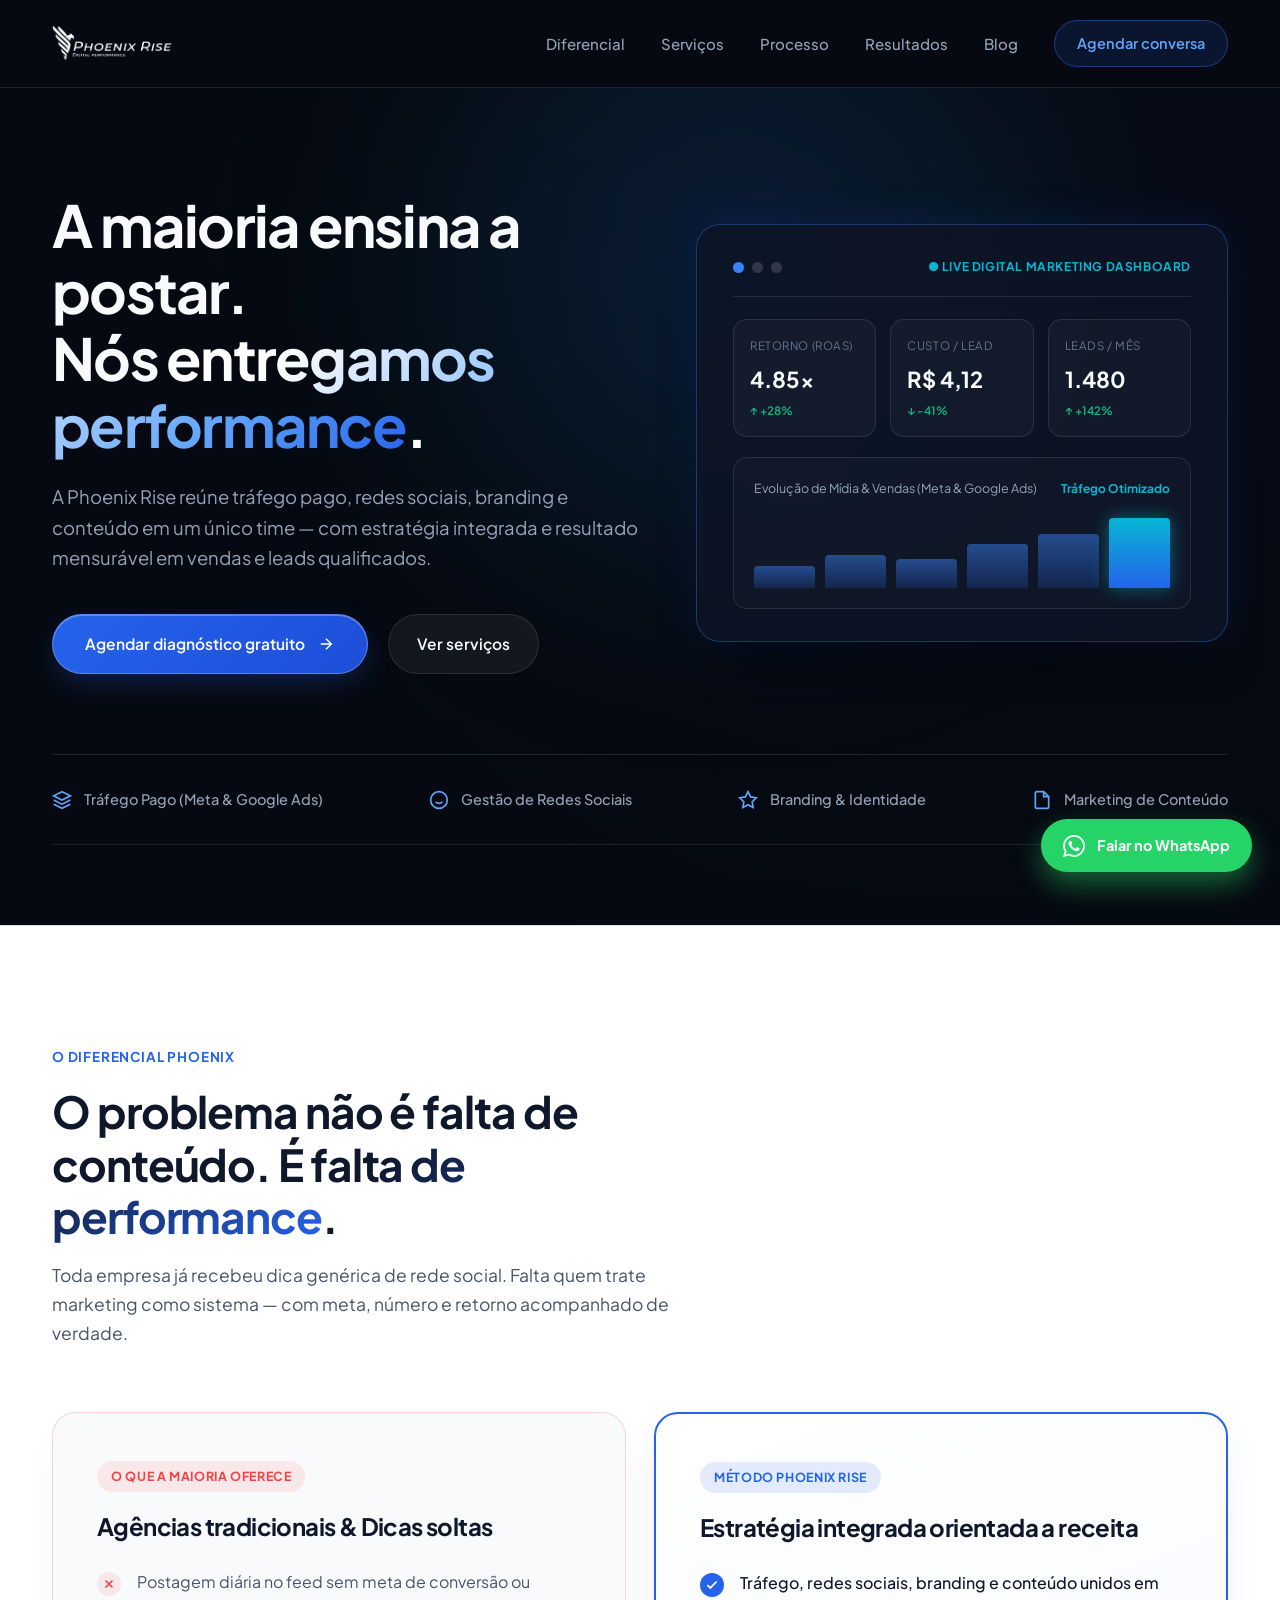
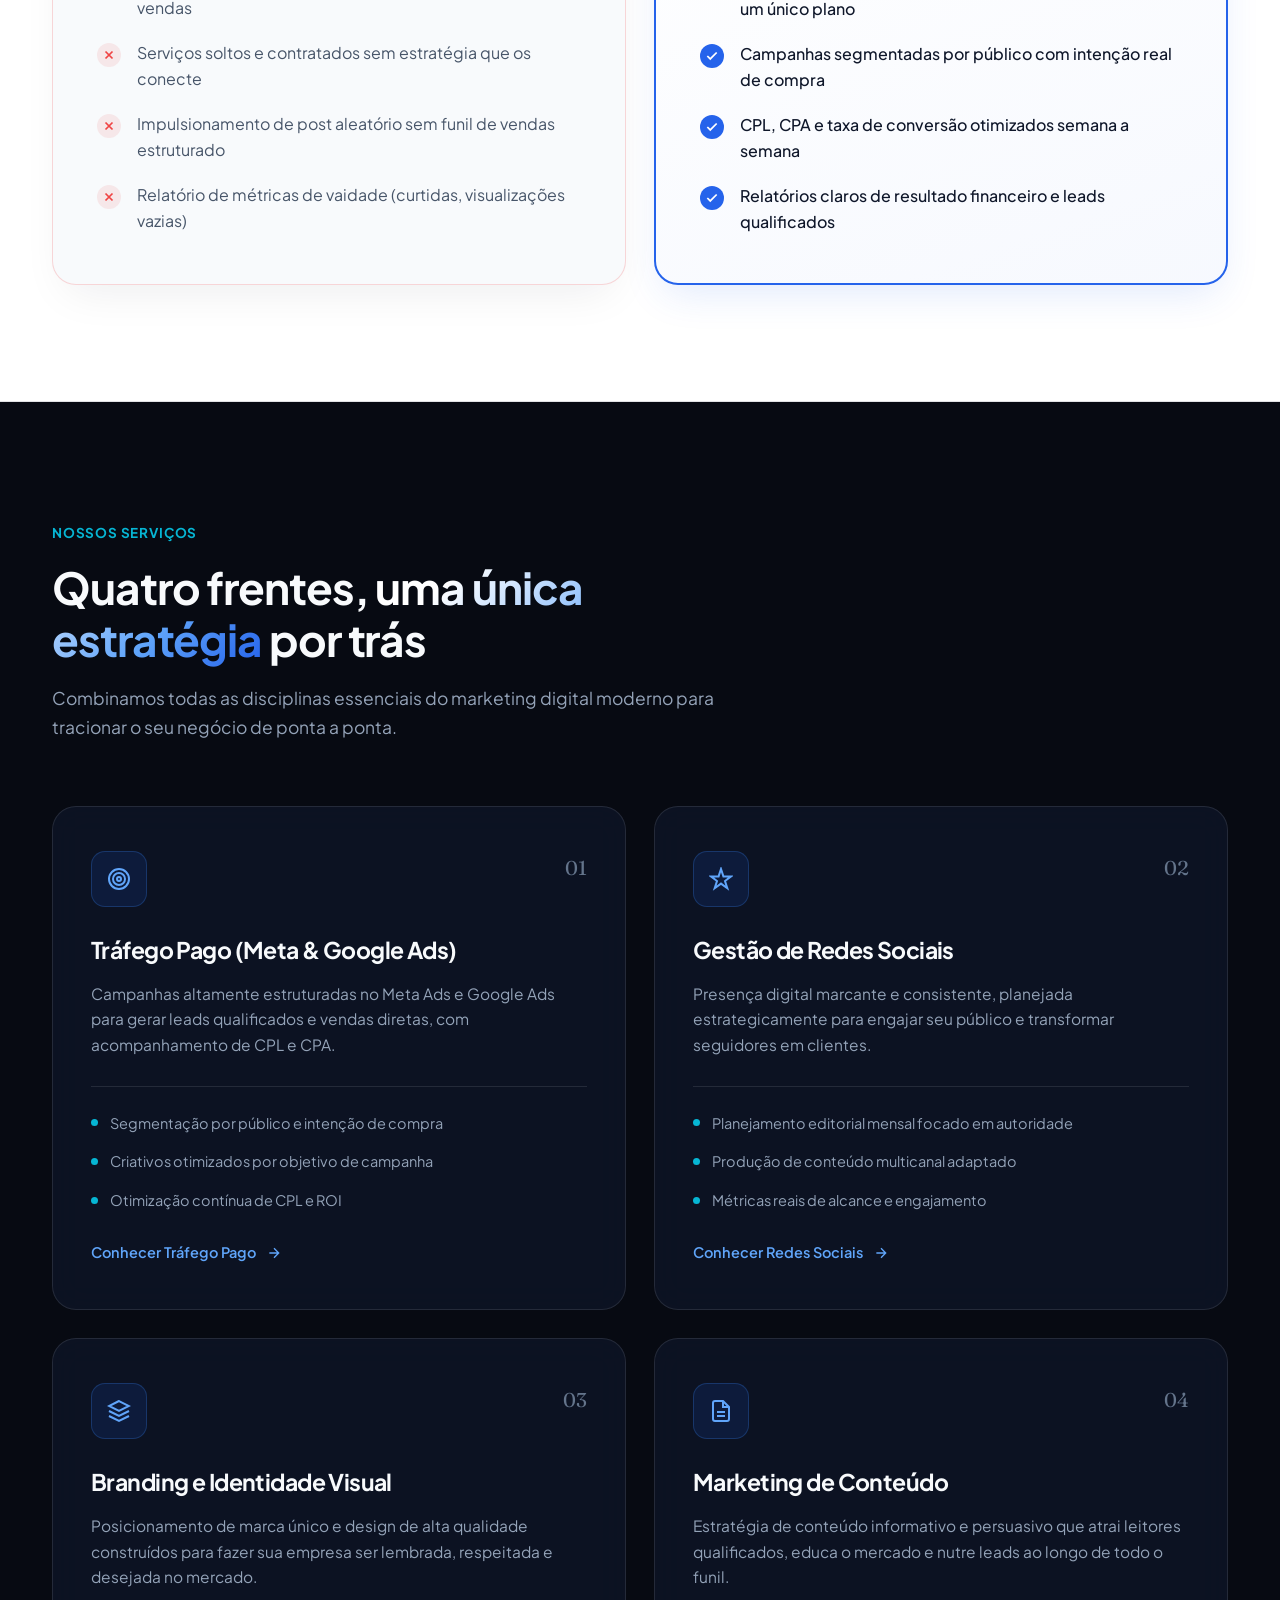
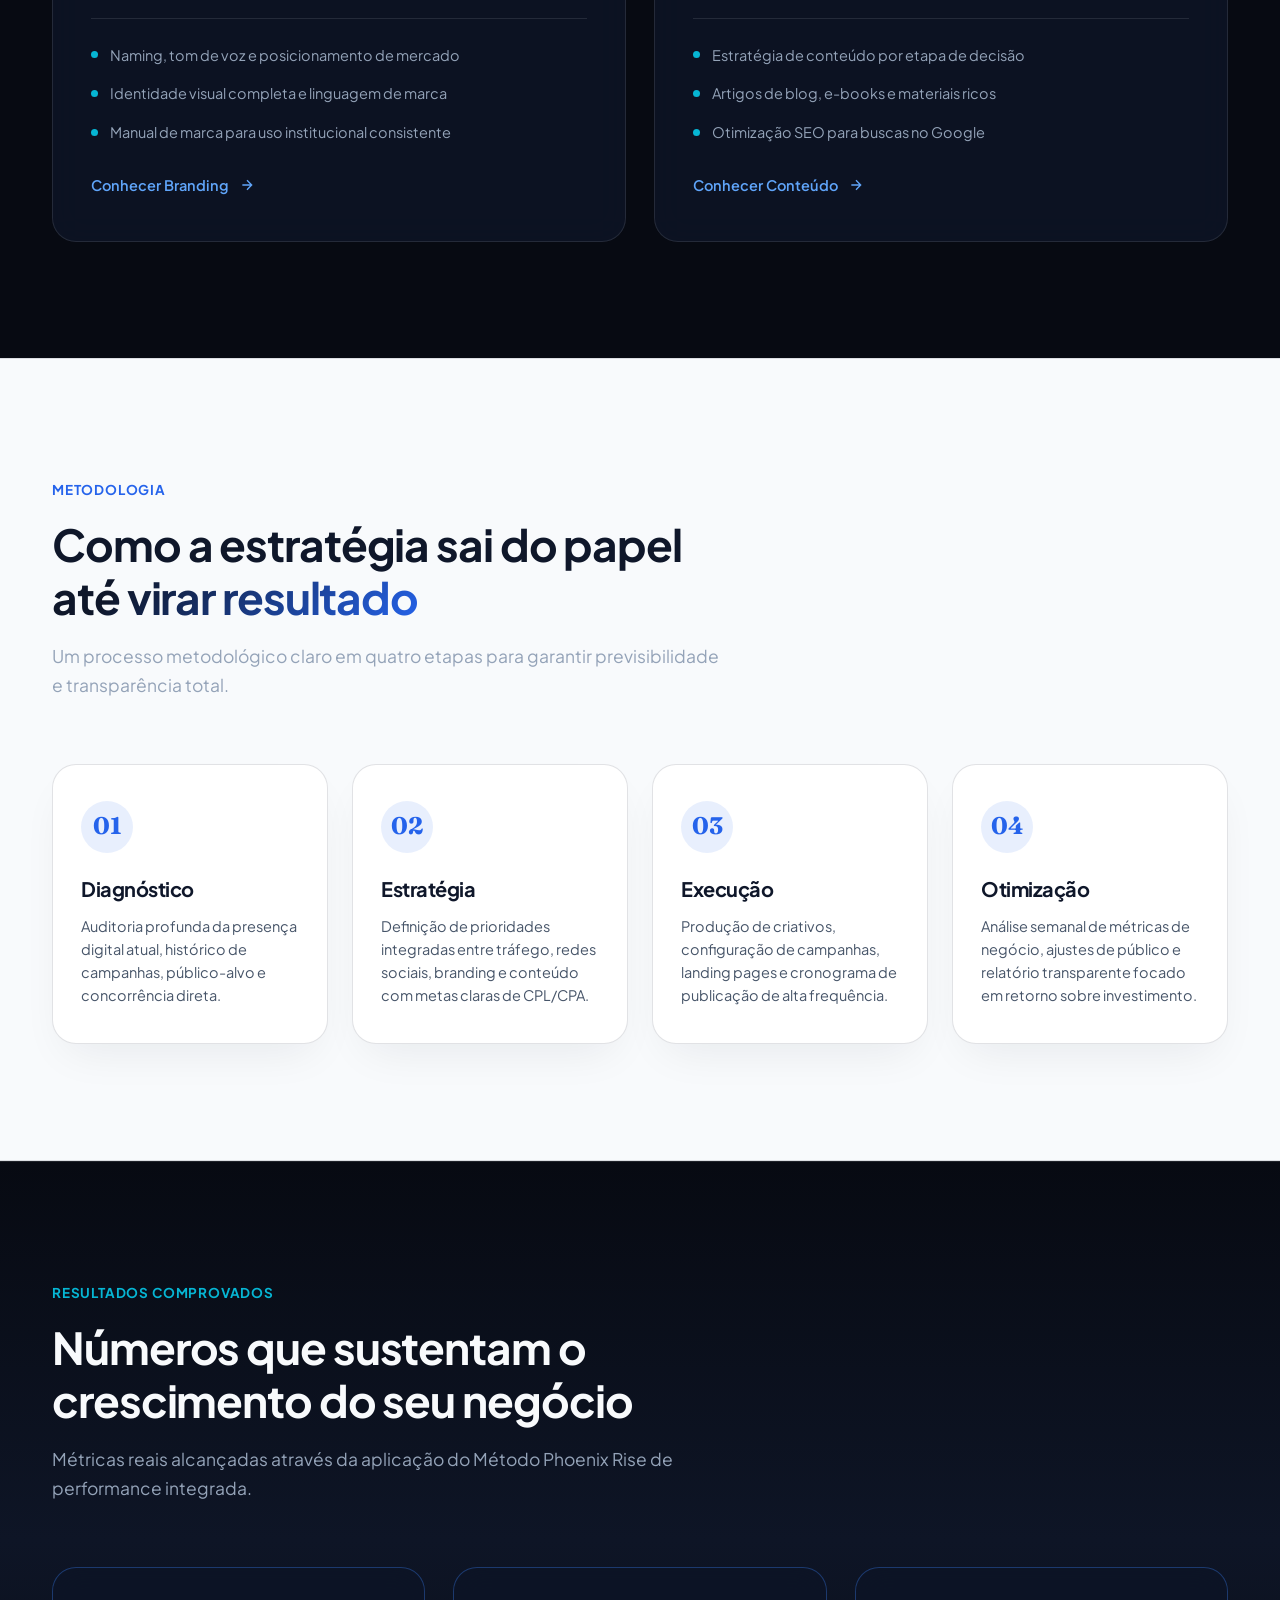
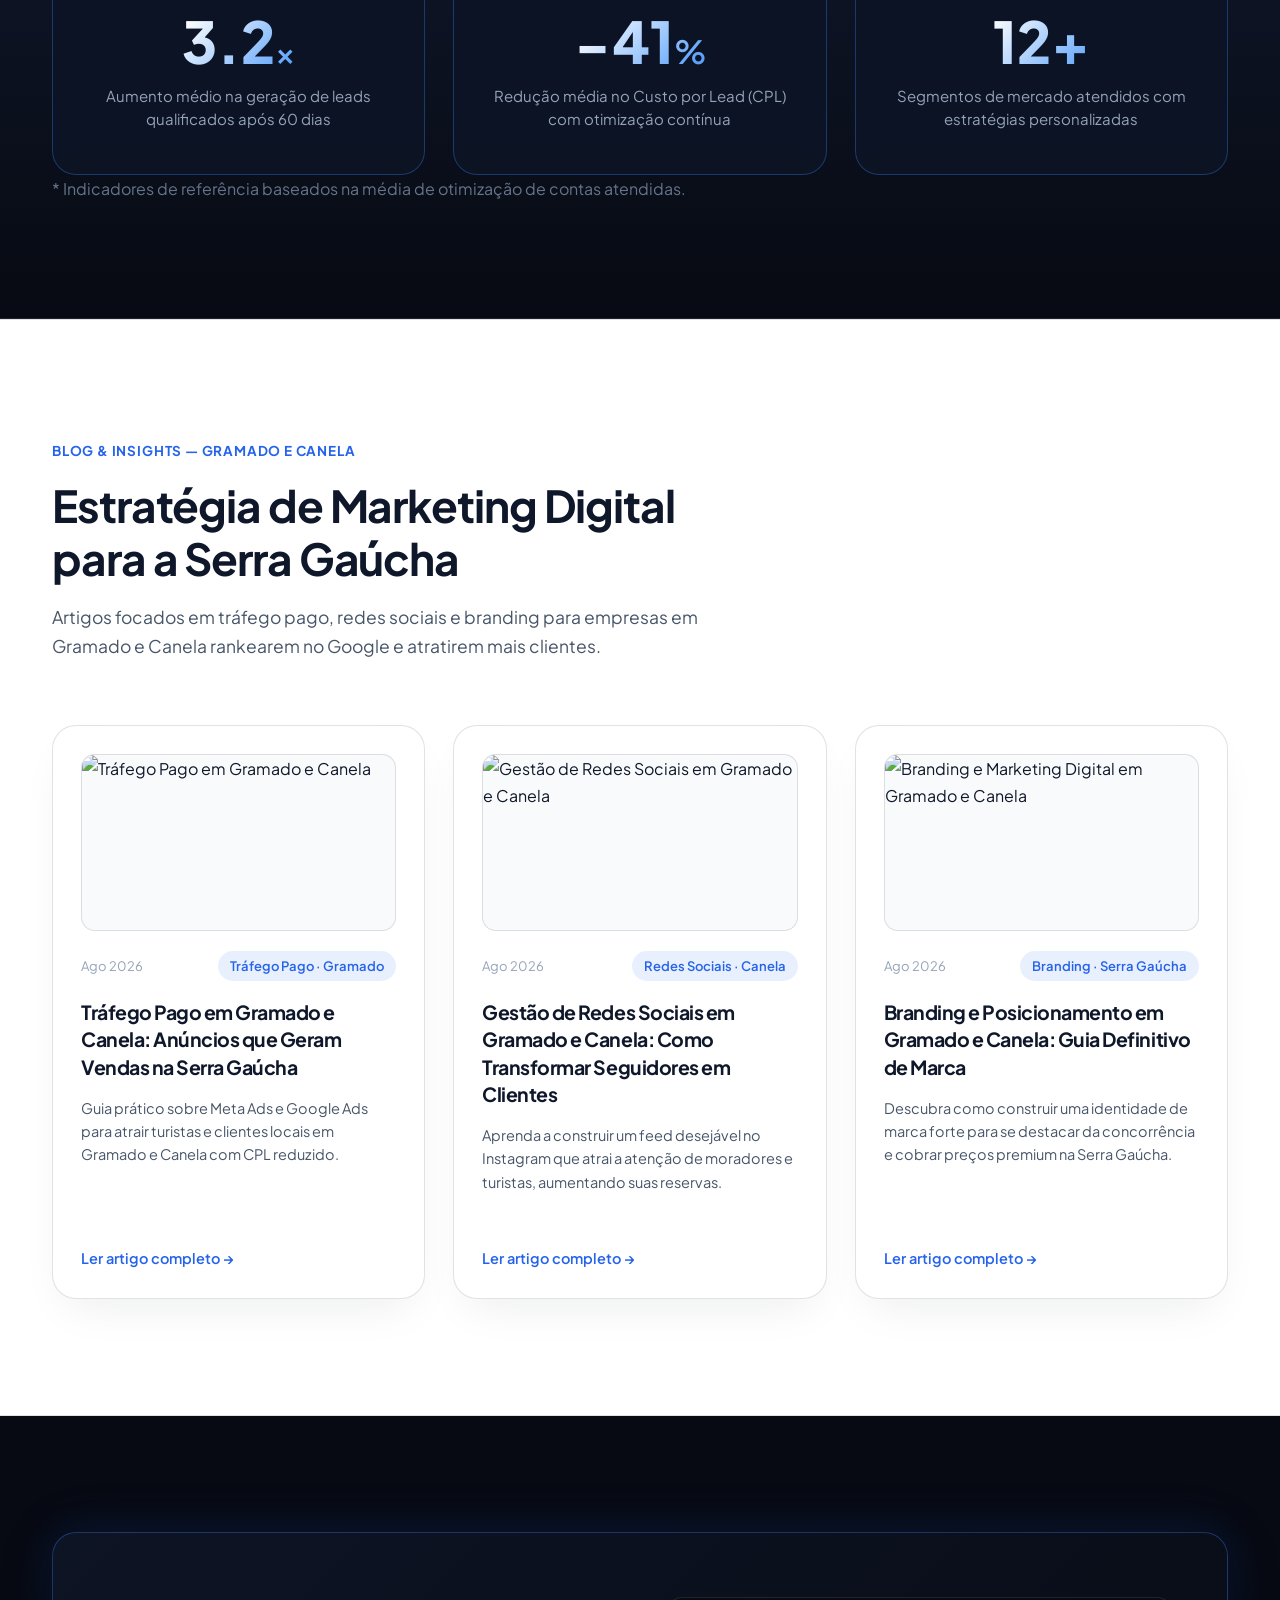
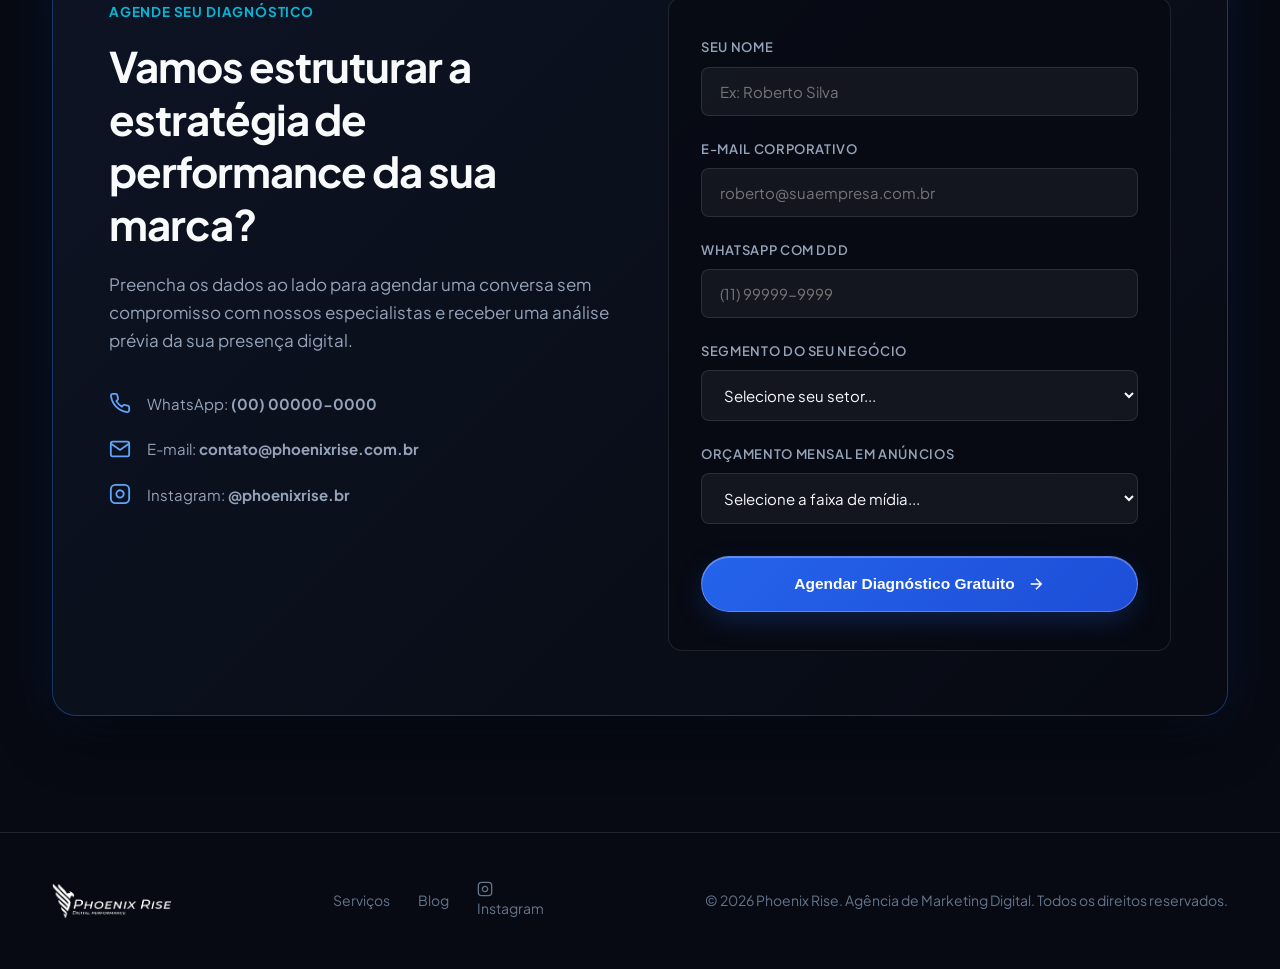
==== index.html @ 151d8656 "Redesign Phoenix Rise website: Modern Blue design, Gramado/Canela local SEO articles, and Phoenix CR" ====
<!DOCTYPE html>
<html lang="pt-BR">
<head>
<meta charset="UTF-8">
<meta name="viewport" content="width=device-width, initial-scale=1.0">
<title>Phoenix Rise | Agência de Marketing Digital — Tráfego, Social Media e Branding</title>
<meta name="description" content="A Phoenix Rise é uma agência de marketing completa: tráfego pago, gestão de redes sociais, branding e marketing de conteúdo com foco em resultado mensurável.">
<link rel="canonical" href="https://www.phoenixrise.com.br/">
<meta property="og:type" content="website">
<meta property="og:title" content="Phoenix Rise | Agência de Marketing Digital">
<meta property="og:description" content="Tráfego pago, redes sociais, branding e conteúdo em um único time, com foco em resultado mensurável.">
<meta property="og:url" content="https://www.phoenixrise.com.br/">
<meta property="og:locale" content="pt_BR">
<link rel="preconnect" href="https://fonts.googleapis.com">
<link rel="preconnect" href="https://fonts.gstatic.com" crossorigin>
<link href="https://fonts.googleapis.com/css2?family=Fraunces:ital,opsz,wght@0,9..144,300;0,9..144,500;0,9..144,700;1,9..144,400&family=Inter:wght@300;400;500;600;700&family=Plus+Jakarta+Sans:wght@400;500;600;700;800&display=swap" rel="stylesheet">
<link rel="stylesheet" href="style.css">
<script type="application/ld+json">
{
  "@context": "https://schema.org",
  "@type": "MarketingAgency",
  "name": "Phoenix Rise",
  "url": "https://www.phoenixrise.com.br/",
  "description": "Agência de marketing digital com tráfego pago, gestão de redes sociais, branding e marketing de conteúdo.",
  "areaServed": "BR",
  "sameAs": ["https://www.instagram.com/phoenixrise.br/"],
  "knowsAbout": ["Meta Ads", "Google Ads", "Social Media", "Branding", "Marketing de Conteúdo"]
}
</script>
</head>
<body>

<!-- HEADER NAVBAR -->
<header>
  <nav>
    <a href="index.html" class="brand">
      <img src="assets/logo-white.png" alt="Phoenix Rise — Digital Performance">
    </a>
    <div class="nav-links">
      <a href="#diferencial">Diferencial</a>
      <a href="#servicos">Serviços</a>
      <a href="#processo">Processo</a>
      <a href="#resultados">Resultados</a>
      <a href="blog/index.html">Blog</a>
      <a href="#contato" class="nav-cta">Agendar conversa</a>
    </div>
    <button class="nav-toggle" aria-label="Abrir Menu">☰</button>
  </nav>
</header>

<main>
  <!-- HERO SECTION (DARK OBSIDIAN + REGIONAL BACKGROUND OVERLAY + ELECTRIC BLUE LIGHTING) -->
  <section class="hero">
    <div class="hero-bg-overlay"></div>
    <div class="wrap">
      <div class="hero-grid">
        <div>
          <h1 class="hero-head">A maioria ensina a postar.<br>Nós <span class="text-gradient-blue">entregamos performance</span>.</h1>
          <p class="hero-sub">A Phoenix Rise reúne tráfego pago, redes sociais, branding e conteúdo em um único time — com estratégia integrada e resultado mensurável em vendas e leads qualificados.</p>
          <div class="hero-actions">
            <a href="#contato" class="btn-primary">
              <span>Agendar diagnóstico gratuito</span>
              <svg width="18" height="18" viewBox="0 0 24 24" fill="none" stroke="currentColor" stroke-width="2"><path d="M5 12h14M12 5l7 7-7 7"/></svg>
            </a>
            <a href="#servicos" class="btn-ghost">Ver serviços</a>
          </div>
        </div>

        <!-- Digital Marketing First Layer Visual Showcase -->
        <div class="hero-visual-card">
          <div class="visual-top-bar">
            <div class="visual-dots">
              <div class="visual-dot blue"></div>
              <div class="visual-dot"></div>
              <div class="visual-dot"></div>
            </div>
            <div class="visual-tag">● Live Digital Marketing Dashboard</div>
          </div>
          
          <div class="dashboard-mockup">
            <div class="mockup-metrics">
              <div class="mockup-card">
                <div class="mockup-card-title">Retorno (ROAS)</div>
                <div class="mockup-card-num">4.85x</div>
                <div class="mockup-card-change">↑ +28%</div>
              </div>
              <div class="mockup-card">
                <div class="mockup-card-title">Custo / Lead</div>
                <div class="mockup-card-num">R$ 4,12</div>
                <div class="mockup-card-change">↓ -41%</div>
              </div>
              <div class="mockup-card">
                <div class="mockup-card-title">Leads / Mês</div>
                <div class="mockup-card-num">1.480</div>
                <div class="mockup-card-change">↑ +142%</div>
              </div>
            </div>

            <div class="mockup-chart-box">
              <div class="chart-header">
                <span>Evolução de Mídia & Vendas (Meta & Google Ads)</span>
                <strong style="color:var(--blue-cyan);">Tráfego Otimizado</strong>
              </div>
              <div class="chart-bars-wrap">
                <div class="chart-bar" style="height: 30%;"></div>
                <div class="chart-bar" style="height: 45%;"></div>
                <div class="chart-bar" style="height: 40%;"></div>
                <div class="chart-bar" style="height: 60%;"></div>
                <div class="chart-bar" style="height: 75%;"></div>
                <div class="chart-bar active" style="height: 96%;"></div>
              </div>
            </div>
          </div>
        </div>
      </div>

      <!-- Trust Strip -->
      <div class="hero-strip">
        <div class="hero-strip-item">
          <svg viewBox="0 0 24 24" fill="none" stroke="currentColor" stroke-width="2"><path d="M12 2L2 7l10 5 10-5-10-5zM2 17l10 5 10-5M2 12l10 5 10-5"/></svg>
          <span>Tráfego Pago (Meta & Google Ads)</span>
        </div>
        <div class="hero-strip-item">
          <svg viewBox="0 0 24 24" fill="none" stroke="currentColor" stroke-width="2"><circle cx="12" cy="12" r="10"/><path d="M8 14s1.5 2 4 2 4-2 4-2M9 9h.01M15 9h.01"/></svg>
          <span>Gestão de Redes Sociais</span>
        </div>
        <div class="hero-strip-item">
          <svg viewBox="0 0 24 24" fill="none" stroke="currentColor" stroke-width="2"><path d="M12 2l3.09 6.26L22 9.27l-5 4.87 1.18 6.88L12 17.77l-6.18 3.25L7 14.14 2 9.27l6.91-1.01L12 2z"/></svg>
          <span>Branding & Identidade</span>
        </div>
        <div class="hero-strip-item">
          <svg viewBox="0 0 24 24" fill="none" stroke="currentColor" stroke-width="2"><path d="M14 2H6a2 2 0 00-2 2v16a2 2 0 002 2h12a2 2 0 002-2V8z"/><polyline points="14 2 14 8 20 8"/></svg>
          <span>Marketing de Conteúdo</span>
        </div>
      </div>
    </div>
  </section>

  <!-- SECTION 2: DIFFERENTIAL (HIGH CONTRAST WHITE BACKGROUND) -->
  <section class="section-pad section-white" id="diferencial">
    <div class="wrap">
      <div class="section-head">
        <span class="section-tag">O Diferencial Phoenix</span>
        <h2>O problema não é falta de conteúdo. É <span class="text-gradient-blue-dark">falta de performance</span>.</h2>
        <p>Toda empresa já recebeu dica genérica de rede social. Falta quem trate marketing como sistema — com meta, número e retorno acompanhado de verdade.</p>
      </div>

      <div class="ledger-grid">
        <div class="ledger-card-light is-them">
          <span class="ledger-badge-light">O que a maioria oferece</span>
          <h3 class="ledger-title-light">Agências tradicionais & Dicas soltas</h3>
          <ul class="ledger-list-light">
            <li>
              <div class="ledger-icon-light"><svg width="14" height="14" viewBox="0 0 24 24" fill="none" stroke="currentColor" stroke-width="3"><path d="M18 6L6 18M6 6l12 12"/></svg></div>
              <span>Postagem diária no feed sem meta de conversão ou vendas</span>
            </li>
            <li>
              <div class="ledger-icon-light"><svg width="14" height="14" viewBox="0 0 24 24" fill="none" stroke="currentColor" stroke-width="3"><path d="M18 6L6 18M6 6l12 12"/></svg></div>
              <span>Serviços soltos e contratados sem estratégia que os conecte</span>
            </li>
            <li>
              <div class="ledger-icon-light"><svg width="14" height="14" viewBox="0 0 24 24" fill="none" stroke="currentColor" stroke-width="3"><path d="M18 6L6 18M6 6l12 12"/></svg></div>
              <span>Impulsionamento de post aleatório sem funil de vendas estruturado</span>
            </li>
            <li>
              <div class="ledger-icon-light"><svg width="14" height="14" viewBox="0 0 24 24" fill="none" stroke="currentColor" stroke-width="3"><path d="M18 6L6 18M6 6l12 12"/></svg></div>
              <span>Relatório de métricas de vaidade (curtidas, visualizações vazias)</span>
            </li>
          </ul>
        </div>

        <div class="ledger-card-light is-us">
          <span class="ledger-badge-light">Método Phoenix Rise</span>
          <h3 class="ledger-title-light">Estratégia integrada orientada a receita</h3>
          <ul class="ledger-list-light">
            <li>
              <div class="ledger-icon-light"><svg width="14" height="14" viewBox="0 0 24 24" fill="none" stroke="currentColor" stroke-width="3"><path d="M20 6L9 17l-5-5"/></svg></div>
              <span>Tráfego, redes sociais, branding e conteúdo unidos em um único plano</span>
            </li>
            <li>
              <div class="ledger-icon-light"><svg width="14" height="14" viewBox="0 0 24 24" fill="none" stroke="currentColor" stroke-width="3"><path d="M20 6L9 17l-5-5"/></svg></div>
              <span>Campanhas segmentadas por público com intenção real de compra</span>
            </li>
            <li>
              <div class="ledger-icon-light"><svg width="14" height="14" viewBox="0 0 24 24" fill="none" stroke="currentColor" stroke-width="3"><path d="M20 6L9 17l-5-5"/></svg></div>
              <span>CPL, CPA e taxa de conversão otimizados semana a semana</span>
            </li>
            <li>
              <div class="ledger-icon-light"><svg width="14" height="14" viewBox="0 0 24 24" fill="none" stroke="currentColor" stroke-width="3"><path d="M20 6L9 17l-5-5"/></svg></div>
              <span>Relatórios claros de resultado financeiro e leads qualificados</span>
            </li>
          </ul>
        </div>
      </div>
    </div>
  </section>

  <!-- SECTION 3: SERVICES (OBSIDIAN BLACK WITH ELECTRIC BLUE CARDS) -->
  <section class="section-pad section-black" id="servicos">
    <div class="wrap">
      <div class="section-head">
        <span class="section-tag">Nossos Serviços</span>
        <h2>Quatro frentes, <span class="text-gradient-blue">uma única estratégia</span> por trás</h2>
        <p>Combinamos todas as disciplinas essenciais do marketing digital moderno para tracionar o seu negócio de ponta a ponta.</p>
      </div>

      <div class="services-grid">
        <!-- Service 1 -->
        <div class="service-card-black">
          <div>
            <div class="service-top">
              <div class="service-icon-blue">
                <svg width="24" height="24" viewBox="0 0 24 24" fill="none" stroke="currentColor" stroke-width="2"><circle cx="12" cy="12" r="10"/><circle cx="12" cy="12" r="6"/><circle cx="12" cy="12" r="2"/></svg>
              </div>
              <div class="service-num">01</div>
            </div>
            <h3><a href="servicos/trafego-pago.html">Tráfego Pago (Meta & Google Ads)</a></h3>
            <p>Campanhas altamente estruturadas no Meta Ads e Google Ads para gerar leads qualificados e vendas diretas, com acompanhamento de CPL e CPA.</p>
            <ul class="service-feats-dark">
              <li>Segmentação por público e intenção de compra</li>
              <li>Criativos otimizados por objetivo de campanha</li>
              <li>Otimização contínua de CPL e ROI</li>
            </ul>
          </div>
          <a href="servicos/trafego-pago.html" class="service-link-blue">
            <span>Conhecer Tráfego Pago</span>
            <svg width="16" height="16" viewBox="0 0 24 24" fill="none" stroke="currentColor" stroke-width="2"><path d="M5 12h14M12 5l7 7-7 7"/></svg>
          </a>
        </div>

        <!-- Service 2 -->
        <div class="service-card-black">
          <div>
            <div class="service-top">
              <div class="service-icon-blue">
                <svg width="24" height="24" viewBox="0 0 24 24" fill="none" stroke="currentColor" stroke-width="2"><path d="M12 2l2.4 7.4H22l-6 4.6 2.3 7.2-6.3-4.6-6.3 4.6 2.3-7.2-6-4.6h7.6z"/></svg>
              </div>
              <div class="service-num">02</div>
            </div>
            <h3><a href="servicos/gestao-redes-sociais.html">Gestão de Redes Sociais</a></h3>
            <p>Presença digital marcante e consistente, planejada estrategicamente para engajar seu público e transformar seguidores em clientes.</p>
            <ul class="service-feats-dark">
              <li>Planejamento editorial mensal focado em autoridade</li>
              <li>Produção de conteúdo multicanal adaptado</li>
              <li>Métricas reais de alcance e engajamento</li>
            </ul>
          </div>
          <a href="servicos/gestao-redes-sociais.html" class="service-link-blue">
            <span>Conhecer Redes Sociais</span>
            <svg width="16" height="16" viewBox="0 0 24 24" fill="none" stroke="currentColor" stroke-width="2"><path d="M5 12h14M12 5l7 7-7 7"/></svg>
          </a>
        </div>

        <!-- Service 3 -->
        <div class="service-card-black">
          <div>
            <div class="service-top">
              <div class="service-icon-blue">
                <svg width="24" height="24" viewBox="0 0 24 24" fill="none" stroke="currentColor" stroke-width="2"><path d="M12 2L2 7l10 5 10-5-10-5zM2 17l10 5 10-5M2 12l10 5 10-5"/></svg>
              </div>
              <div class="service-num">03</div>
            </div>
            <h3><a href="servicos/branding-identidade-visual.html">Branding e Identidade Visual</a></h3>
            <p>Posicionamento de marca único e design de alta qualidade construídos para fazer sua empresa ser lembrada, respeitada e desejada no mercado.</p>
            <ul class="service-feats-dark">
              <li>Naming, tom de voz e posicionamento de mercado</li>
              <li>Identidade visual completa e linguagem de marca</li>
              <li>Manual de marca para uso institucional consistente</li>
            </ul>
          </div>
          <a href="servicos/branding-identidade-visual.html" class="service-link-blue">
            <span>Conhecer Branding</span>
            <svg width="16" height="16" viewBox="0 0 24 24" fill="none" stroke="currentColor" stroke-width="2"><path d="M5 12h14M12 5l7 7-7 7"/></svg>
          </a>
        </div>

        <!-- Service 4 -->
        <div class="service-card-black">
          <div>
            <div class="service-top">
              <div class="service-icon-blue">
                <svg width="24" height="24" viewBox="0 0 24 24" fill="none" stroke="currentColor" stroke-width="2"><path d="M14 2H6a2 2 0 00-2 2v16a2 2 0 002 2h12a2 2 0 002-2V8z"/><polyline points="14 2 14 8 20 8"/><line x1="16" y1="13" x2="8" y2="13"/><line x1="16" y1="17" x2="8" y2="17"/></svg>
              </div>
              <div class="service-num">04</div>
            </div>
            <h3><a href="servicos/marketing-de-conteudo.html">Marketing de Conteúdo</a></h3>
            <p>Estratégia de conteúdo informativo e persuasivo que atrai leitores qualificados, educa o mercado e nutre leads ao longo de todo o funil.</p>
            <ul class="service-feats-dark">
              <li>Estratégia de conteúdo por etapa de decisão</li>
              <li>Artigos de blog, e-books e materiais ricos</li>
              <li>Otimização SEO para buscas no Google</li>
            </ul>
          </div>
          <a href="servicos/marketing-de-conteudo.html" class="service-link-blue">
            <span>Conhecer Conteúdo</span>
            <svg width="16" height="16" viewBox="0 0 24 24" fill="none" stroke="currentColor" stroke-width="2"><path d="M5 12h14M12 5l7 7-7 7"/></svg>
          </a>
        </div>
      </div>
    </div>
  </section>

  <!-- SECTION 4: PROCESS (CRISP LIGHT SURFACE) -->
  <section class="section-pad section-light-surface" id="processo">
    <div class="wrap">
      <div class="section-head">
        <span class="section-tag" style="color:var(--blue-primary);">Metodologia</span>
        <h2>Como a estratégia sai do papel <span class="text-gradient-blue-dark">até virar resultado</span></h2>
        <p>Um processo metodológico claro em quatro etapas para garantir previsibilidade e transparência total.</p>
      </div>

      <div class="process-grid">
        <div class="process-step-light">
          <div class="step-num-blue">01</div>
          <h3>Diagnóstico</h3>
          <p>Auditoria profunda da presença digital atual, histórico de campanhas, público-alvo e concorrência direta.</p>
        </div>
        <div class="process-step-light">
          <div class="step-num-blue">02</div>
          <h3>Estratégia</h3>
          <p>Definição de prioridades integradas entre tráfego, redes sociais, branding e conteúdo com metas claras de CPL/CPA.</p>
        </div>
        <div class="process-step-light">
          <div class="step-num-blue">03</div>
          <h3>Execução</h3>
          <p>Produção de criativos, configuração de campanhas, landing pages e cronograma de publicação de alta frequência.</p>
        </div>
        <div class="process-step-light">
          <div class="step-num-blue">04</div>
          <h3>Otimização</h3>
          <p>Análise semanal de métricas de negócio, ajustes de público e relatório transparente focado em retorno sobre investimento.</p>
        </div>
      </div>
    </div>
  </section>

  <!-- SECTION 5: RESULTS (DEEP ROYAL BLUE LUXURY) -->
  <section class="section-pad results-section-blue" id="resultados">
    <div class="wrap">
      <div class="section-head">
        <span class="section-tag">Resultados Comprovados</span>
        <h2>Números que sustentam o crescimento do seu negócio</h2>
        <p>Métricas reais alcançadas através da aplicação do Método Phoenix Rise de performance integrada.</p>
      </div>

      <div class="stat-grid">
        <div class="stat-card-blue">
          <div class="stat-num-blue">3.2<span style="font-size:32px; font-weight:600;">×</span></div>
          <div class="stat-label-dark">Aumento médio na geração de leads qualificados após 60 dias</div>
        </div>
        <div class="stat-card-blue">
          <div class="stat-num-blue">−41<span style="font-size:32px; font-weight:600;">%</span></div>
          <div class="stat-label-dark">Redução média no Custo por Lead (CPL) com otimização contínua</div>
        </div>
        <div class="stat-card-blue">
          <div class="stat-num-blue">12+</div>
          <div class="stat-label-dark">Segmentos de mercado atendidos com estratégias personalizadas</div>
        </div>
      </div>
      <p class="case-note" style="color:var(--text-on-dark-dim);">* Indicadores de referência baseados na média de otimização de contas atendidas.</p>
    </div>
  </section>

  <!-- SECTION 6: BLOG PREVIEW (WHITE BACKGROUND) -->
  <section class="section-pad section-white" id="blog-preview">
    <div class="wrap">
      <div class="section-head">
        <span class="section-tag">Blog & Insights — Gramado e Canela</span>
        <h2>Estratégia de Marketing Digital para a Serra Gaúcha</h2>
        <p>Artigos focados em tráfego pago, redes sociais e branding para empresas em Gramado e Canela rankearem no Google e atratirem mais clientes.</p>
      </div>

      <div class="blog-grid">
        <article class="blog-card-light">
          <div>
            <div class="blog-thumb-wrap">
              <img src="file:///Users/pedrocostajr/.gemini/antigravity/brain/6f9dfbda-5f4c-48e2-9a64-2caa8e67e606/thumb_trafego_gramado_1788228236354.jpg" alt="Tráfego Pago em Gramado e Canela">
            </div>
            <div class="blog-meta-light">
              <span>Ago 2026</span>
              <span class="blog-tag-blue">Tráfego Pago · Gramado</span>
            </div>
            <h3><a href="blog/trafego-pago-gramado-canela.html">Tráfego Pago em Gramado e Canela: Anúncios que Geram Vendas na Serra Gaúcha</a></h3>
            <p>Guia prático sobre Meta Ads e Google Ads para atrair turistas e clientes locais em Gramado e Canela com CPL reduzido.</p>
          </div>
          <a href="blog/trafego-pago-gramado-canela.html" class="service-link-blue" style="color:var(--blue-primary);">Ler artigo completo →</a>
        </article>

        <article class="blog-card-light">
          <div>
            <div class="blog-thumb-wrap">
              <img src="file:///Users/pedrocostajr/.gemini/antigravity/brain/6f9dfbda-5f4c-48e2-9a64-2caa8e67e606/thumb_social_gramado_1788228266338.jpg" alt="Gestão de Redes Sociais em Gramado e Canela">
            </div>
            <div class="blog-meta-light">
              <span>Ago 2026</span>
              <span class="blog-tag-blue">Redes Sociais · Canela</span>
            </div>
            <h3><a href="blog/gestao-redes-sociais-gramado-canela.html">Gestão de Redes Sociais em Gramado e Canela: Como Transformar Seguidores em Clientes</a></h3>
            <p>Aprenda a construir um feed desejável no Instagram que atrai a atenção de moradores e turistas, aumentando suas reservas.</p>
          </div>
          <a href="blog/gestao-redes-sociais-gramado-canela.html" class="service-link-blue" style="color:var(--blue-primary);">Ler artigo completo →</a>
        </article>

        <article class="blog-card-light">
          <div>
            <div class="blog-thumb-wrap">
              <img src="file:///Users/pedrocostajr/.gemini/antigravity/brain/6f9dfbda-5f4c-48e2-9a64-2caa8e67e606/thumb_branding_gramado_1788228300063.jpg" alt="Branding e Marketing Digital em Gramado e Canela">
            </div>
            <div class="blog-meta-light">
              <span>Ago 2026</span>
              <span class="blog-tag-blue">Branding · Serra Gaúcha</span>
            </div>
            <h3><a href="blog/branding-marketing-digital-gramado-canela.html">Branding e Posicionamento em Gramado e Canela: Guia Definitivo de Marca</a></h3>
            <p>Descubra como construir uma identidade de marca forte para se destacar da concorrência e cobrar preços premium na Serra Gaúcha.</p>
          </div>
          <a href="blog/branding-marketing-digital-gramado-canela.html" class="service-link-blue" style="color:var(--blue-primary);">Ler artigo completo →</a>
        </article>
      </div>
    </div>
  </section>

  <!-- SECTION 7: CTA & DIAGNOSTIC LEAD FORM (DARK ELECTRIC BLUE BOX) -->
  <section class="cta-section" id="contato">
    <div class="wrap">
      <div class="cta-box-blue">
        <div class="cta-grid">
          <div class="cta-text">
            <span class="section-tag" style="color:var(--blue-cyan);">Agende Seu Diagnóstico</span>
            <h2>Vamos estruturar a estratégia de performance da sua marca?</h2>
            <p>Preencha os dados ao lado para agendar uma conversa sem compromisso com nossos especialistas e receber uma análise prévia da sua presença digital.</p>
            
            <div class="contact-info-list" style="margin-top:28px;">
              <div class="contact-info-item">
                <svg viewBox="0 0 24 24" fill="none" stroke="currentColor" stroke-width="2"><path d="M22 16.92v3a2 2 0 01-2.18 2 19.79 19.79 0 01-8.63-3.07 19.5 19.5 0 01-6-6 19.79 19.79 0 01-3.07-8.67A2 2 0 014.11 2h3a2 2 0 012 1.72 12.84 12.84 0 00.7 2.81 2 2 0 01-.45 2.11L8.09 9.91a16 16 0 006 6l1.27-1.27a2 2 0 012.11-.45 12.84 12.84 0 002.81.7A2 2 0 0122 16.92z"/></svg>
                <span>WhatsApp: <strong>(00) 00000-0000</strong></span>
              </div>
              <div class="contact-info-item">
                <svg viewBox="0 0 24 24" fill="none" stroke="currentColor" stroke-width="2"><path d="M4 4h16c1.1 0 2 .9 2 2v12c0 1.1-.9 2-2 2H4c-1.1 0-2-.9-2-2V6c0-1.1.9-2 2-2z"/><polyline points="22,6 12,13 2,6"/></svg>
                <span>E-mail: <strong>contato@phoenixrise.com.br</strong></span>
              </div>
              <div class="contact-info-item">
                <svg viewBox="0 0 24 24" fill="none" stroke="currentColor" stroke-width="2"><rect x="2" y="2" width="20" height="20" rx="5"/><path d="M16 11.37A4 4 0 1112.63 8 4 4 0 0116 11.37z"/><line x1="17.5" y1="6.5" x2="17.51" y2="6.5"/></svg>
                <span>Instagram: <a href="https://www.instagram.com/phoenixrise.br/" target="_blank" rel="noopener"><strong>@phoenixrise.br</strong></a></span>
              </div>
            </div>
          </div>

          <!-- Interactive Lead Capture Form -->
          <form class="lead-form-blue" id="lead-diagnostic-form">
            <div id="form-success-msg" class="form-success-msg"></div>
            
            <div class="form-group">
              <label for="form-name">Seu Nome</label>
              <input type="text" id="form-name" class="form-control" placeholder="Ex: Roberto Silva" required>
            </div>

            <div class="form-group">
              <label for="form-email">E-mail Corporativo</label>
              <input type="email" id="form-email" class="form-control" placeholder="roberto@suaempresa.com.br" required>
            </div>

            <div class="form-group">
              <label for="form-phone">WhatsApp com DDD</label>
              <input type="tel" id="form-phone" class="form-control" placeholder="(11) 99999-9999" required>
            </div>

            <div class="form-group">
              <label for="form-segment">Segmento do Seu Negócio</label>
              <select id="form-segment" class="form-control" required>
                <option value="" disabled selected>Selecione seu setor...</option>
                <option value="Serviços / Consultoria">Serviços / B2B / Consultoria</option>
                <option value="E-commerce / Varejo">E-commerce / Varejo</option>
                <option value="Saúde / Estética / Clínica">Saúde / Estética / Clínica</option>
                <option value="Tecnologia / SaaS">Tecnologia / SaaS</option>
                <option value="Imobiliário / Construção">Imobiliário / Construção</option>
                <option value="Outro Segmento">Outro Segmento</option>
              </select>
            </div>

            <div class="form-group">
              <label for="form-budget">Orçamento Mensal em Anúncios</label>
              <select id="form-budget" class="form-control" required>
                <option value="" disabled selected>Selecione a faixa de mídia...</option>
                <option value="Ainda não invisto">Ainda não invisto em anúncios</option>
                <option value="Até R$ 3.000 / mês">Até R$ 3.000 / mês</option>
                <option value="R$ 3.000 a R$ 10.000 / mês">R$ 3.000 a R$ 10.000 / mês</option>
                <option value="Acima de R$ 10.000 / mês">Acima de R$ 10.000 / mês</option>
              </select>
            </div>

            <button type="submit" class="btn-primary form-submit-btn">
              <span>Agendar Diagnóstico Gratuito</span>
              <svg width="18" height="18" viewBox="0 0 24 24" fill="none" stroke="currentColor" stroke-width="2"><path d="M5 12h14M12 5l7 7-7 7"/></svg>
            </button>
          </form>
        </div>
      </div>
    </div>
  </section>
</main>

<!-- FLOATING WHATSAPP BUTTON -->
<a href="https://wa.me/5500000000000?text=Ol%C3%A1!%20Vim%20pelo%20site%20da%20Phoenix%20Rise%20e%20gostaria%20de%20agendar%20um%20diagn%C3%B3stico%20de%20marketing." target="_blank" rel="noopener" class="floating-whatsapp" aria-label="Falar no WhatsApp">
  <svg viewBox="0 0 24 24"><path d="M.057 24l1.687-6.163c-1.041-1.804-1.588-3.849-1.587-5.946.003-6.556 5.338-11.891 11.893-11.891 3.181.001 6.167 1.24 8.413 3.488 2.245 2.248 3.481 5.236 3.48 8.414-.003 6.557-5.338 11.892-11.893 11.892-1.99-.001-3.951-.5-5.688-1.448l-6.205 1.654zm6.597-3.807c1.676.995 3.276 1.591 5.392 1.592 5.448 0 9.886-4.434 9.889-9.885.002-5.462-4.415-9.89-9.881-9.892-5.452 0-9.887 4.434-9.889 9.884-.001 2.225.651 3.891 1.746 5.634l-.999 3.648 3.742-.981zm11.387-5.464c-.074-.124-.272-.198-.57-.347-.297-.149-1.758-.868-2.031-.967-.272-.099-.47-.149-.669.149-.198.297-.768.967-.941 1.165-.173.198-.347.223-.644.074-.297-.149-1.255-.462-2.39-1.475-.883-.788-1.48-1.761-1.653-2.059-.173-.297-.018-.458.13-.606.134-.133.297-.347.446-.521.151-.172.2-.296.3-.495.099-.198.05-.372-.025-.521-.075-.148-.669-1.611-.916-2.206-.242-.579-.487-.501-.669-.51l-.57-.01c-.198 0-.52.074-.792.372s-1.04 1.016-1.04 2.479 1.065 2.876 1.213 3.074c.149.198 2.095 3.2 5.076 4.487.709.306 1.263.489 1.694.626.712.226 1.36.194 1.872.118.572-.085 1.758-.719 2.006-1.413.248-.695.248-1.29.173-1.414z"/></svg>
  <span>Falar no WhatsApp</span>
</a>

<!-- FOOTER -->
<footer>
  <div class="wrap footer-row">
    <div class="brand">
      <img src="assets/logo-white.png" alt="Phoenix Rise — Digital Performance">
    </div>
    <div class="footer-links">
      <a href="#servicos">Serviços</a>
      <a href="blog/index.html">Blog</a>
      <a href="https://www.instagram.com/phoenixrise.br/" target="_blank" rel="noopener" class="social-link">
        <svg width="16" height="16" viewBox="0 0 24 24" fill="none" stroke="currentColor" stroke-width="2"><rect x="2" y="2" width="20" height="20" rx="5"/><path d="M16 11.37A4 4 0 1112.63 8 4 4 0 0116 11.37z"/><line x1="17.5" y1="6.5" x2="17.51" y2="6.5"/></svg>
        Instagram
      </a>
    </div>
    <span>© 2026 Phoenix Rise. Agência de Marketing Digital. Todos os direitos reservados.</span>
  </div>
</footer>

<script src="nav.js"></script>
</body>
</html>
---- style.css ----
/* ==========================================================================
   PHOENIX RISE — ULTRA-MODERN BLUE & CONTRAST (BLACK/WHITE) DESIGN SYSTEM
   REVISED SPACING & BREATHABLE MARGINS
   ========================================================================== */

@import url('https://fonts.googleapis.com/css2?family=Fraunces:ital,opsz,wght@0,9..144,300;0,9..144,500;0,9..144,700;1,9..144,400&family=Inter:wght@300;400;500;600;700&family=Plus+Jakarta+Sans:wght@400;500;600;700;800&display=swap');

:root {
  /* High-Contrast Color System */
  --bg-black: #070A12;
  --bg-black-surface: #0E1526;
  --bg-black-card: rgba(14, 21, 38, 0.85);

  --bg-white: #FFFFFF;
  --bg-white-subtle: #F8FAFC;
  --bg-white-card: #FFFFFF;

  /* Electric Blue Gradient Suite */
  --blue-primary: #2563EB;
  --blue-light: #3B82F6;
  --blue-cyan: #06B6D4;
  --blue-bright: #60A5FA;
  --blue-glow: rgba(37, 99, 235, 0.35);
  --blue-cyan-glow: rgba(6, 182, 212, 0.3);

  --accent-emerald: #10B981;
  --accent-rose: #EF4444;

  /* Text Colors */
  --text-on-dark: #F8FAFC;
  --text-on-dark-muted: #94A3B8;
  --text-on-dark-dim: #64748B;

  --text-on-light: #0F172A;
  --text-on-light-muted: #475569;
  --text-on-light-dim: #94A3B8;

  /* Borders & Shadows */
  --border-glass-dark: rgba(255, 255, 255, 0.1);
  --border-glass-blue: rgba(59, 130, 246, 0.35);
  --border-light: rgba(15, 23, 42, 0.12);

  --radius-sm: 8px;
  --radius-md: 14px;
  --radius-lg: 24px;
  --radius-full: 9999px;

  --shadow-blue-glow: 0 10px 30px -5px rgba(37, 99, 235, 0.3);
  --shadow-card-dark: 0 24px 48px -15px rgba(0, 0, 0, 0.65);
  --shadow-card-light: 0 20px 45px -15px rgba(15, 23, 42, 0.08);

  --transition-fast: 0.2s cubic-bezier(0.4, 0, 0.2, 1);
  --transition-normal: 0.35s cubic-bezier(0.16, 1, 0.3, 1);
}

/* ---------- RESET & BASE ---------- */
*, *::before, *::after {
  box-sizing: border-box;
  margin: 0;
  padding: 0;
}

html {
  scroll-behavior: smooth;
  font-size: 16px;
  background-color: var(--bg-black);
  color: var(--text-on-dark);
  text-rendering: optimizeLegibility;
  -webkit-font-smoothing: antialiased;
}

body {
  font-family: 'Plus Jakarta Sans', 'Inter', sans-serif;
  line-height: 1.7;
  background: var(--bg-black);
  color: var(--text-on-dark);
  overflow-x: hidden;
}

/* Typography */
h1, h2, h3, .heading-display {
  font-family: 'Plus Jakarta Sans', sans-serif;
  font-weight: 700;
  line-height: 1.2;
  letter-spacing: -0.025em;
}

/* Gradient Text Utilities */
.text-gradient-blue {
  background: linear-gradient(135deg, #FFFFFF 20%, var(--blue-bright) 70%, var(--blue-primary) 100%);
  -webkit-background-clip: text;
  -webkit-text-fill-color: transparent;
}

.text-gradient-cyan {
  background: linear-gradient(135deg, #FFFFFF 10%, var(--blue-cyan) 60%, var(--blue-light) 100%);
  -webkit-background-clip: text;
  -webkit-text-fill-color: transparent;
}

.text-gradient-blue-dark {
  background: linear-gradient(135deg, var(--text-on-light) 20%, var(--blue-primary) 100%);
  -webkit-background-clip: text;
  -webkit-text-fill-color: transparent;
}

a {
  color: inherit;
  text-decoration: none;
  transition: color var(--transition-fast);
}

img, svg {
  display: block;
  max-width: 100%;
}

.wrap {
  max-width: 1240px;
  margin: 0 auto;
  padding: 0 32px;
  position: relative;
  z-index: 1;
}

/* ---------- BUTTONS & BADGES ---------- */
.btn-primary {
  display: inline-flex;
  align-items: center;
  justify-content: center;
  gap: 12px;
  background: linear-gradient(135deg, var(--blue-primary) 0%, #1D4ED8 100%);
  color: #FFFFFF;
  padding: 16px 32px;
  border-radius: var(--radius-full);
  font-size: 15.5px;
  font-weight: 600;
  border: 1px solid rgba(255, 255, 255, 0.25);
  box-shadow: var(--shadow-blue-glow), inset 0 1px 0 rgba(255, 255, 255, 0.3);
  cursor: pointer;
  transition: all var(--transition-fast);
}

.btn-primary:hover {
  transform: translateY(-3px);
  background: linear-gradient(135deg, var(--blue-light) 0%, var(--blue-primary) 100%);
  box-shadow: 0 14px 38px rgba(37, 99, 235, 0.45), inset 0 1px 0 rgba(255, 255, 255, 0.4);
}

.btn-ghost {
  display: inline-flex;
  align-items: center;
  justify-content: center;
  gap: 10px;
  background: rgba(255, 255, 255, 0.06);
  color: var(--text-on-dark);
  padding: 16px 28px;
  border-radius: var(--radius-full);
  font-size: 15.5px;
  font-weight: 600;
  border: 1px solid var(--border-glass-dark);
  backdrop-filter: blur(12px);
  cursor: pointer;
  transition: all var(--transition-fast);
}

.btn-ghost:hover {
  background: rgba(255, 255, 255, 0.12);
  border-color: rgba(255, 255, 255, 0.3);
  transform: translateY(-2px);
}

.badge-status {
  display: inline-flex;
  align-items: center;
  gap: 10px;
  padding: 8px 18px;
  background: rgba(37, 99, 235, 0.12);
  border: 1px solid rgba(59, 130, 246, 0.3);
  border-radius: var(--radius-full);
  font-size: 13px;
  font-weight: 600;
  letter-spacing: 0.05em;
  text-transform: uppercase;
  color: var(--blue-bright);
  margin-bottom: 24px;
}

.badge-status .pulse-dot {
  width: 8px;
  height: 8px;
  background: var(--blue-cyan);
  border-radius: 50%;
  box-shadow: 0 0 10px var(--blue-cyan);
  animation: pulse-glow-blue 2s infinite;
}

@keyframes pulse-glow-blue {
  0% { transform: scale(0.95); box-shadow: 0 0 0 0 rgba(6, 182, 212, 0.7); }
  70% { transform: scale(1); box-shadow: 0 0 0 8px rgba(6, 182, 212, 0); }
  100% { transform: scale(0.95); box-shadow: 0 0 0 0 rgba(6, 182, 212, 0); }
}

/* ---------- NAVBAR ---------- */
header {
  position: sticky;
  top: 0;
  z-index: 100;
  background: rgba(7, 10, 18, 0.88);
  backdrop-filter: blur(24px);
  -webkit-backdrop-filter: blur(24px);
  border-bottom: 1px solid var(--border-glass-dark);
  transition: all var(--transition-fast);
}

nav {
  display: flex;
  align-items: center;
  justify-content: space-between;
  padding: 20px 32px;
  max-width: 1240px;
  margin: 0 auto;
}

.brand img {
  height: 36px;
  width: auto;
  transition: transform var(--transition-fast);
}

.brand:hover img {
  transform: scale(1.03);
}

.nav-links {
  display: flex;
  align-items: center;
  gap: 36px;
  font-size: 15px;
  font-weight: 500;
}

.nav-links a {
  color: var(--text-on-dark-muted);
  position: relative;
  padding: 6px 0;
}

.nav-links a:hover,
.nav-links a.active {
  color: var(--text-on-dark);
}

.nav-links a::after {
  content: '';
  position: absolute;
  bottom: 0;
  left: 0;
  width: 0%;
  height: 2px;
  background: var(--blue-light);
  border-radius: 2px;
  transition: width var(--transition-fast);
}

.nav-links a:hover::after,
.nav-links a.active::after {
  width: 100%;
}

.nav-cta {
  background: rgba(37, 99, 235, 0.15) !important;
  border: 1px solid rgba(59, 130, 246, 0.35) !important;
  color: var(--blue-bright) !important;
  padding: 10px 22px !important;
  border-radius: var(--radius-full) !important;
  font-size: 14.5px !important;
  font-weight: 600 !important;
  transition: all var(--transition-fast) !important;
}

.nav-cta:hover {
  background: var(--blue-primary) !important;
  color: #FFFFFF !important;
  border-color: var(--blue-primary) !important;
  box-shadow: 0 6px 24px rgba(37, 99, 235, 0.45);
}

.nav-cta::after {
  display: none !important;
}

.nav-toggle {
  display: none;
  background: none;
  border: none;
  color: var(--text-on-dark);
  font-size: 26px;
  cursor: pointer;
  padding: 6px;
}

/* ---------- BREADCRUMB ---------- */
.breadcrumb {
  display: flex;
  align-items: center;
  gap: 10px;
  font-size: 14px;
  color: var(--text-on-dark-dim);
  padding: 28px 0 16px;
}

.breadcrumb a {
  color: var(--text-on-dark-muted);
}

.breadcrumb a:hover {
  color: var(--blue-bright);
}

/* ---------- HERO SECTION (BLACK BACKGROUND WITH REGIONAL IMAGE & BLUE GRADIENTS) ---------- */
.hero {
  padding: 104px 0 80px;
  position: relative;
  background: var(--bg-black);
  overflow: hidden;
}

.hero-bg-overlay {
  position: absolute;
  top: 0;
  left: 0;
  right: 0;
  bottom: 0;
  background-image: 
    linear-gradient(180deg, rgba(7, 10, 18, 0.72) 0%, rgba(7, 10, 18, 0.85) 55%, rgba(7, 10, 18, 0.98) 100%),
    radial-gradient(circle at 75% 35%, rgba(37, 99, 235, 0.35) 0%, rgba(7, 10, 18, 0.6) 70%),
    url('assets/bg-hero-region.jpg'),
    url('file:///Users/pedrocostajr/.gemini/antigravity/brain/6f9dfbda-5f4c-48e2-9a64-2caa8e67e606/bg_hero_region_1788213054669.jpg');
  background-size: cover;
  background-position: center center;
  background-repeat: no-repeat;
  opacity: 0.38;
  filter: saturate(1.15) brightness(0.9);
  pointer-events: none;
  z-index: 0;
}

.hero .wrap {
  position: relative;
  z-index: 2;
}

.hero::before {
  content: '';
  position: absolute;
  top: -20%;
  left: 30%;
  width: 700px;
  height: 700px;
  background: radial-gradient(circle, rgba(37, 99, 235, 0.18) 0%, rgba(6, 182, 212, 0.08) 50%, transparent 80%);
  filter: blur(100px);
  pointer-events: none;
  z-index: 1;
}

.badge-status-location {
  display: inline-flex;
  align-items: center;
  gap: 8px;
  padding: 7px 16px;
  background: rgba(6, 182, 212, 0.12);
  border: 1px solid rgba(6, 182, 212, 0.35);
  border-radius: var(--radius-full);
  font-size: 13px;
  font-weight: 600;
  letter-spacing: 0.04em;
  color: var(--blue-cyan);
  margin-bottom: 24px;
}

.hero-grid {
  display: grid;
  grid-template-columns: 1.05fr 0.95fr;
  gap: 56px;
  align-items: center;
  padding-bottom: 80px;
}

h1.hero-head {
  font-size: clamp(38px, 4.8vw, 58px);
  letter-spacing: -0.03em;
  margin-bottom: 24px;
  line-height: 1.15;
}

.hero-sub {
  font-size: 18.5px;
  color: var(--text-on-dark-muted);
  max-width: 52ch;
  line-height: 1.65;
  margin-bottom: 40px;
}

.hero-actions {
  display: flex;
  gap: 20px;
  align-items: center;
  flex-wrap: wrap;
}

/* Hero Digital Marketing Visual Showcase Card */
.hero-visual-card {
  background: var(--bg-black-card);
  border: 1px solid var(--border-glass-blue);
  border-radius: var(--radius-lg);
  padding: 32px 36px;
  backdrop-filter: blur(20px);
  box-shadow: var(--shadow-card-dark), 0 0 40px rgba(37, 99, 235, 0.15);
  position: relative;
  overflow: hidden;
  transition: all var(--transition-normal);
}

.hero-visual-card:hover {
  border-color: var(--blue-light);
  transform: translateY(-3px);
  box-shadow: var(--shadow-card-dark), 0 0 55px rgba(37, 99, 235, 0.25);
}

.visual-top-bar {
  display: flex;
  justify-content: space-between;
  align-items: center;
  padding-bottom: 18px;
  margin-bottom: 22px;
  border-bottom: 1px solid var(--border-glass-dark);
}

.visual-dots {
  display: flex;
  gap: 8px;
}

.visual-dot {
  width: 11px;
  height: 11px;
  border-radius: 50%;
  background: rgba(255, 255, 255, 0.15);
}

.visual-dot.blue { background: var(--blue-light); }

.visual-tag {
  font-size: 12px;
  font-weight: 700;
  letter-spacing: 0.05em;
  text-transform: uppercase;
  color: var(--blue-cyan);
}

/* Dashboard Mockup Component inside Hero */
.dashboard-mockup {
  display: flex;
  flex-direction: column;
  gap: 20px;
}

.mockup-metrics {
  display: grid;
  grid-template-columns: repeat(3, 1fr);
  gap: 14px;
}

.mockup-card {
  background: rgba(255, 255, 255, 0.03);
  border: 1px solid var(--border-glass-dark);
  border-radius: var(--radius-md);
  padding: 16px;
}

.mockup-card-title {
  font-size: 11.5px;
  text-transform: uppercase;
  letter-spacing: 0.05em;
  color: var(--text-on-dark-dim);
  margin-bottom: 6px;
}

.mockup-card-num {
  font-size: 22px;
  font-weight: 700;
  color: var(--text-on-dark);
  margin-bottom: 2px;
}

.mockup-card-change {
  font-size: 11.5px;
  font-weight: 600;
  color: var(--accent-emerald);
}

.mockup-chart-box {
  background: rgba(255, 255, 255, 0.02);
  border: 1px solid var(--border-glass-dark);
  border-radius: var(--radius-md);
  padding: 20px;
}

.chart-header {
  display: flex;
  justify-content: space-between;
  align-items: center;
  gap: 16px;
  font-size: 12.5px;
  color: var(--text-on-dark-muted);
  margin-bottom: 16px;
}

.chart-header strong {
  flex-shrink: 0;
  font-size: 12px;
}

.chart-bars-wrap {
  display: flex;
  align-items: flex-end;
  gap: 10px;
  height: 72px;
}

.chart-bar {
  flex: 1;
  background: linear-gradient(to top, rgba(37, 99, 235, 0.2), rgba(59, 130, 246, 0.5));
  border-radius: 4px 4px 0 0;
  transition: all 0.3s ease;
}

.chart-bar.active {
  background: linear-gradient(to top, var(--blue-primary), var(--blue-cyan));
  box-shadow: 0 0 18px rgba(6, 182, 212, 0.5);
}

.hero-strip {
  display: flex;
  align-items: center;
  justify-content: space-between;
  gap: 24px;
  padding: 32px 0;
  border-top: 1px solid var(--border-glass-dark);
  border-bottom: 1px solid var(--border-glass-dark);
  font-size: 14.5px;
  font-weight: 500;
  color: var(--text-on-dark-muted);
  flex-wrap: wrap;
}

.hero-strip-item {
  display: flex;
  align-items: center;
  gap: 12px;
}

.hero-strip-item svg {
  width: 20px;
  height: 20px;
  color: var(--blue-bright);
}

/* ---------- SECTION SYSTEM & BREATHABLE HEADINGS ---------- */
.section-pad {
  padding: 116px 0;
  position: relative;
}

.section-head {
  max-width: 680px;
  margin-bottom: 64px;
}

.section-tag {
  display: inline-flex;
  align-items: center;
  gap: 8px;
  font-size: 13.5px;
  font-weight: 700;
  letter-spacing: 0.06em;
  text-transform: uppercase;
  color: var(--blue-cyan);
  margin-bottom: 16px;
}

.section-head h2 {
  font-size: clamp(30px, 3.6vw, 44px);
  line-height: 1.2;
  margin-bottom: 18px;
}

.section-head p {
  color: var(--text-on-dark-muted);
  font-size: 17.5px;
  line-height: 1.65;
}

/* ---------- SECTION 2: DIFFERENTIAL (WHITE BACKGROUND CONTRAST) ---------- */
.section-white {
  background: var(--bg-white);
  color: var(--text-on-light);
  border-top: 1px solid var(--border-light);
  border-bottom: 1px solid var(--border-light);
}

.section-white .section-tag {
  color: var(--blue-primary);
}

.section-white .section-head h2 {
  color: var(--text-on-light);
}

.section-white .section-head p {
  color: var(--text-on-light-muted);
}

.ledger-grid {
  display: grid;
  grid-template-columns: 1fr 1fr;
  gap: 28px;
}

.ledger-card-light {
  background: var(--bg-white-card);
  border: 1px solid var(--border-light);
  border-radius: var(--radius-lg);
  padding: 48px 44px;
  box-shadow: var(--shadow-card-light);
  transition: all var(--transition-normal);
}

.ledger-card-light.is-them {
  background: #F8FAFC;
  border-color: rgba(239, 68, 68, 0.2);
}

.ledger-card-light.is-us {
  background: linear-gradient(160deg, #FFFFFF 0%, rgba(37, 99, 235, 0.04) 100%);
  border: 2px solid var(--blue-primary);
  box-shadow: 0 16px 40px -10px rgba(37, 99, 235, 0.15);
}

.ledger-badge-light {
  display: inline-block;
  padding: 5px 14px;
  border-radius: var(--radius-full);
  font-size: 12.5px;
  font-weight: 700;
  text-transform: uppercase;
  letter-spacing: 0.05em;
  margin-bottom: 20px;
}

.is-them .ledger-badge-light {
  background: rgba(239, 68, 68, 0.1);
  color: var(--accent-rose);
}

.is-us .ledger-badge-light {
  background: rgba(37, 99, 235, 0.12);
  color: var(--blue-primary);
}

.ledger-title-light {
  font-size: 24px;
  font-weight: 700;
  margin-bottom: 28px;
  color: var(--text-on-light);
}

.ledger-list-light {
  list-style: none;
  display: flex;
  flex-direction: column;
  gap: 20px;
}

.ledger-list-light li {
  display: flex;
  align-items: flex-start;
  gap: 16px;
  font-size: 16px;
  color: var(--text-on-light-muted);
  line-height: 1.6;
}

.is-us .ledger-list-light li {
  color: var(--text-on-light);
  font-weight: 500;
}

.ledger-icon-light {
  width: 24px;
  height: 24px;
  border-radius: 50%;
  display: flex;
  align-items: center;
  justify-content: center;
  flex-shrink: 0;
  margin-top: 3px;
}

.is-them .ledger-icon-light {
  background: rgba(239, 68, 68, 0.1);
  color: var(--accent-rose);
}

.is-us .ledger-icon-light {
  background: var(--blue-primary);
  color: #FFFFFF;
}

/* ---------- SECTION 3: SERVICES (BLACK BACKGROUND WITH ELECTRIC BLUE CARDS) ---------- */
.section-black {
  background: var(--bg-black);
  color: var(--text-on-dark);
}

.services-grid {
  display: grid;
  grid-template-columns: repeat(2, 1fr);
  gap: 28px;
}

.service-card-black {
  background: var(--bg-black-card);
  border: 1px solid var(--border-glass-dark);
  border-radius: var(--radius-lg);
  padding: 44px 38px;
  backdrop-filter: blur(16px);
  display: flex;
  flex-direction: column;
  justify-content: space-between;
  transition: all var(--transition-normal);
  position: relative;
  overflow: hidden;
}

.service-card-black::before {
  content: '';
  position: absolute;
  top: 0;
  left: 0;
  right: 0;
  height: 3px;
  background: linear-gradient(90deg, var(--blue-primary), var(--blue-cyan));
  opacity: 0;
  transition: opacity var(--transition-fast);
}

.service-card-black:hover {
  transform: translateY(-6px);
  border-color: var(--border-glass-blue);
  box-shadow: 0 20px 45px -10px rgba(37, 99, 235, 0.25);
}

.service-card-black:hover::before {
  opacity: 1;
}

.service-top {
  display: flex;
  justify-content: space-between;
  align-items: flex-start;
  margin-bottom: 28px;
}

.service-icon-blue {
  width: 56px;
  height: 56px;
  border-radius: var(--radius-md);
  background: rgba(37, 99, 235, 0.12);
  border: 1px solid rgba(59, 130, 246, 0.25);
  color: var(--blue-bright);
  display: flex;
  align-items: center;
  justify-content: center;
  transition: all var(--transition-fast);
}

.service-card-black:hover .service-icon-blue {
  background: var(--blue-primary);
  color: #FFFFFF;
  box-shadow: 0 0 25px rgba(37, 99, 235, 0.5);
}

.service-num {
  font-family: 'Fraunces', serif;
  font-size: 20px;
  color: var(--text-on-dark-dim);
}

.service-card-black h3 {
  font-size: 23px;
  margin-bottom: 16px;
  line-height: 1.3;
}

.service-card-black h3 a:hover {
  color: var(--blue-bright);
}

.service-card-black p {
  color: var(--text-on-dark-muted);
  font-size: 15.5px;
  margin-bottom: 28px;
  line-height: 1.65;
}

.service-feats-dark {
  list-style: none;
  display: flex;
  flex-direction: column;
  gap: 14px;
  padding-top: 24px;
  margin-top: 24px;
  border-top: 1px solid var(--border-glass-dark);
}

.service-feats-dark li {
  font-size: 14.5px;
  color: var(--text-on-dark-muted);
  display: flex;
  align-items: center;
  gap: 12px;
}

.service-feats-dark li::before {
  content: '';
  width: 7px;
  height: 7px;
  border-radius: 50%;
  background: var(--blue-cyan);
  flex-shrink: 0;
}

.service-link-blue {
  display: inline-flex;
  align-items: center;
  gap: 10px;
  margin-top: 28px;
  font-size: 14.5px;
  font-weight: 600;
  color: var(--blue-bright);
}

.service-link-blue svg {
  transition: transform var(--transition-fast);
}

.service-card-black:hover .service-link-blue svg {
  transform: translateX(6px);
}

/* ---------- SECTION 4: PROCESS (WHITE / LIGHT SURFACE CONTRAST) ---------- */
.section-light-surface {
  background: var(--bg-white-subtle);
  color: var(--text-on-light);
  border-top: 1px solid var(--border-light);
  border-bottom: 1px solid var(--border-light);
}

.process-grid {
  display: grid;
  grid-template-columns: repeat(4, 1fr);
  gap: 24px;
}

.process-step-light {
  background: #FFFFFF;
  border: 1px solid var(--border-light);
  border-radius: var(--radius-lg);
  padding: 36px 28px;
  box-shadow: var(--shadow-card-light);
  transition: all var(--transition-normal);
}

.process-step-light:hover {
  border-color: var(--blue-primary);
  transform: translateY(-4px);
  box-shadow: 0 16px 40px -10px rgba(37, 99, 235, 0.15);
}

.step-num-blue {
  font-family: 'Fraunces', serif;
  font-size: 24px;
  font-weight: 700;
  color: var(--blue-primary);
  background: rgba(37, 99, 235, 0.1);
  width: 52px;
  height: 52px;
  border-radius: 50%;
  display: flex;
  align-items: center;
  justify-content: center;
  margin-bottom: 24px;
}

.process-step-light h3 {
  font-size: 20px;
  margin-bottom: 14px;
  color: var(--text-on-light);
}

.process-step-light p {
  font-size: 14.5px;
  color: var(--text-on-light-muted);
  line-height: 1.6;
}

/* ---------- SECTION 5: RESULTS (DARK DEEP BLUE LUXURY) ---------- */
.results-section-blue {
  background: linear-gradient(180deg, var(--bg-black) 0%, var(--bg-black-surface) 50%, var(--bg-black) 100%);
  border-top: 1px solid var(--border-glass-dark);
  border-bottom: 1px solid var(--border-glass-dark);
}

.stat-grid {
  display: grid;
  grid-template-columns: repeat(3, 1fr);
  gap: 28px;
}

.stat-card-blue {
  background: var(--bg-black-card);
  border: 1px solid var(--border-glass-blue);
  border-radius: var(--radius-lg);
  padding: 44px 32px;
  backdrop-filter: blur(16px);
  text-align: center;
  transition: all var(--transition-normal);
}

.stat-card-blue:hover {
  border-color: var(--blue-light);
  transform: translateY(-4px);
  box-shadow: 0 18px 40px -10px rgba(37, 99, 235, 0.3);
}

.stat-num-blue {
  font-size: clamp(42px, 4.5vw, 60px);
  font-weight: 800;
  line-height: 1;
  margin-bottom: 16px;
  background: linear-gradient(135deg, #FFFFFF 30%, var(--blue-bright) 70%, var(--blue-primary) 100%);
  -webkit-background-clip: text;
  -webkit-text-fill-color: transparent;
}

.stat-label-dark {
  font-size: 15px;
  color: var(--text-on-dark-muted);
  max-width: 28ch;
  margin: 0 auto;
  line-height: 1.5;
}

/* ---------- SECTION 6: BLOG (WHITE BACKGROUND) ---------- */
.blog-grid {
  display: grid;
  grid-template-columns: repeat(3, 1fr);
  gap: 28px;
}

.blog-thumb-wrap {
  width: 100%;
  aspect-ratio: 16 / 9;
  border-radius: var(--radius-md);
  overflow: hidden;
  margin-bottom: 20px;
  border: 1px solid var(--border-light);
  background: var(--bg-white-subtle);
}

.section-black .blog-thumb-wrap {
  border-color: var(--border-glass-dark);
  background: var(--bg-black-surface);
}

.blog-thumb-wrap img {
  width: 100%;
  height: 100%;
  object-fit: cover;
  transition: transform var(--transition-normal);
}

.blog-card-light:hover .blog-thumb-wrap img {
  transform: scale(1.06);
}

.blog-card-light {
  background: #FFFFFF;
  border: 1px solid var(--border-light);
  border-radius: var(--radius-lg);
  padding: 28px;
  box-shadow: var(--shadow-card-light);
  display: flex;
  flex-direction: column;
  justify-content: space-between;
  transition: all var(--transition-normal);
}

.blog-card-light:hover {
  border-color: var(--blue-primary);
  transform: translateY(-4px);
  box-shadow: 0 18px 40px -10px rgba(37, 99, 235, 0.15);
}

.blog-meta-light {
  display: flex;
  justify-content: space-between;
  align-items: center;
  font-size: 13px;
  color: var(--text-on-light-dim);
  margin-bottom: 18px;
}

.blog-tag-blue {
  background: rgba(37, 99, 235, 0.1);
  color: var(--blue-primary);
  padding: 4px 12px;
  border-radius: var(--radius-full);
  font-weight: 600;
}

.blog-card-light h3 {
  font-size: 19.5px;
  line-height: 1.4;
  margin-bottom: 16px;
  color: var(--text-on-light);
}

.blog-card-light h3 a:hover {
  color: var(--blue-primary);
}

.blog-card-light p {
  font-size: 14.5px;
  color: var(--text-on-light-muted);
  margin-bottom: 24px;
  line-height: 1.6;
}

/* ---------- ARTICLE PAGE (READABILITY & BREATHING ROOM) ---------- */
.article-body {
  max-width: 760px;
  margin: 0 auto;
  padding: 48px 0 72px;
}

.article-body h2 {
  font-size: 28px;
  margin: 48px 0 20px;
  line-height: 1.3;
}

.article-body h3 {
  font-size: 21px;
  margin: 32px 0 16px;
}

.article-body p {
  font-size: 17px;
  color: var(--text-on-dark-muted);
  margin-bottom: 24px;
  line-height: 1.75;
}

.section-white .article-body p {
  color: var(--text-on-light-muted);
}

.article-body blockquote {
  border-left: 4px solid var(--blue-primary);
  background: rgba(37, 99, 235, 0.07);
  padding: 24px 30px;
  border-radius: 0 var(--radius-md) var(--radius-md) 0;
  margin: 36px 0;
  font-family: 'Fraunces', serif;
  font-size: 20px;
  font-style: italic;
  line-height: 1.6;
}

/* ---------- FAQ ACCORDION STYLING & ELEGANT MICRO-INTERACTIONS ---------- */
.faq-accordion {
  display: flex;
  flex-direction: column;
  gap: 16px;
  max-width: 840px;
  margin-top: 32px;
}

.faq-item {
  background: var(--bg-black-card);
  border: 1px solid var(--border-glass-dark);
  border-radius: var(--radius-md);
  overflow: hidden;
  transition: all var(--transition-fast);
}

.faq-item:hover {
  border-color: var(--border-glass-blue);
}

.faq-item.active {
  border-color: var(--blue-primary);
  box-shadow: 0 12px 30px -10px rgba(37, 99, 235, 0.2);
}

.faq-question {
  width: 100%;
  padding: 20px 24px;
  background: none;
  border: none;
  color: var(--text-on-dark);
  font-family: inherit;
  font-size: 16.5px;
  font-weight: 600;
  line-height: 1.45;
  text-align: left;
  display: flex;
  justify-content: space-between;
  align-items: center;
  cursor: pointer;
  gap: 20px;
  transition: color var(--transition-fast);
}

.faq-question:hover {
  color: var(--blue-bright);
}

.faq-icon-wrap {
  width: 32px;
  height: 32px;
  border-radius: 50%;
  background: rgba(37, 99, 235, 0.12);
  border: 1px solid rgba(59, 130, 246, 0.3);
  display: flex;
  align-items: center;
  justify-content: center;
  flex-shrink: 0;
  transition: all var(--transition-fast);
}

.faq-icon {
  width: 16px;
  height: 16px;
  max-width: 16px;
  max-height: 16px;
  flex-shrink: 0;
  color: var(--blue-bright);
  transition: transform var(--transition-fast), color var(--transition-fast);
}

.faq-item.active .faq-icon-wrap {
  background: var(--blue-primary);
  border-color: var(--blue-primary);
  box-shadow: 0 0 16px rgba(37, 99, 235, 0.45);
}

.faq-item.active .faq-icon {
  transform: rotate(180deg);
  color: #FFFFFF;
}

.faq-answer {
  max-height: 0;
  overflow: hidden;
  transition: max-height 0.4s cubic-bezier(0.16, 1, 0.3, 1), padding 0.3s ease;
  padding: 0 24px;
}

.faq-item.active .faq-answer {
  max-height: 360px;
  padding: 0 24px 22px;
}

.faq-answer p {
  color: var(--text-on-dark-muted);
  font-size: 15px;
  line-height: 1.65;
  border-top: 1px solid var(--border-glass-dark);
  padding-top: 18px;
}

/* ---------- SECTION 7: CTA & DIAGNOSTIC FORM ---------- */
.cta-section {
  padding: 116px 0;
  position: relative;
  background: var(--bg-black);
}

.cta-box-blue {
  background: linear-gradient(135deg, rgba(14, 21, 38, 0.95) 0%, rgba(7, 10, 18, 0.98) 100%);
  border: 1px solid var(--border-glass-blue);
  border-radius: var(--radius-lg);
  padding: 64px 56px;
  backdrop-filter: blur(20px);
  box-shadow: 0 24px 55px -10px rgba(0, 0, 0, 0.75), 0 0 50px rgba(37, 99, 235, 0.2);
  position: relative;
  overflow: hidden;
}

.cta-grid {
  display: grid;
  grid-template-columns: 1fr 1fr;
  gap: 56px;
  align-items: start;
}

.cta-text h2 {
  font-size: clamp(30px, 3.6vw, 42px);
  margin-bottom: 20px;
  line-height: 1.25;
}

.cta-text p {
  color: var(--text-on-dark-muted);
  font-size: 17px;
  margin-bottom: 36px;
  line-height: 1.65;
}

.contact-info-list {
  display: flex;
  flex-direction: column;
  gap: 20px;
}

.contact-info-item {
  display: flex;
  align-items: center;
  gap: 16px;
  font-size: 15px;
  color: var(--text-on-dark-muted);
}

.contact-info-item svg {
  width: 22px;
  height: 22px;
  color: var(--blue-bright);
}

/* Lead Diagnostic Form Spacing */
.lead-form-blue {
  display: flex;
  flex-direction: column;
  gap: 22px;
  background: rgba(7, 10, 18, 0.75);
  border: 1px solid var(--border-glass-dark);
  padding: 38px 32px;
  border-radius: var(--radius-md);
}

.form-group {
  display: flex;
  flex-direction: column;
  gap: 8px;
}

.form-group label {
  font-size: 13px;
  font-weight: 600;
  color: var(--text-on-dark-muted);
  text-transform: uppercase;
  letter-spacing: 0.05em;
}

.form-control {
  background: rgba(255, 255, 255, 0.05);
  border: 1px solid var(--border-glass-dark);
  border-radius: var(--radius-sm);
  padding: 14px 18px;
  color: var(--text-on-dark);
  font-family: inherit;
  font-size: 15px;
  outline: none;
  transition: all var(--transition-fast);
}

.form-control:focus {
  border-color: var(--blue-primary);
  box-shadow: 0 0 0 3px rgba(37, 99, 235, 0.25);
  background: rgba(255, 255, 255, 0.08);
}

select.form-control option {
  background: var(--bg-black-surface);
  color: var(--text-on-dark);
}

.form-submit-btn {
  width: 100%;
  margin-top: 10px;
  padding: 18px 28px;
}

.form-success-msg {
  display: none;
  padding: 18px 20px;
  background: rgba(16, 185, 129, 0.15);
  border: 1px solid rgba(16, 185, 129, 0.3);
  border-radius: var(--radius-sm);
  color: var(--accent-emerald);
  font-size: 14.5px;
  text-align: center;
  font-weight: 600;
  line-height: 1.6;
}

/* ---------- FLOATING WHATSAPP BUTTON ---------- */
.floating-whatsapp {
  position: fixed;
  bottom: 28px;
  right: 28px;
  z-index: 99;
  display: flex;
  align-items: center;
  gap: 12px;
  background: #25D366;
  color: #FFFFFF;
  padding: 14px 22px;
  border-radius: var(--radius-full);
  box-shadow: 0 12px 28px rgba(37, 211, 102, 0.45);
  font-size: 14.5px;
  font-weight: 700;
  transition: all var(--transition-fast);
}

.floating-whatsapp:hover {
  transform: translateY(-4px) scale(1.03);
  box-shadow: 0 16px 34px rgba(37, 211, 102, 0.65);
}

.floating-whatsapp svg {
  width: 22px;
  height: 22px;
  fill: currentColor;
}

/* ---------- FOOTER ---------- */
footer {
  border-top: 1px solid var(--border-glass-dark);
  padding: 48px 0;
  background: var(--bg-black);
}

.footer-row {
  display: flex;
  justify-content: space-between;
  align-items: center;
  font-size: 14px;
  color: var(--text-on-dark-dim);
  flex-wrap: wrap;
  gap: 24px;
}

.footer-links {
  display: flex;
  align-items: center;
  gap: 28px;
}

.footer-links a:hover {
  color: var(--blue-bright);
}

/* ---------- RESPONSIVE BREAKPOINTS ---------- */
@media (max-width: 992px) {
  .hero-grid {
    grid-template-columns: 1fr;
    gap: 44px;
  }
  .ledger-grid, .services-grid, .cta-grid {
    grid-template-columns: 1fr;
    gap: 32px;
  }
  .process-grid {
    grid-template-columns: repeat(2, 1fr);
    gap: 24px;
  }
  .stat-grid, .blog-grid {
    grid-template-columns: 1fr;
    gap: 24px;
  }
  .cta-box-blue {
    padding: 44px 32px;
  }
}

@media (max-width: 768px) {
  .wrap {
    padding: 0 20px;
  }
  .nav-links { display: none; }
  .nav-toggle { display: block; }
  .nav-links.mobile-open {
    display: flex;
    position: absolute;
    top: 100%;
    left: 0;
    right: 0;
    flex-direction: column;
    align-items: flex-start;
    gap: 24px;
    background: rgba(7, 10, 18, 0.98);
    backdrop-filter: blur(24px);
    padding: 28px 32px;
    border-bottom: 1px solid var(--border-glass-dark);
  }
  .process-grid { grid-template-columns: 1fr; }
  .cta-box-blue { padding: 36px 24px; }
  .lead-form-blue { padding: 28px 20px; }
  .floating-whatsapp span { display: none; }
  .floating-whatsapp { padding: 16px; border-radius: 50%; }
}
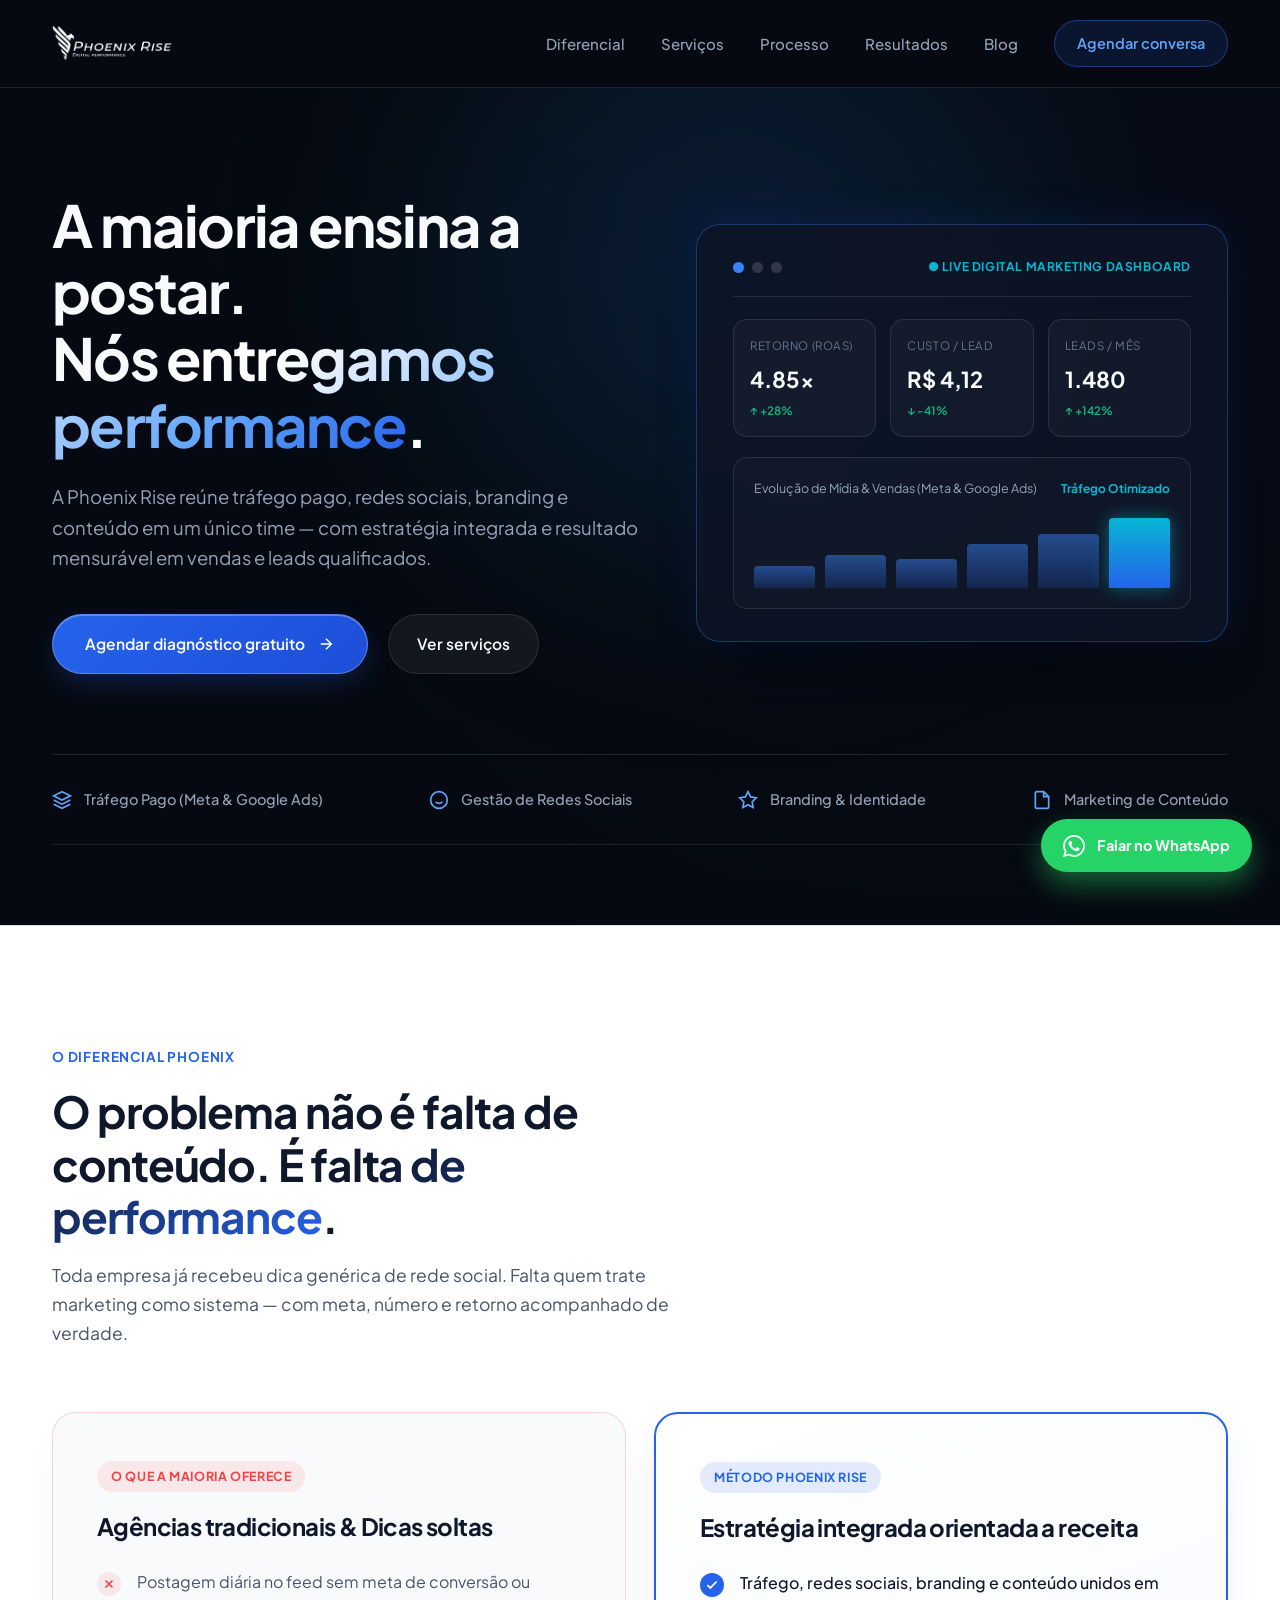
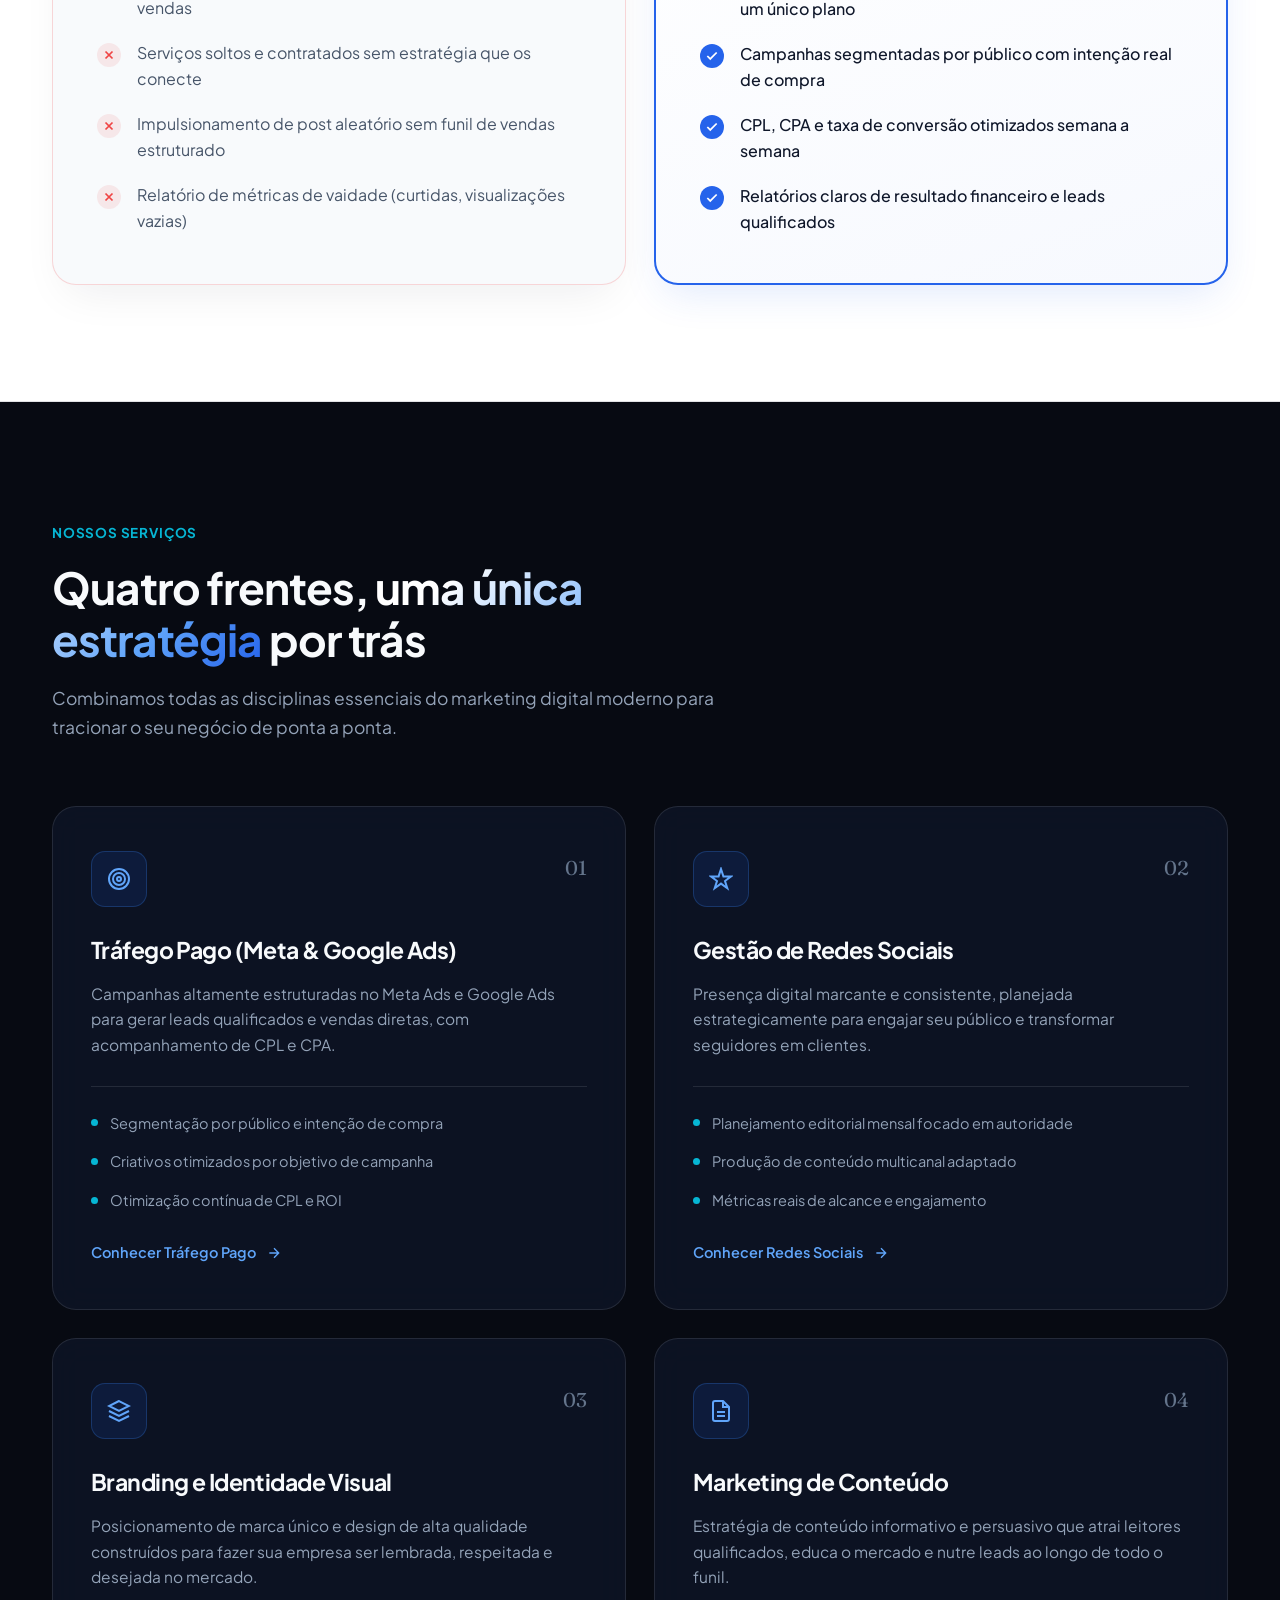
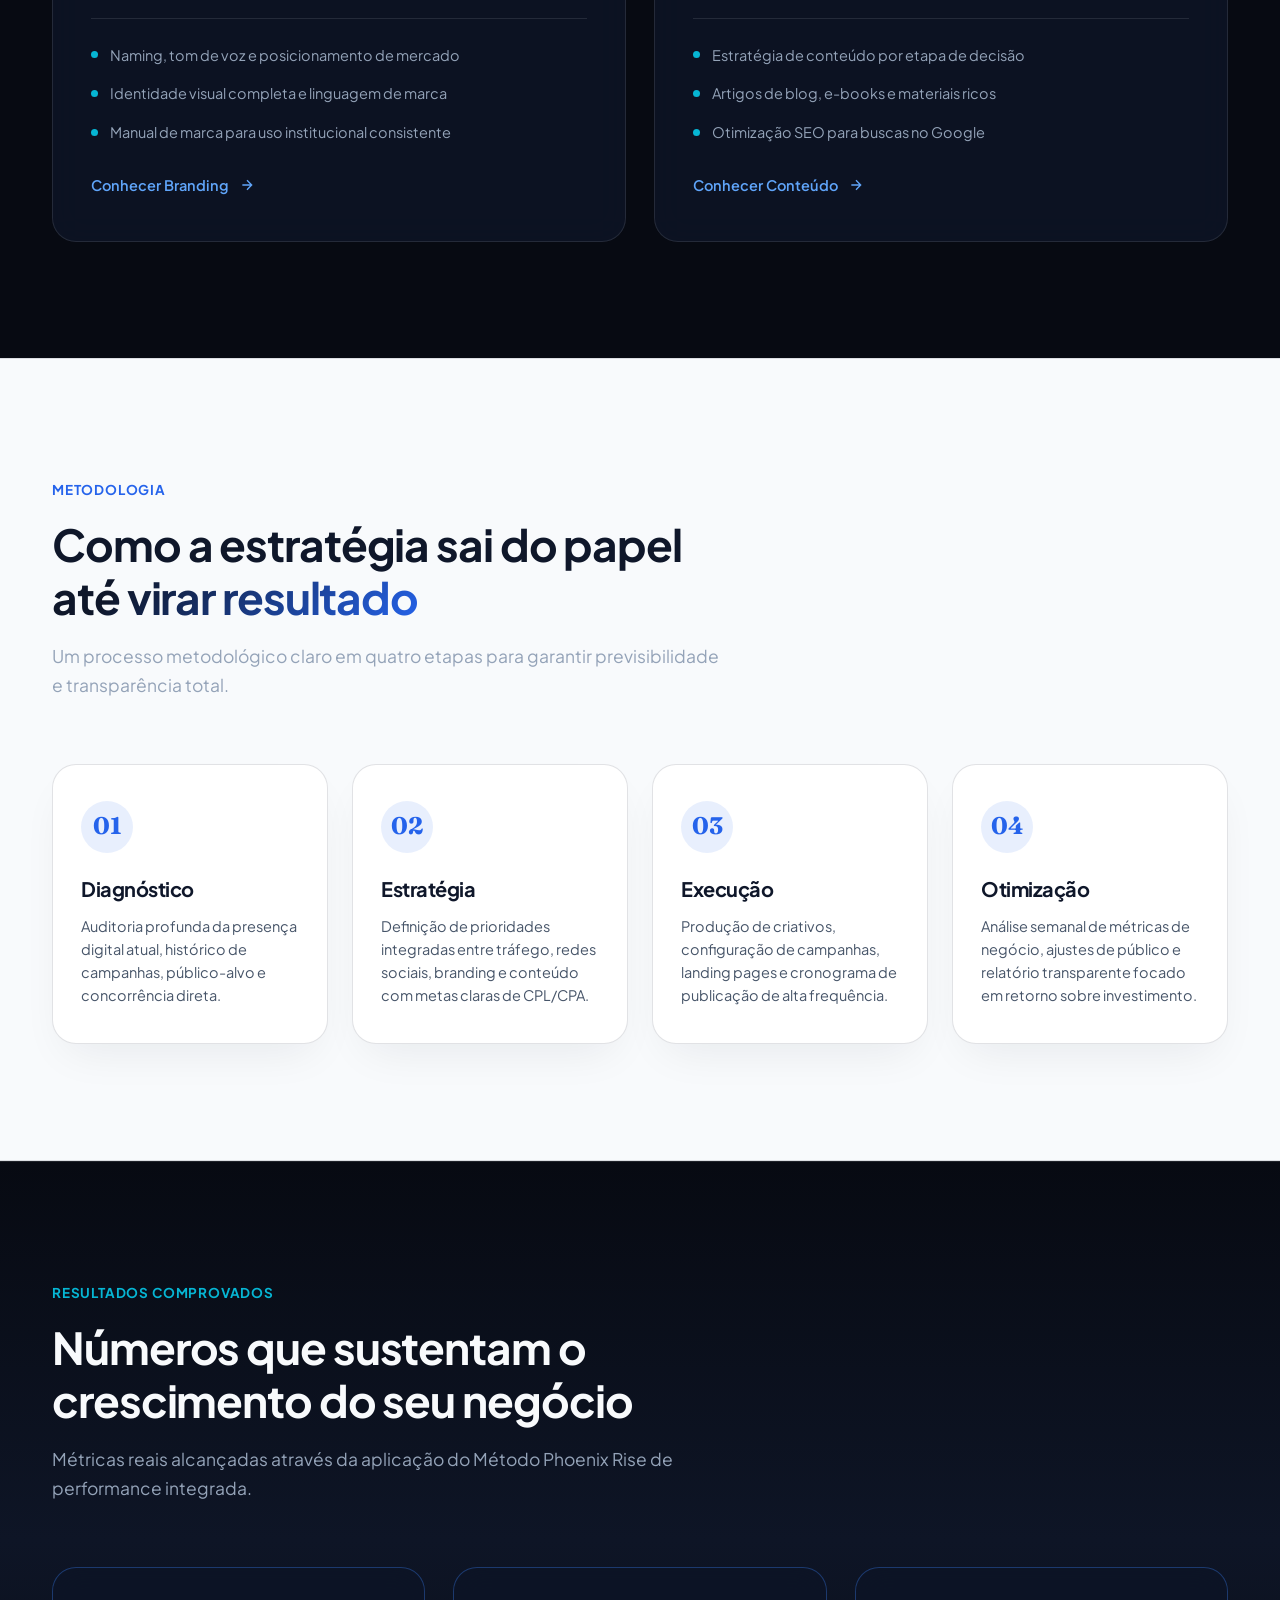
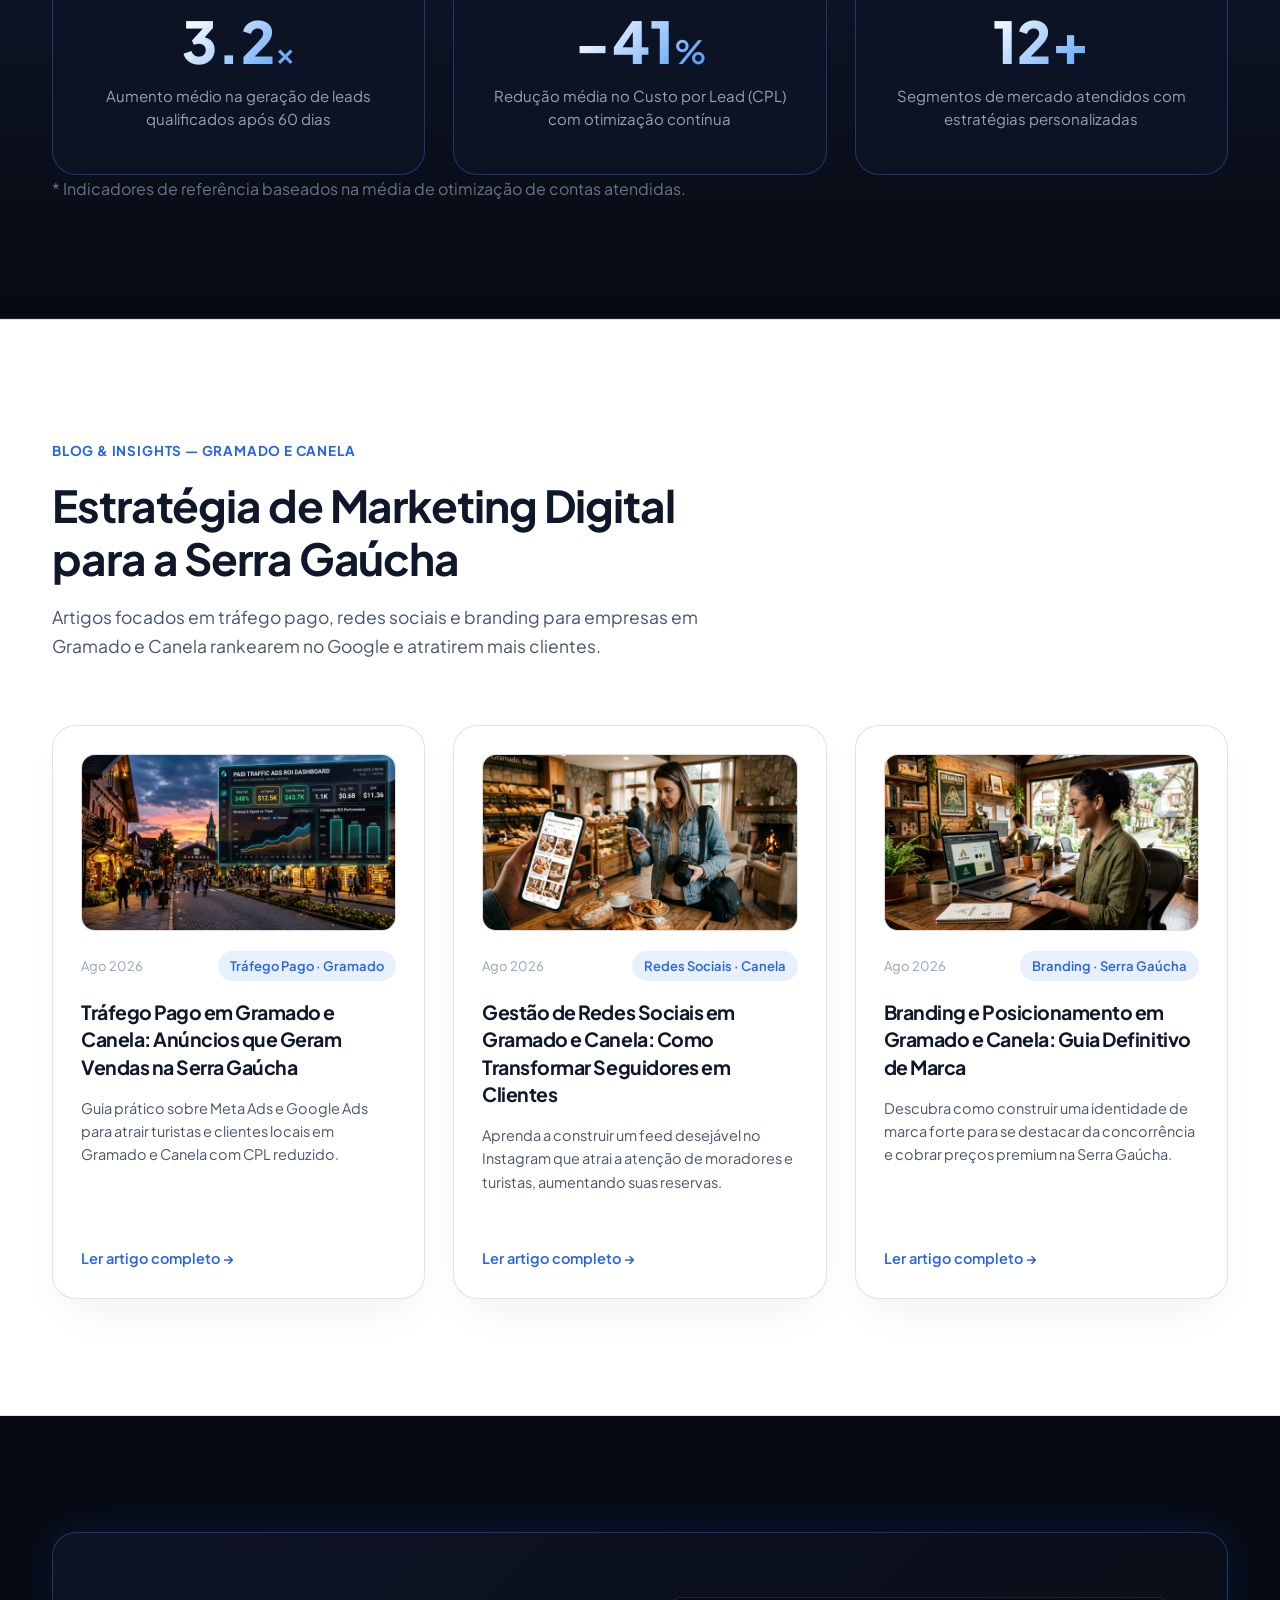
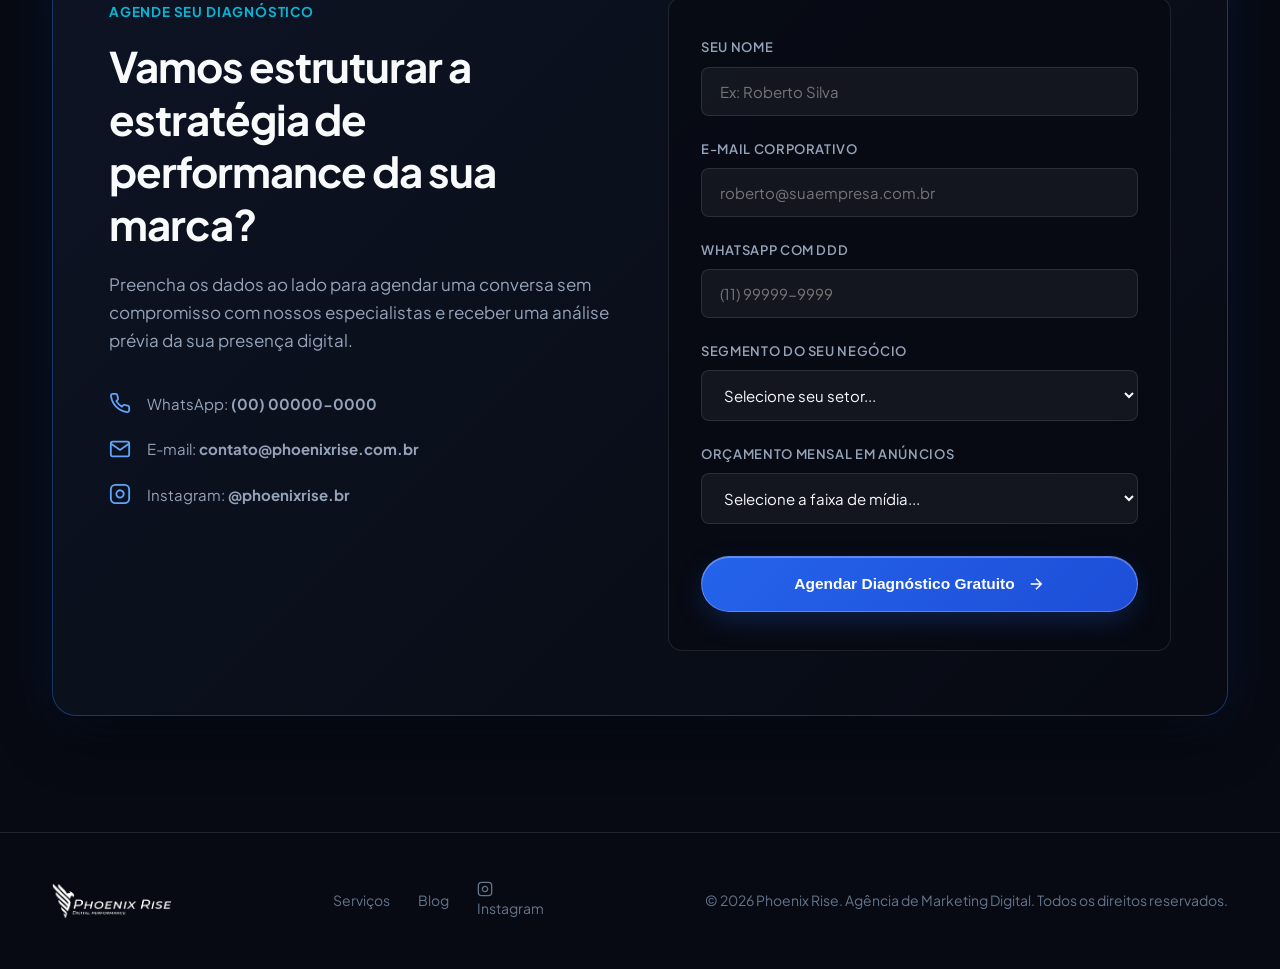
==== commit 07613e93: "Add blog thumbnail images in assets directory and update HTML relative paths for production deployme" ====
--- a/index.html
+++ b/index.html
@@ -374,7 +374,7 @@
         <article class="blog-card-light">
           <div>
             <div class="blog-thumb-wrap">
-              <img src="file:///Users/pedrocostajr/.gemini/antigravity/brain/6f9dfbda-5f4c-48e2-9a64-2caa8e67e606/thumb_trafego_gramado_1788228236354.jpg" alt="Tráfego Pago em Gramado e Canela">
+              <img src="assets/thumb-trafego-gramado.jpg" alt="Tráfego Pago em Gramado e Canela">
             </div>
             <div class="blog-meta-light">
               <span>Ago 2026</span>
@@ -389,7 +389,7 @@
         <article class="blog-card-light">
           <div>
             <div class="blog-thumb-wrap">
-              <img src="file:///Users/pedrocostajr/.gemini/antigravity/brain/6f9dfbda-5f4c-48e2-9a64-2caa8e67e606/thumb_social_gramado_1788228266338.jpg" alt="Gestão de Redes Sociais em Gramado e Canela">
+              <img src="assets/thumb-social-gramado.jpg" alt="Gestão de Redes Sociais em Gramado e Canela">
             </div>
             <div class="blog-meta-light">
               <span>Ago 2026</span>
@@ -404,7 +404,7 @@
         <article class="blog-card-light">
           <div>
             <div class="blog-thumb-wrap">
-              <img src="file:///Users/pedrocostajr/.gemini/antigravity/brain/6f9dfbda-5f4c-48e2-9a64-2caa8e67e606/thumb_branding_gramado_1788228300063.jpg" alt="Branding e Marketing Digital em Gramado e Canela">
+              <img src="assets/thumb-branding-gramado.jpg" alt="Branding e Marketing Digital em Gramado e Canela">
             </div>
             <div class="blog-meta-light">
               <span>Ago 2026</span>
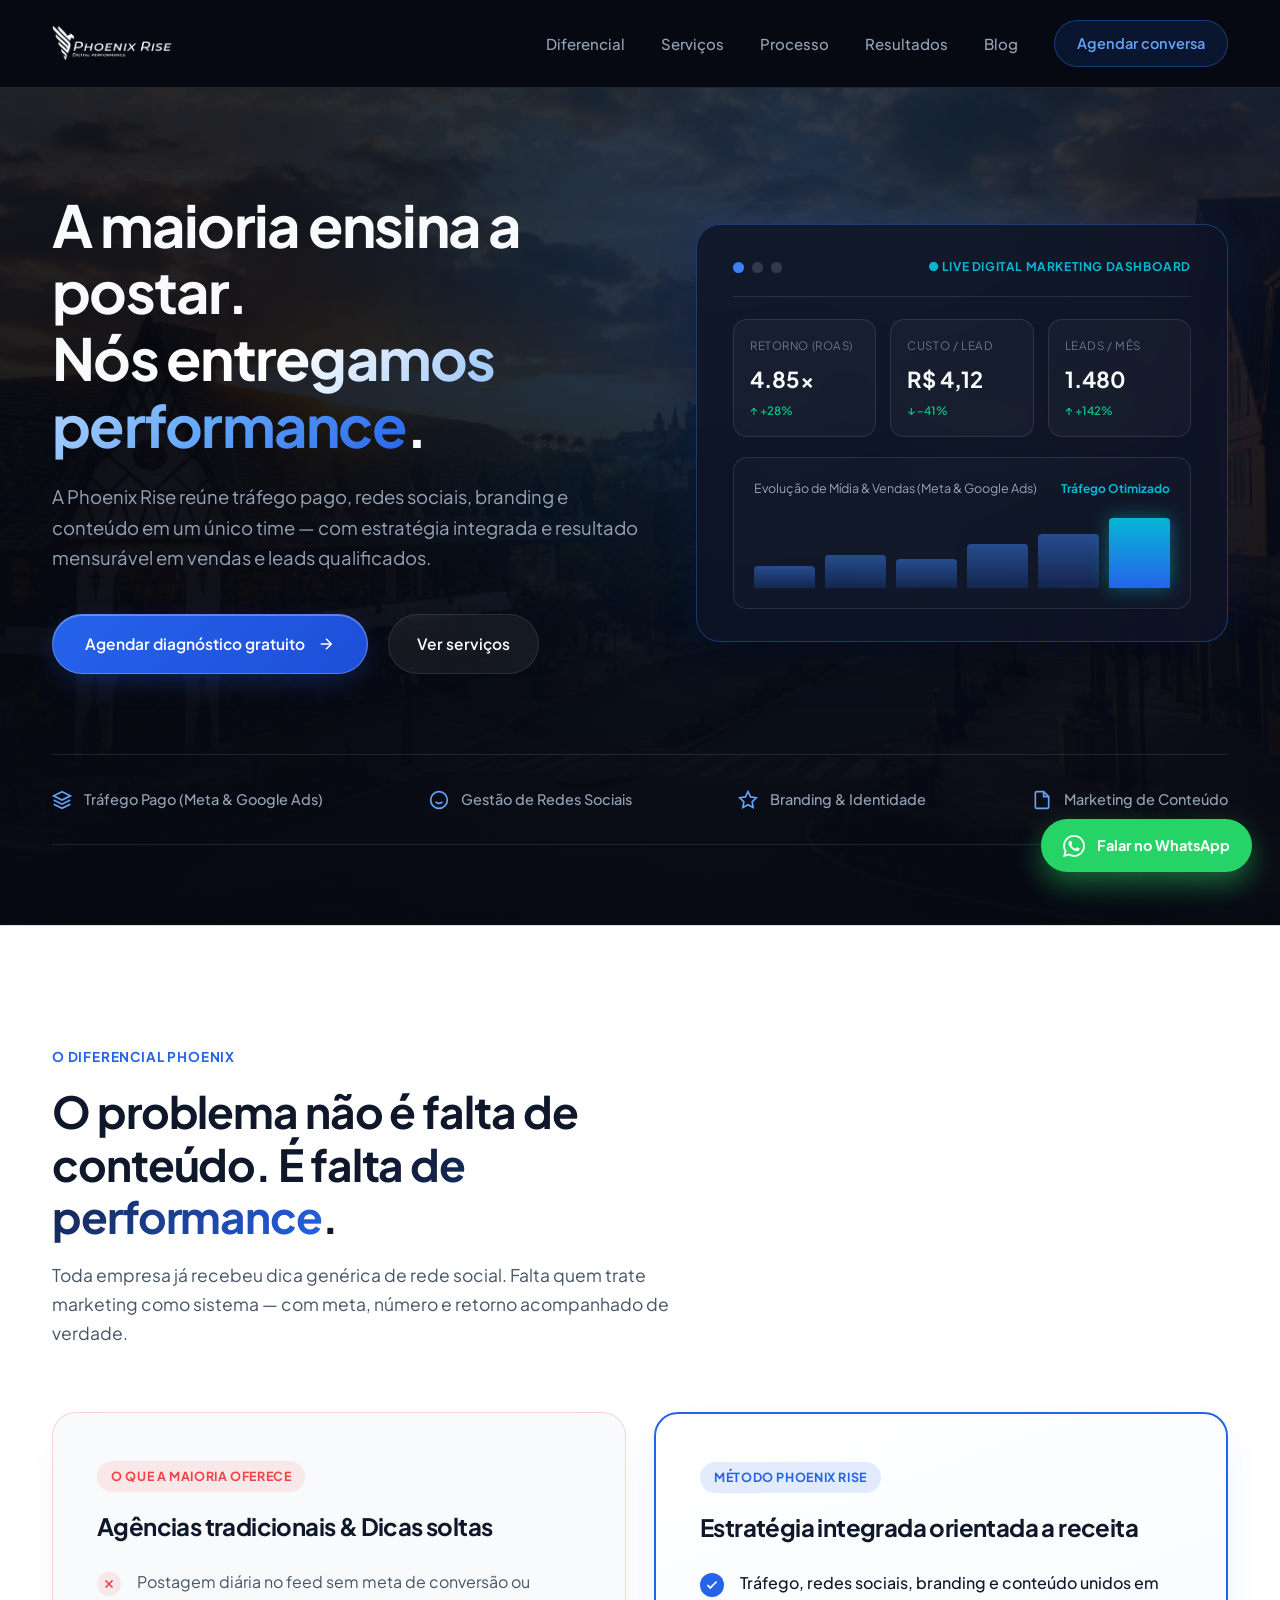
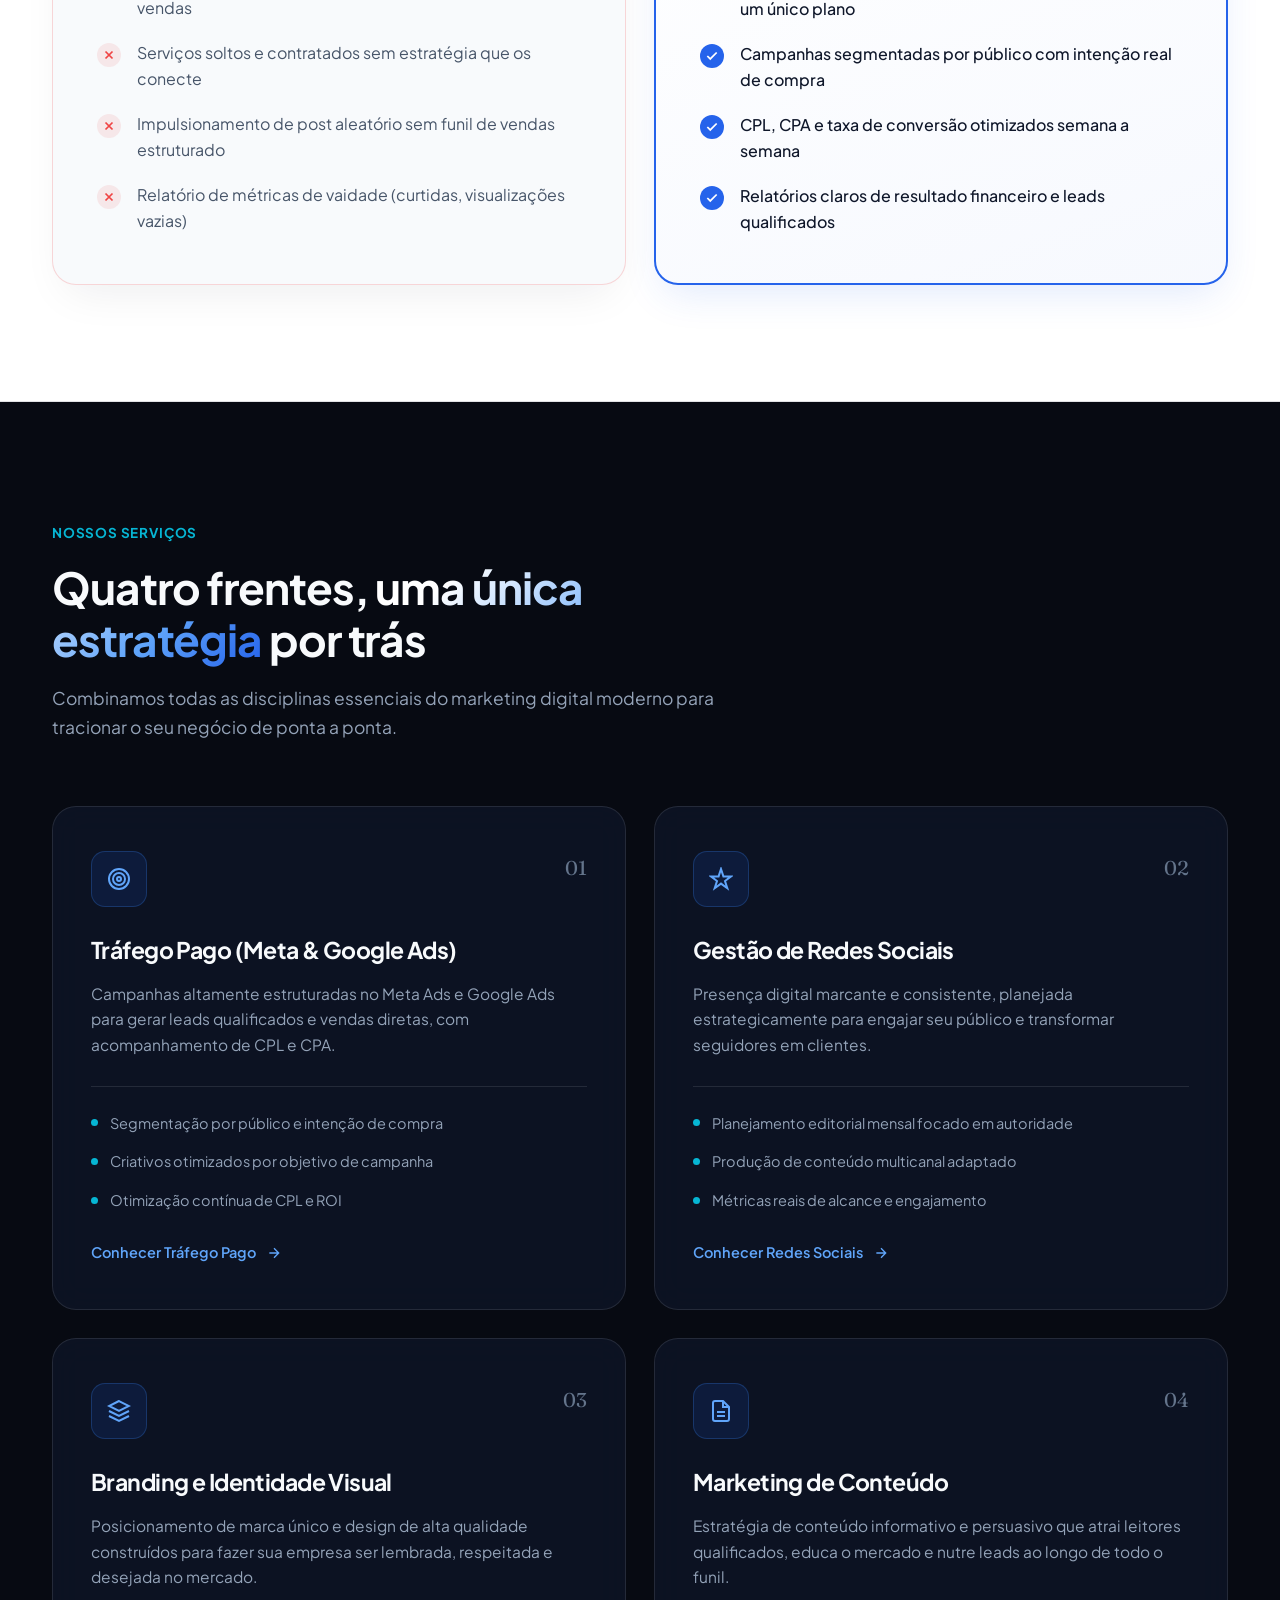
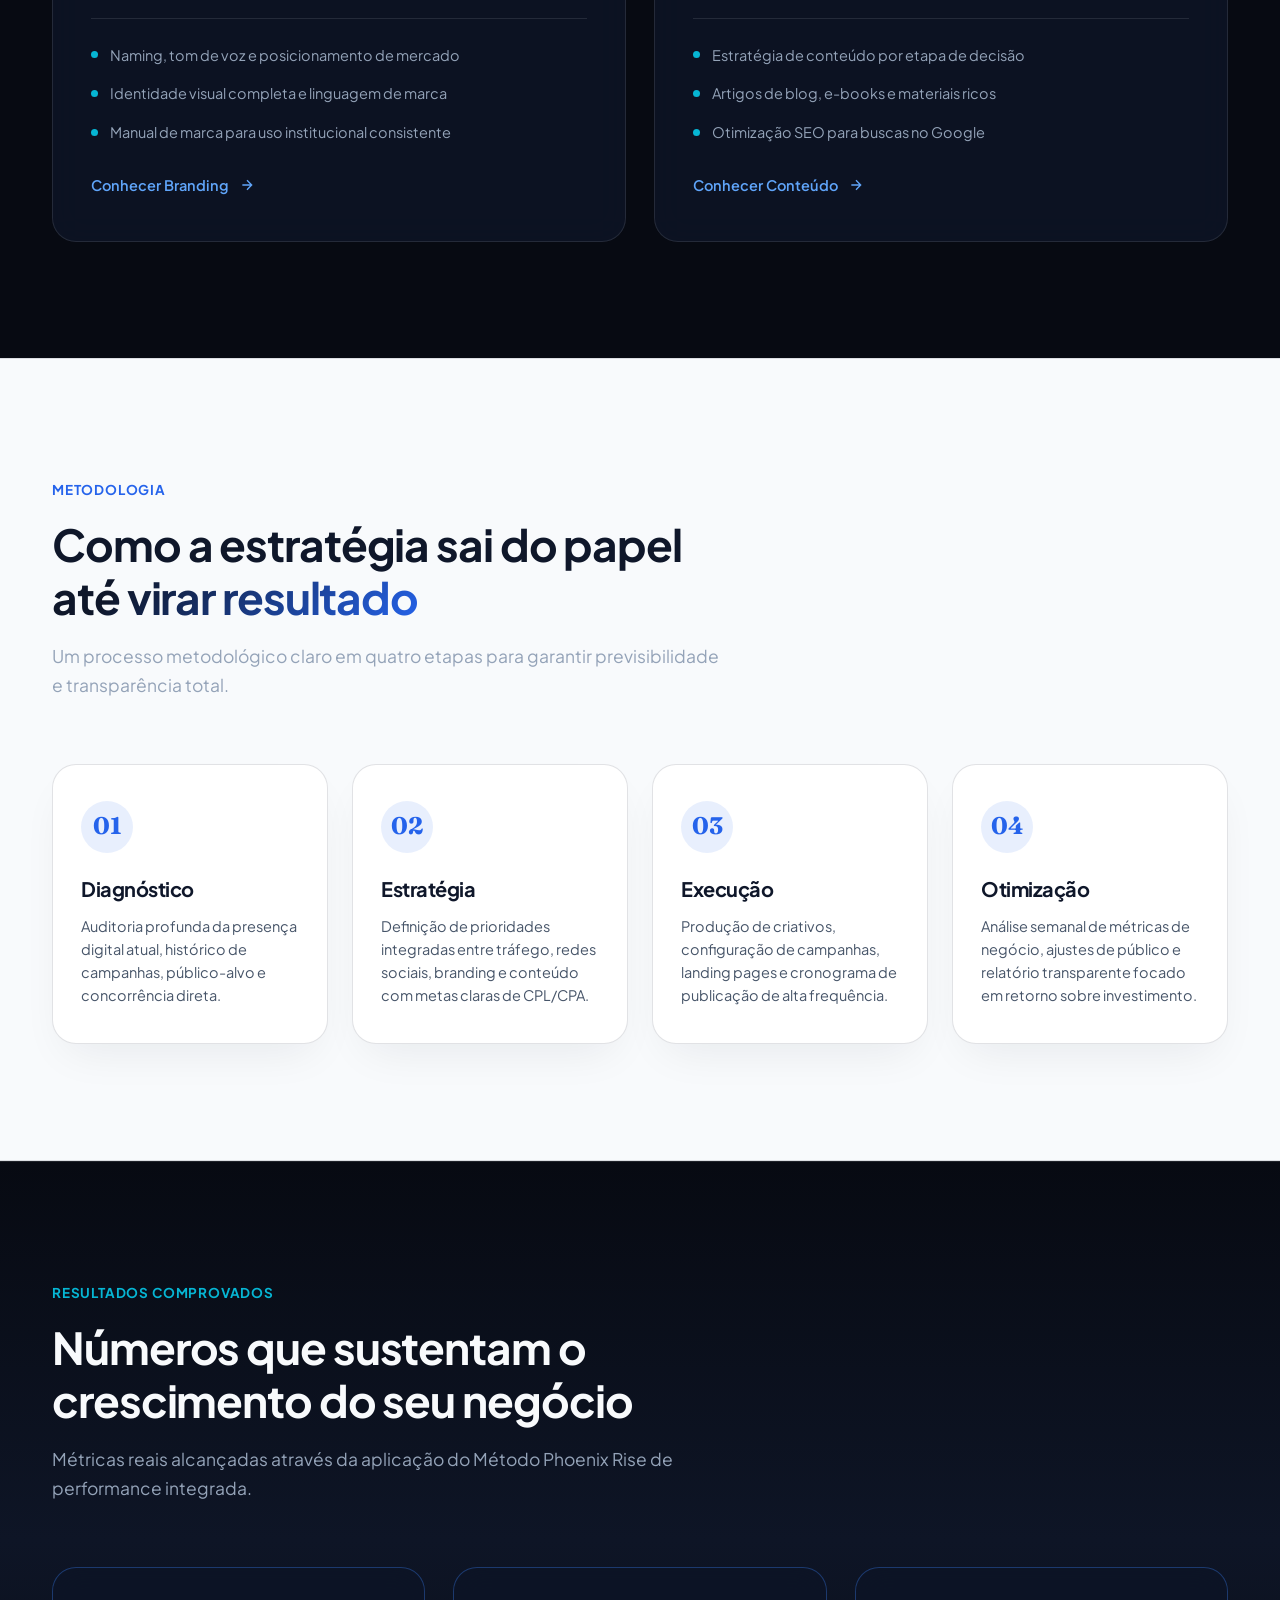
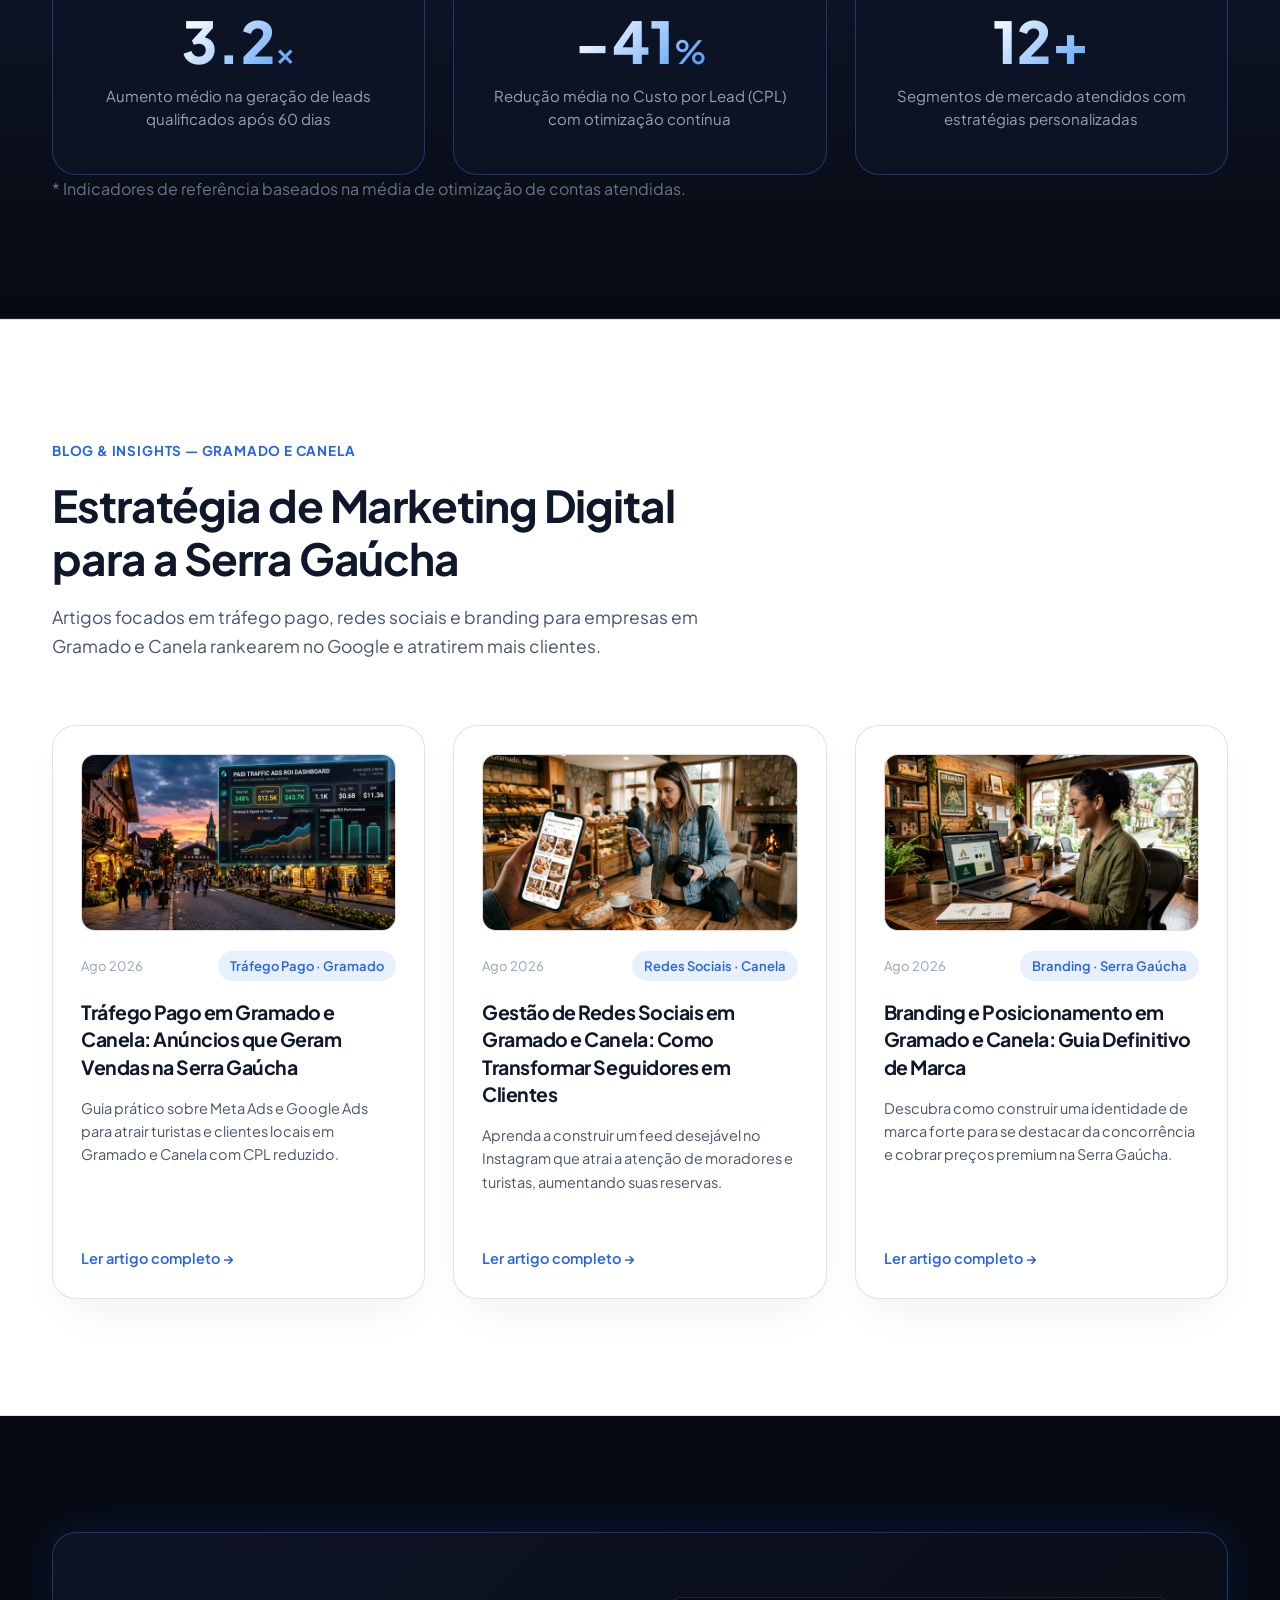
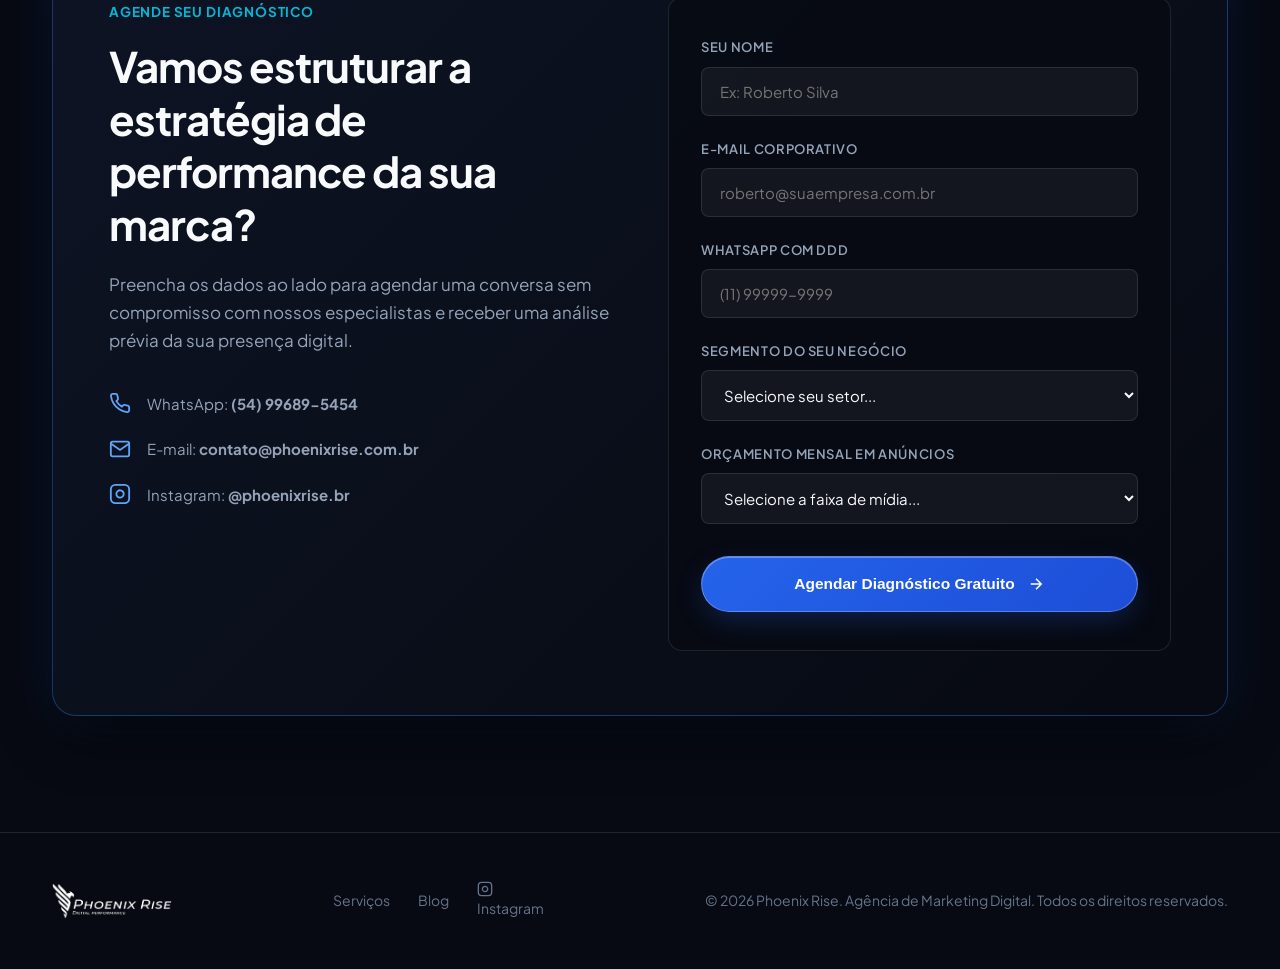
==== commit 23973f23: "Update WhatsApp number to 5554996895454 and add automatic greeting messages across site" ====
--- a/index.html
+++ b/index.html
@@ -432,7 +432,7 @@
             <div class="contact-info-list" style="margin-top:28px;">
               <div class="contact-info-item">
                 <svg viewBox="0 0 24 24" fill="none" stroke="currentColor" stroke-width="2"><path d="M22 16.92v3a2 2 0 01-2.18 2 19.79 19.79 0 01-8.63-3.07 19.5 19.5 0 01-6-6 19.79 19.79 0 01-3.07-8.67A2 2 0 014.11 2h3a2 2 0 012 1.72 12.84 12.84 0 00.7 2.81 2 2 0 01-.45 2.11L8.09 9.91a16 16 0 006 6l1.27-1.27a2 2 0 012.11-.45 12.84 12.84 0 002.81.7A2 2 0 0122 16.92z"/></svg>
-                <span>WhatsApp: <strong>(00) 00000-0000</strong></span>
+                <span>WhatsApp: <strong>(54) 99689-5454</strong></span>
               </div>
               <div class="contact-info-item">
                 <svg viewBox="0 0 24 24" fill="none" stroke="currentColor" stroke-width="2"><path d="M4 4h16c1.1 0 2 .9 2 2v12c0 1.1-.9 2-2 2H4c-1.1 0-2-.9-2-2V6c0-1.1.9-2 2-2z"/><polyline points="22,6 12,13 2,6"/></svg>
@@ -500,7 +500,7 @@
 </main>
 
 <!-- FLOATING WHATSAPP BUTTON -->
-<a href="https://wa.me/5500000000000?text=Ol%C3%A1!%20Vim%20pelo%20site%20da%20Phoenix%20Rise%20e%20gostaria%20de%20agendar%20um%20diagn%C3%B3stico%20de%20marketing." target="_blank" rel="noopener" class="floating-whatsapp" aria-label="Falar no WhatsApp">
+<a href="https://wa.me/5554996895454?text=Ol%C3%A1!%20Vim%20pelo%20site%20da%20Phoenix%20Rise%20e%20gostaria%20de%20agendar%20um%20diagn%C3%B3stico%20de%20marketing." target="_blank" rel="noopener" class="floating-whatsapp" aria-label="Falar no WhatsApp">
   <svg viewBox="0 0 24 24"><path d="M.057 24l1.687-6.163c-1.041-1.804-1.588-3.849-1.587-5.946.003-6.556 5.338-11.891 11.893-11.891 3.181.001 6.167 1.24 8.413 3.488 2.245 2.248 3.481 5.236 3.48 8.414-.003 6.557-5.338 11.892-11.893 11.892-1.99-.001-3.951-.5-5.688-1.448l-6.205 1.654zm6.597-3.807c1.676.995 3.276 1.591 5.392 1.592 5.448 0 9.886-4.434 9.889-9.885.002-5.462-4.415-9.89-9.881-9.892-5.452 0-9.887 4.434-9.889 9.884-.001 2.225.651 3.891 1.746 5.634l-.999 3.648 3.742-.981zm11.387-5.464c-.074-.124-.272-.198-.57-.347-.297-.149-1.758-.868-2.031-.967-.272-.099-.47-.149-.669.149-.198.297-.768.967-.941 1.165-.173.198-.347.223-.644.074-.297-.149-1.255-.462-2.39-1.475-.883-.788-1.48-1.761-1.653-2.059-.173-.297-.018-.458.13-.606.134-.133.297-.347.446-.521.151-.172.2-.296.3-.495.099-.198.05-.372-.025-.521-.075-.148-.669-1.611-.916-2.206-.242-.579-.487-.501-.669-.51l-.57-.01c-.198 0-.52.074-.792.372s-1.04 1.016-1.04 2.479 1.065 2.876 1.213 3.074c.149.198 2.095 3.2 5.076 4.487.709.306 1.263.489 1.694.626.712.226 1.36.194 1.872.118.572-.085 1.758-.719 2.006-1.413.248-.695.248-1.29.173-1.414z"/></svg>
   <span>Falar no WhatsApp</span>
 </a>
--- a/style.css
+++ b/style.css
@@ -333,15 +333,14 @@
   right: 0;
   bottom: 0;
   background-image: 
-    linear-gradient(180deg, rgba(7, 10, 18, 0.72) 0%, rgba(7, 10, 18, 0.85) 55%, rgba(7, 10, 18, 0.98) 100%),
-    radial-gradient(circle at 75% 35%, rgba(37, 99, 235, 0.35) 0%, rgba(7, 10, 18, 0.6) 70%),
-    url('assets/bg-hero-region.jpg'),
-    url('file:///Users/pedrocostajr/.gemini/antigravity/brain/6f9dfbda-5f4c-48e2-9a64-2caa8e67e606/bg_hero_region_1788213054669.jpg');
+    linear-gradient(180deg, rgba(7, 10, 18, 0.52) 0%, rgba(7, 10, 18, 0.70) 55%, rgba(7, 10, 18, 0.92) 100%),
+    radial-gradient(circle at 75% 35%, rgba(37, 99, 235, 0.32) 0%, rgba(7, 10, 18, 0.5) 70%),
+    url('assets/bg-hero-region.jpg');
   background-size: cover;
   background-position: center center;
   background-repeat: no-repeat;
-  opacity: 0.38;
-  filter: saturate(1.15) brightness(0.9);
+  opacity: 0.58;
+  filter: saturate(1.18) brightness(0.95);
   pointer-events: none;
   z-index: 0;
 }
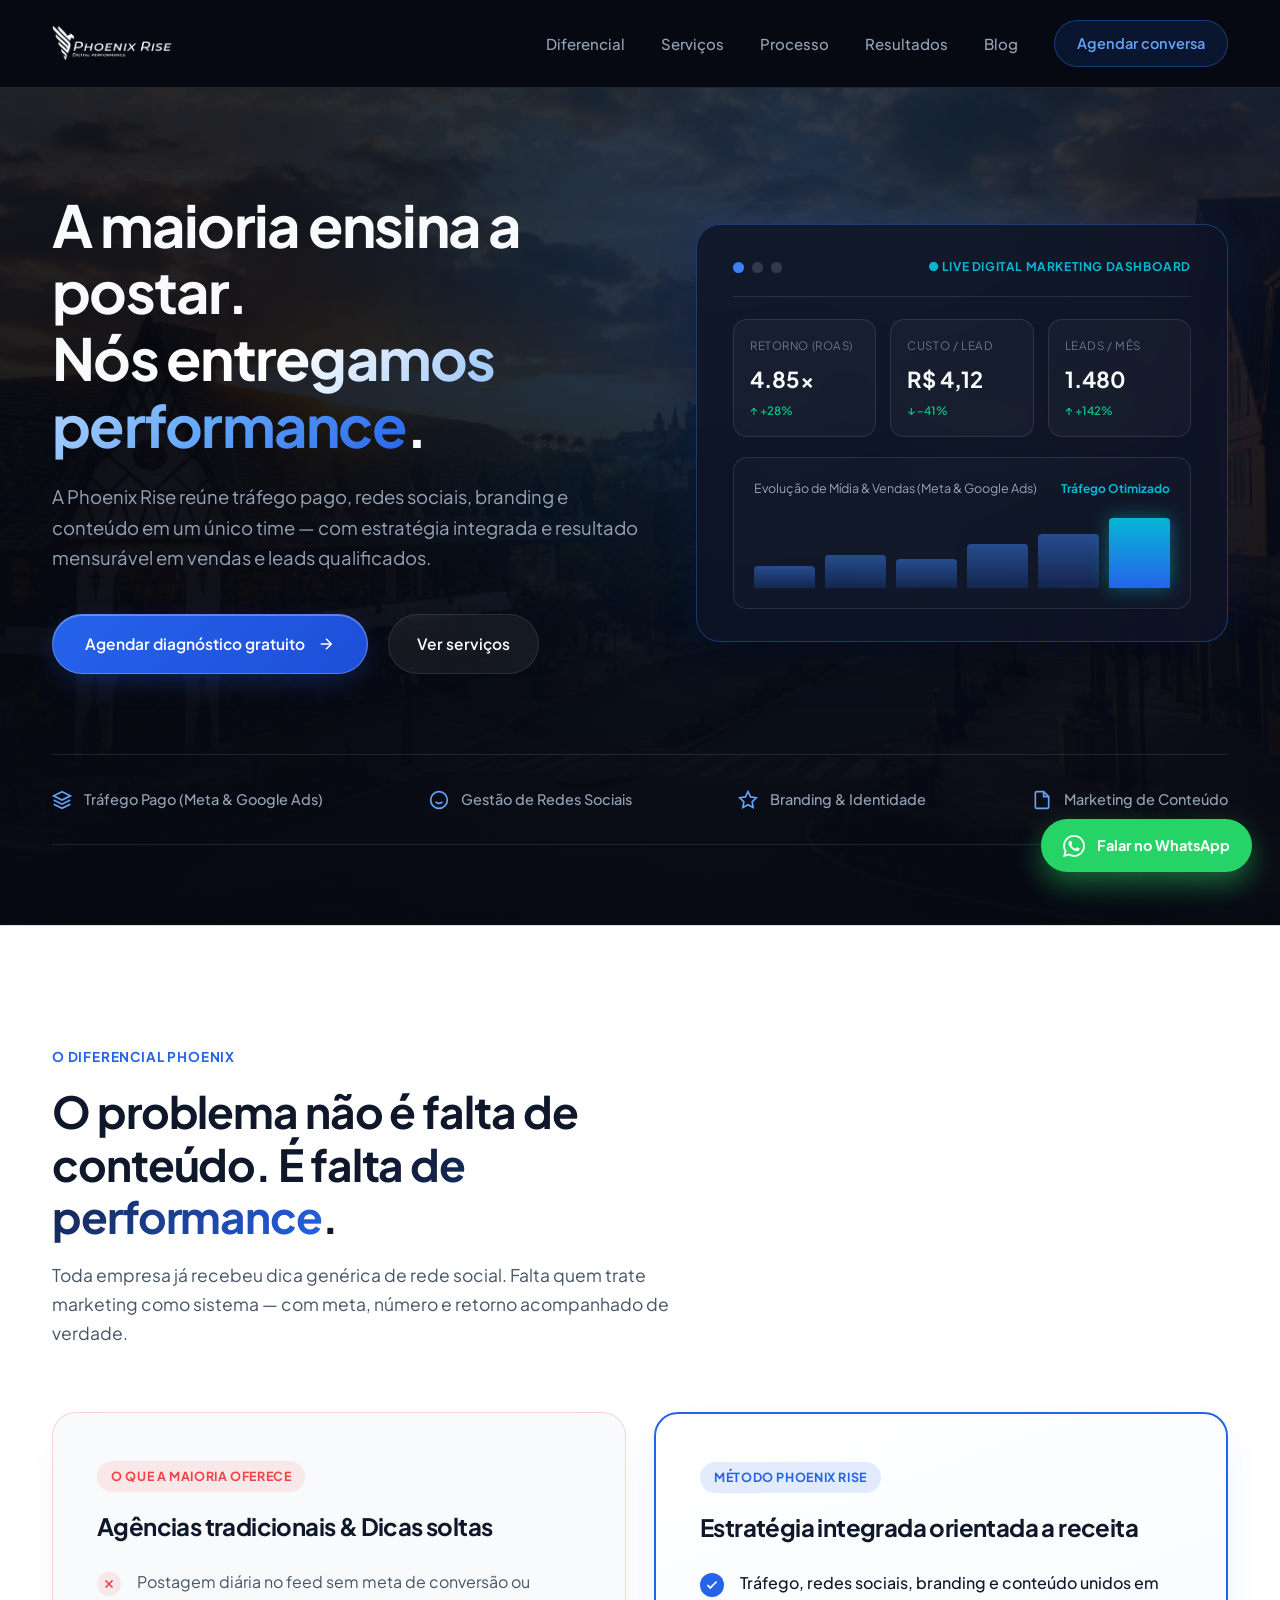
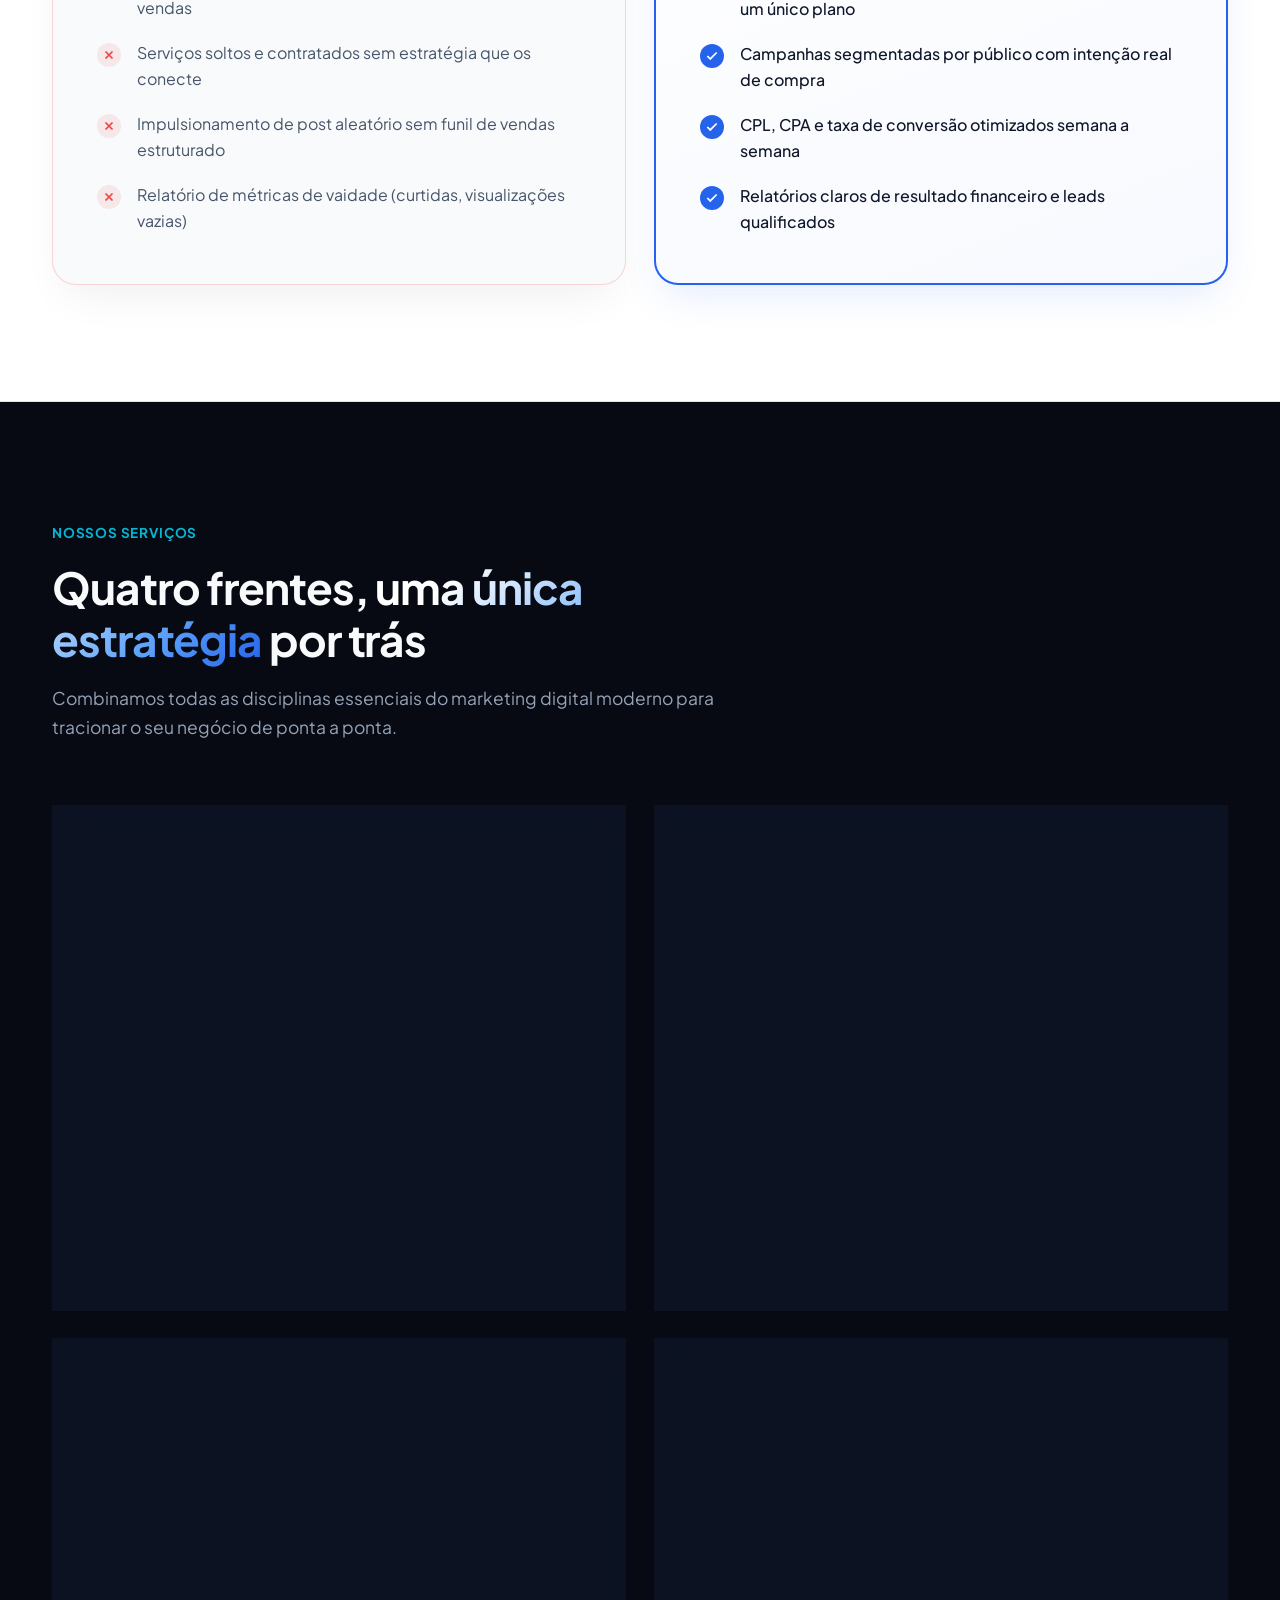
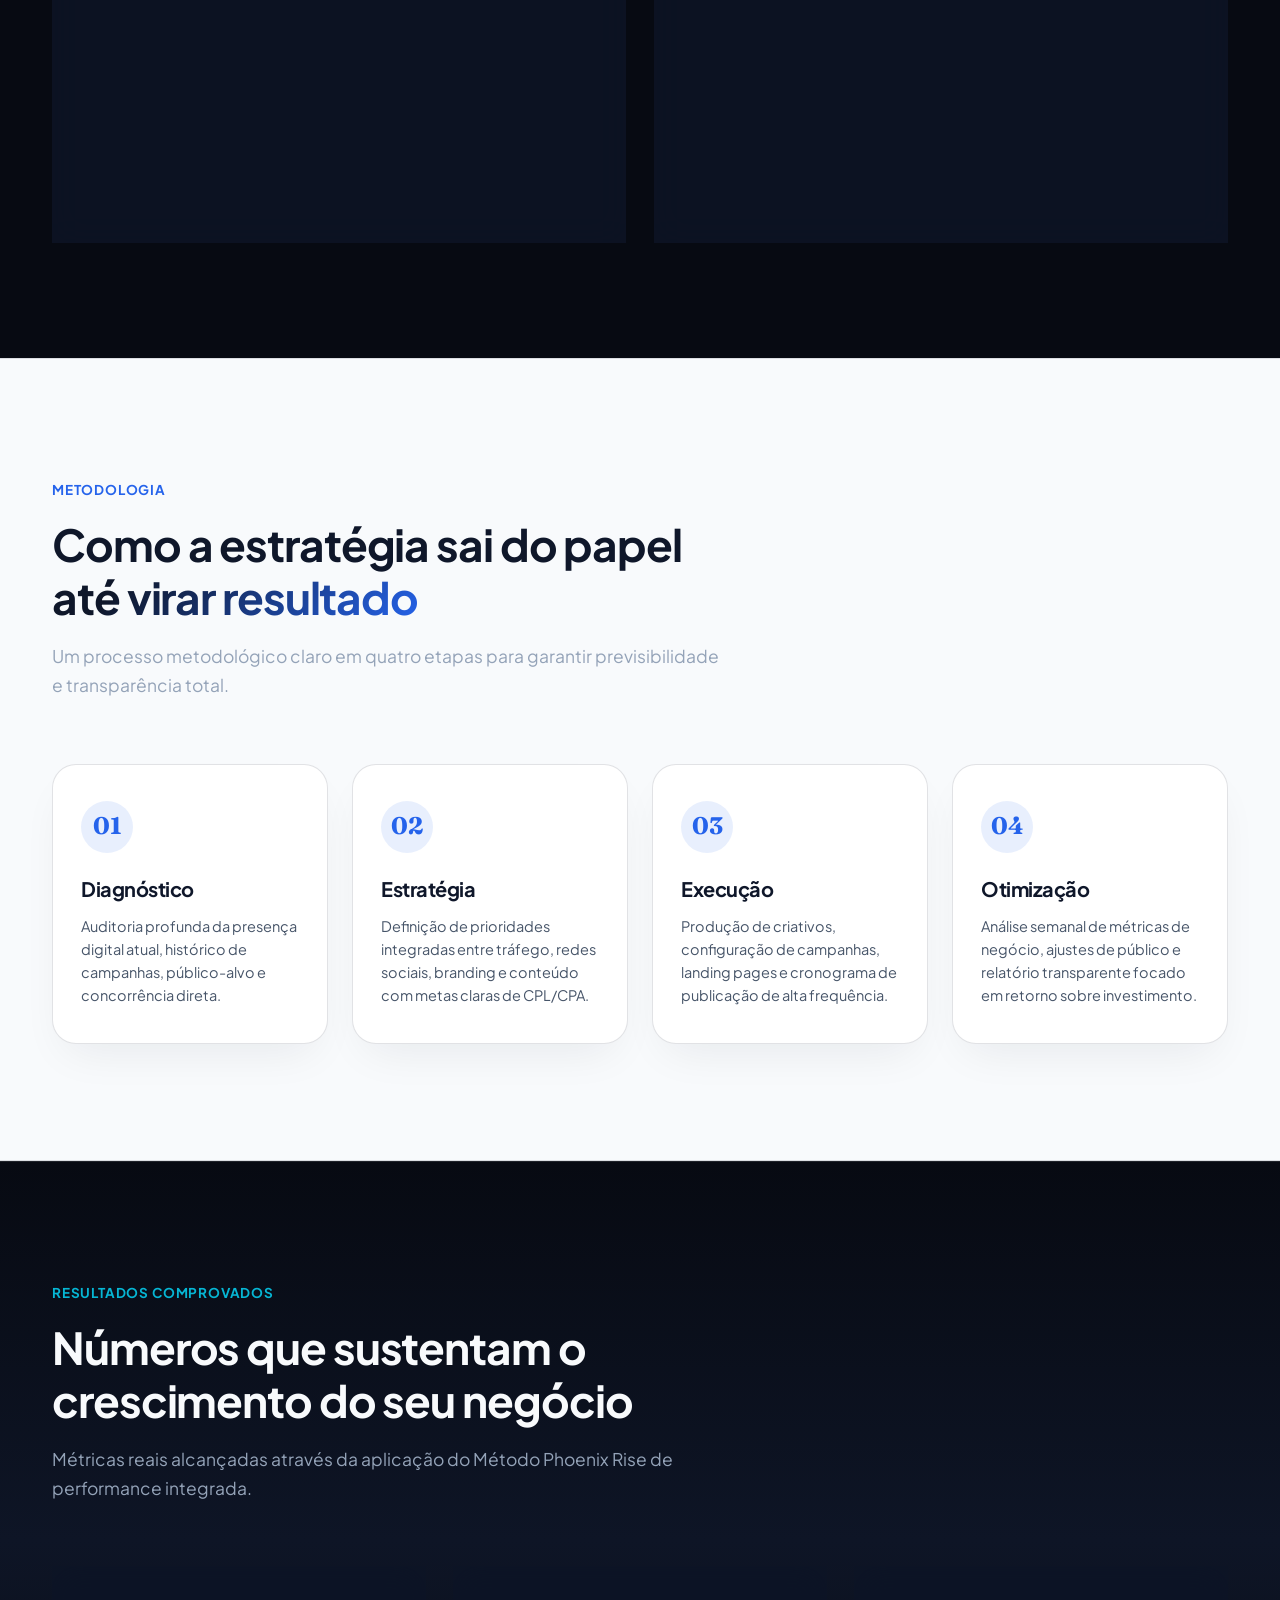
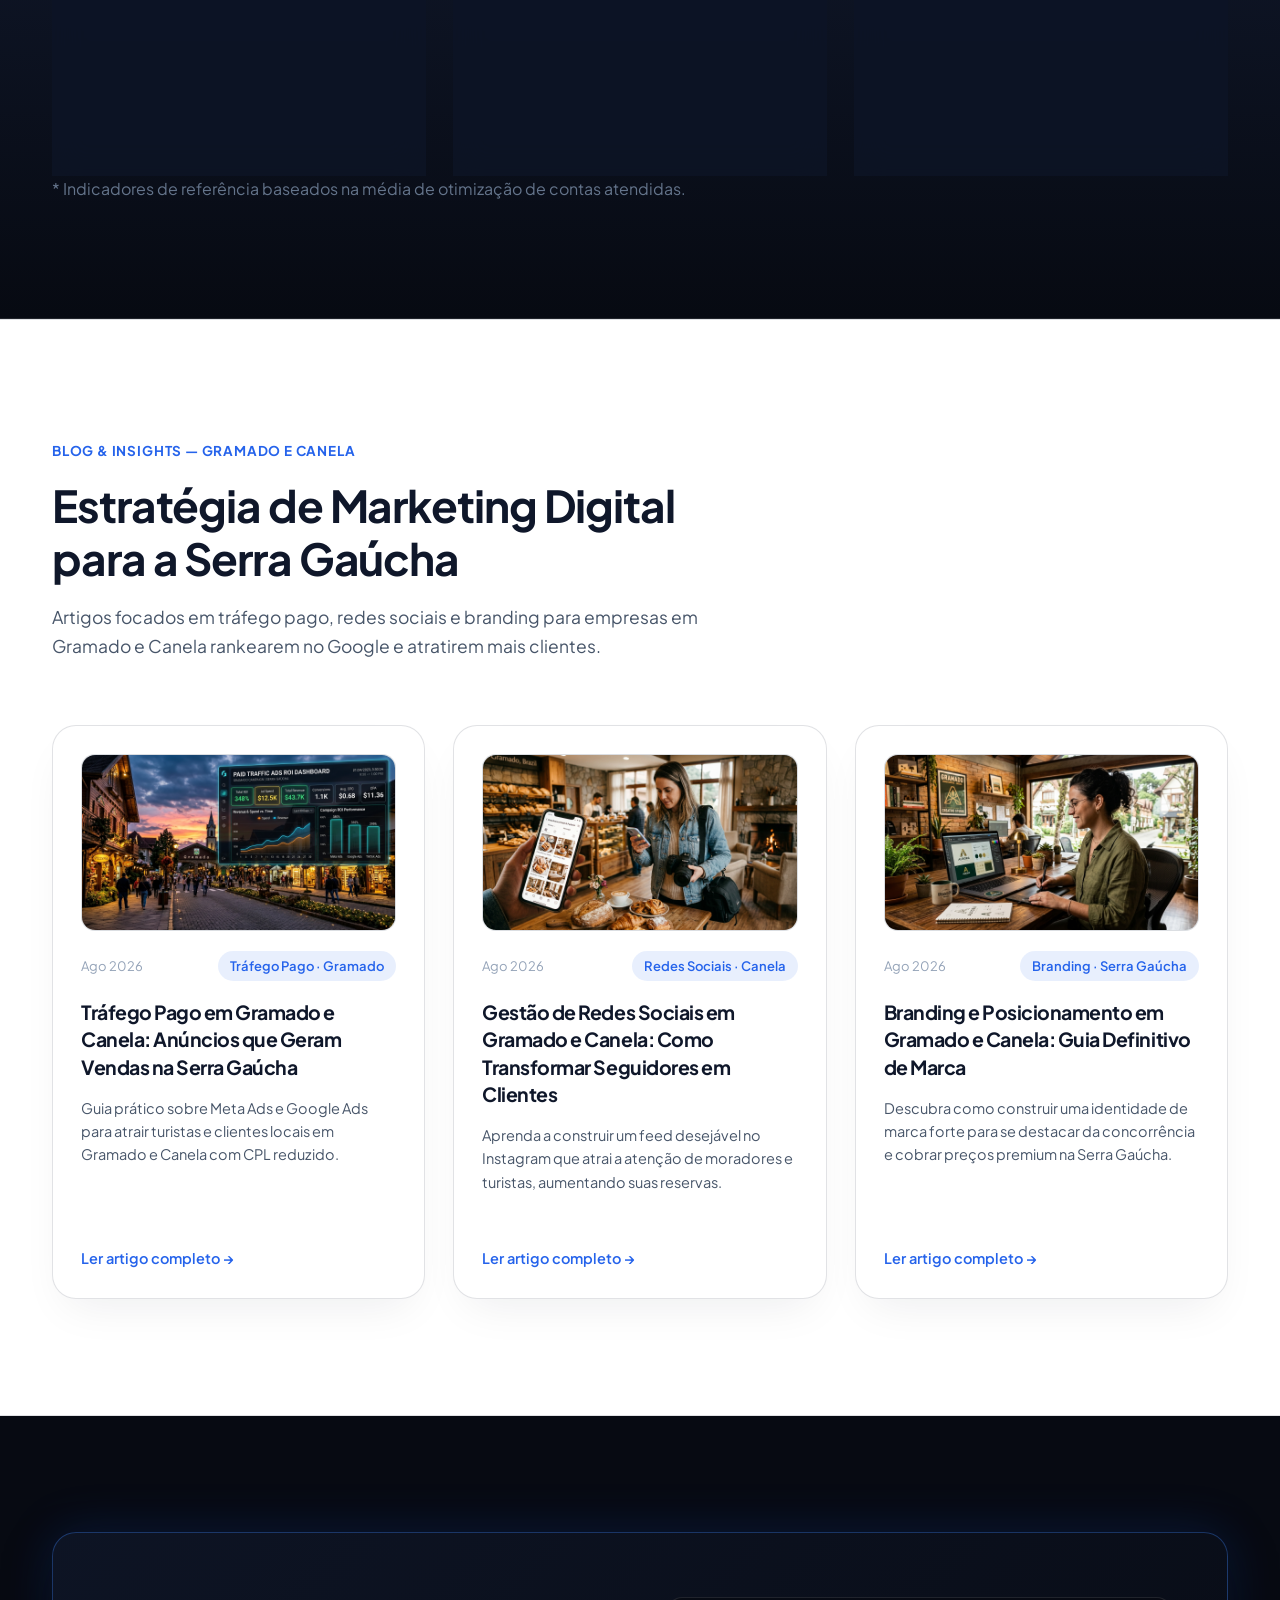
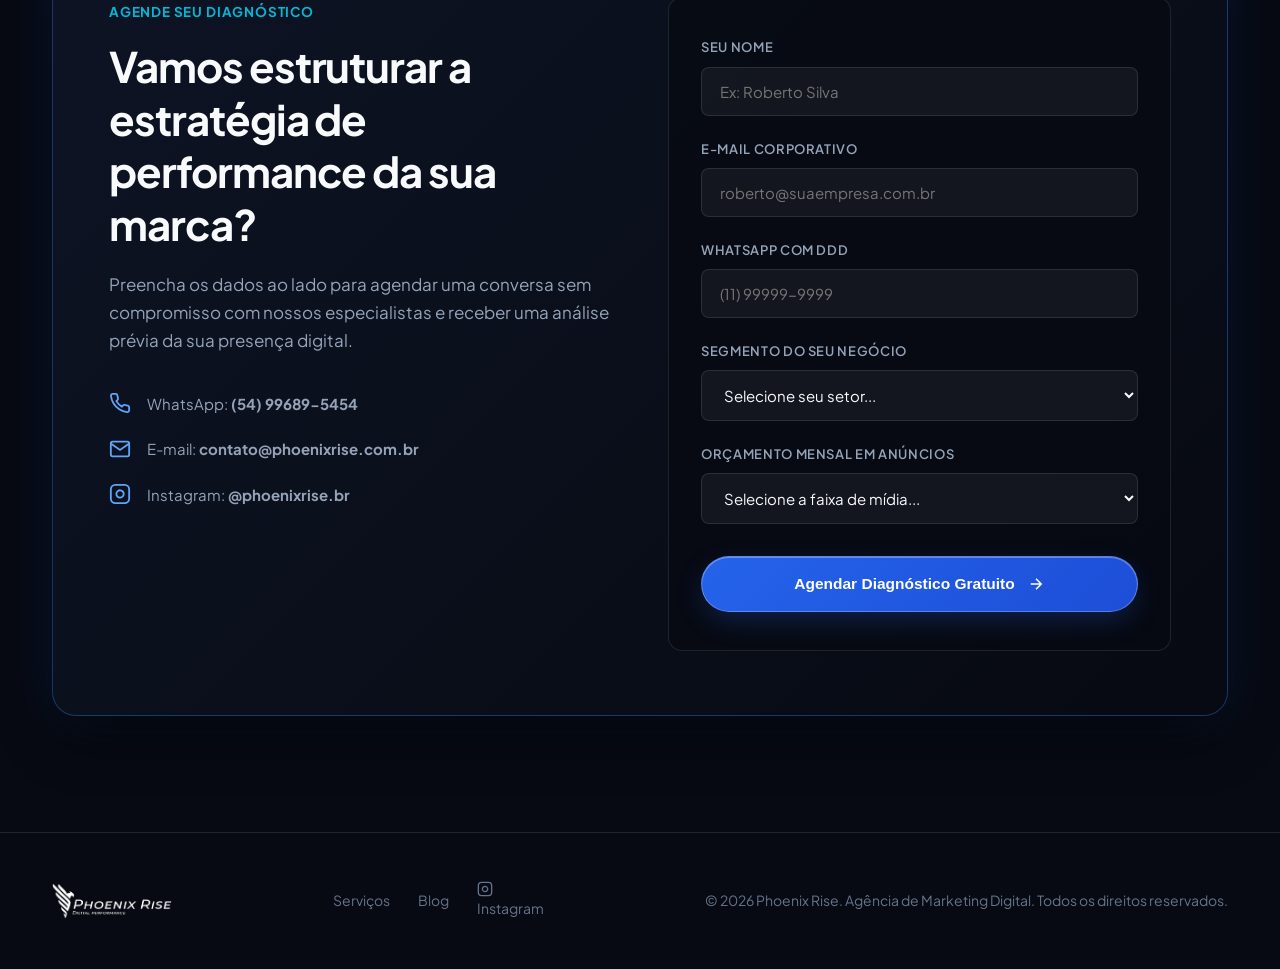
==== commit 4becc10e: "Add Google Tag Manager (GTM-NFWV7SX5) to head and body across all 14 site pages" ====
--- a/index.html
+++ b/index.html
@@ -1,14 +1,31 @@
 <!DOCTYPE html>
 <html lang="pt-BR">
 <head>
+<!-- Google Tag Manager -->
+<script>(function(w,d,s,l,i){w[l]=w[l]||[];w[l].push({'gtm.start':
+new Date().getTime(),event:'gtm.js'});var f=d.getElementsByTagName(s)[0],
+j=d.createElement(s),dl=l!='dataLayer'?'&l='+l:'';j.async=true;j.src=
+'https://www.googletagmanager.com/gtm.js?id='+i+dl;f.parentNode.insertBefore(j,f);
+})(window,document,'script','dataLayer','GTM-NFWV7SX5');</script>
+<!-- End Google Tag Manager -->
+<!-- Google tag (gtag.js) -->
+<script async src="https://www.googletagmanager.com/gtag/js?id=AW-602107502"></script>
+<script>
+  window.dataLayer = window.dataLayer || [];
+  function gtag(){dataLayer.push(arguments);}
+  gtag('js', new Date());
+
+  gtag('config', 'AW-602107502');
+</script>
 <meta charset="UTF-8">
 <meta name="viewport" content="width=device-width, initial-scale=1.0">
-<title>Phoenix Rise | Agência de Marketing Digital — Tráfego, Social Media e Branding</title>
-<meta name="description" content="A Phoenix Rise é uma agência de marketing completa: tráfego pago, gestão de redes sociais, branding e marketing de conteúdo com foco em resultado mensurável.">
+<title>Agência de Marketing Digital em Gramado e Canela | Phoenix Rise — Tráfego Pago, Redes Sociais e Branding</title>
+<meta name="description" content="Agência de marketing digital em Gramado e Canela (Serra Gaúcha). Especialistas em tráfego pago (Meta Ads e Google Ads), gestão de redes sociais, branding e conteúdo com foco em vendas e leads qualificados.">
+<meta name="keywords" content="agência de marketing digital Gramado, agência de marketing Canela, tráfego pago Gramado, gestão de redes sociais Canela, branding Serra Gaúcha, anúncios Google Ads Gramado, marketing Serra Gaúcha">
 <link rel="canonical" href="https://www.phoenixrise.com.br/">
 <meta property="og:type" content="website">
-<meta property="og:title" content="Phoenix Rise | Agência de Marketing Digital">
-<meta property="og:description" content="Tráfego pago, redes sociais, branding e conteúdo em um único time, com foco em resultado mensurável.">
+<meta property="og:title" content="Agência de Marketing Digital em Gramado e Canela | Phoenix Rise">
+<meta property="og:description" content="Tráfego pago, redes sociais, branding e conteúdo para empresas em Gramado, Canela e Serra Gaúcha com foco em resultado mensurável.">
 <meta property="og:url" content="https://www.phoenixrise.com.br/">
 <meta property="og:locale" content="pt_BR">
 <link rel="preconnect" href="https://fonts.googleapis.com">
@@ -19,16 +36,31 @@
 {
   "@context": "https://schema.org",
   "@type": "MarketingAgency",
-  "name": "Phoenix Rise",
+  "name": "Phoenix Rise — Agência de Marketing Digital em Gramado e Canela",
   "url": "https://www.phoenixrise.com.br/",
-  "description": "Agência de marketing digital com tráfego pago, gestão de redes sociais, branding e marketing de conteúdo.",
-  "areaServed": "BR",
+  "description": "Agência de marketing digital especializada em tráfego pago, gestão de redes sociais, branding e conteúdo em Gramado, Canela e Serra Gaúcha.",
+  "address": {
+    "@type": "PostalAddress",
+    "addressLocality": "Gramado",
+    "addressRegion": "RS",
+    "addressCountry": "BR"
+  },
+  "areaServed": [
+    { "@type": "City", "name": "Gramado" },
+    { "@type": "City", "name": "Canela" },
+    { "@type": "AdministrativeArea", "name": "Serra Gaúcha" },
+    { "@type": "Country", "name": "Brasil" }
+  ],
   "sameAs": ["https://www.instagram.com/phoenixrise.br/"],
-  "knowsAbout": ["Meta Ads", "Google Ads", "Social Media", "Branding", "Marketing de Conteúdo"]
+  "knowsAbout": ["Tráfego Pago Gramado", "Meta Ads Canela", "Google Ads Serra Gaúcha", "Social Media Gramado", "Branding Canela"]
 }
 </script>
 </head>
 <body>
+<!-- Google Tag Manager (noscript) -->
+<noscript><iframe src="https://www.googletagmanager.com/ns.html?id=GTM-NFWV7SX5"
+height="0" width="0" style="display:none;visibility:hidden"></iframe></noscript>
+<!-- End Google Tag Manager (noscript) -->
 
 <!-- HEADER NAVBAR -->
 <header>
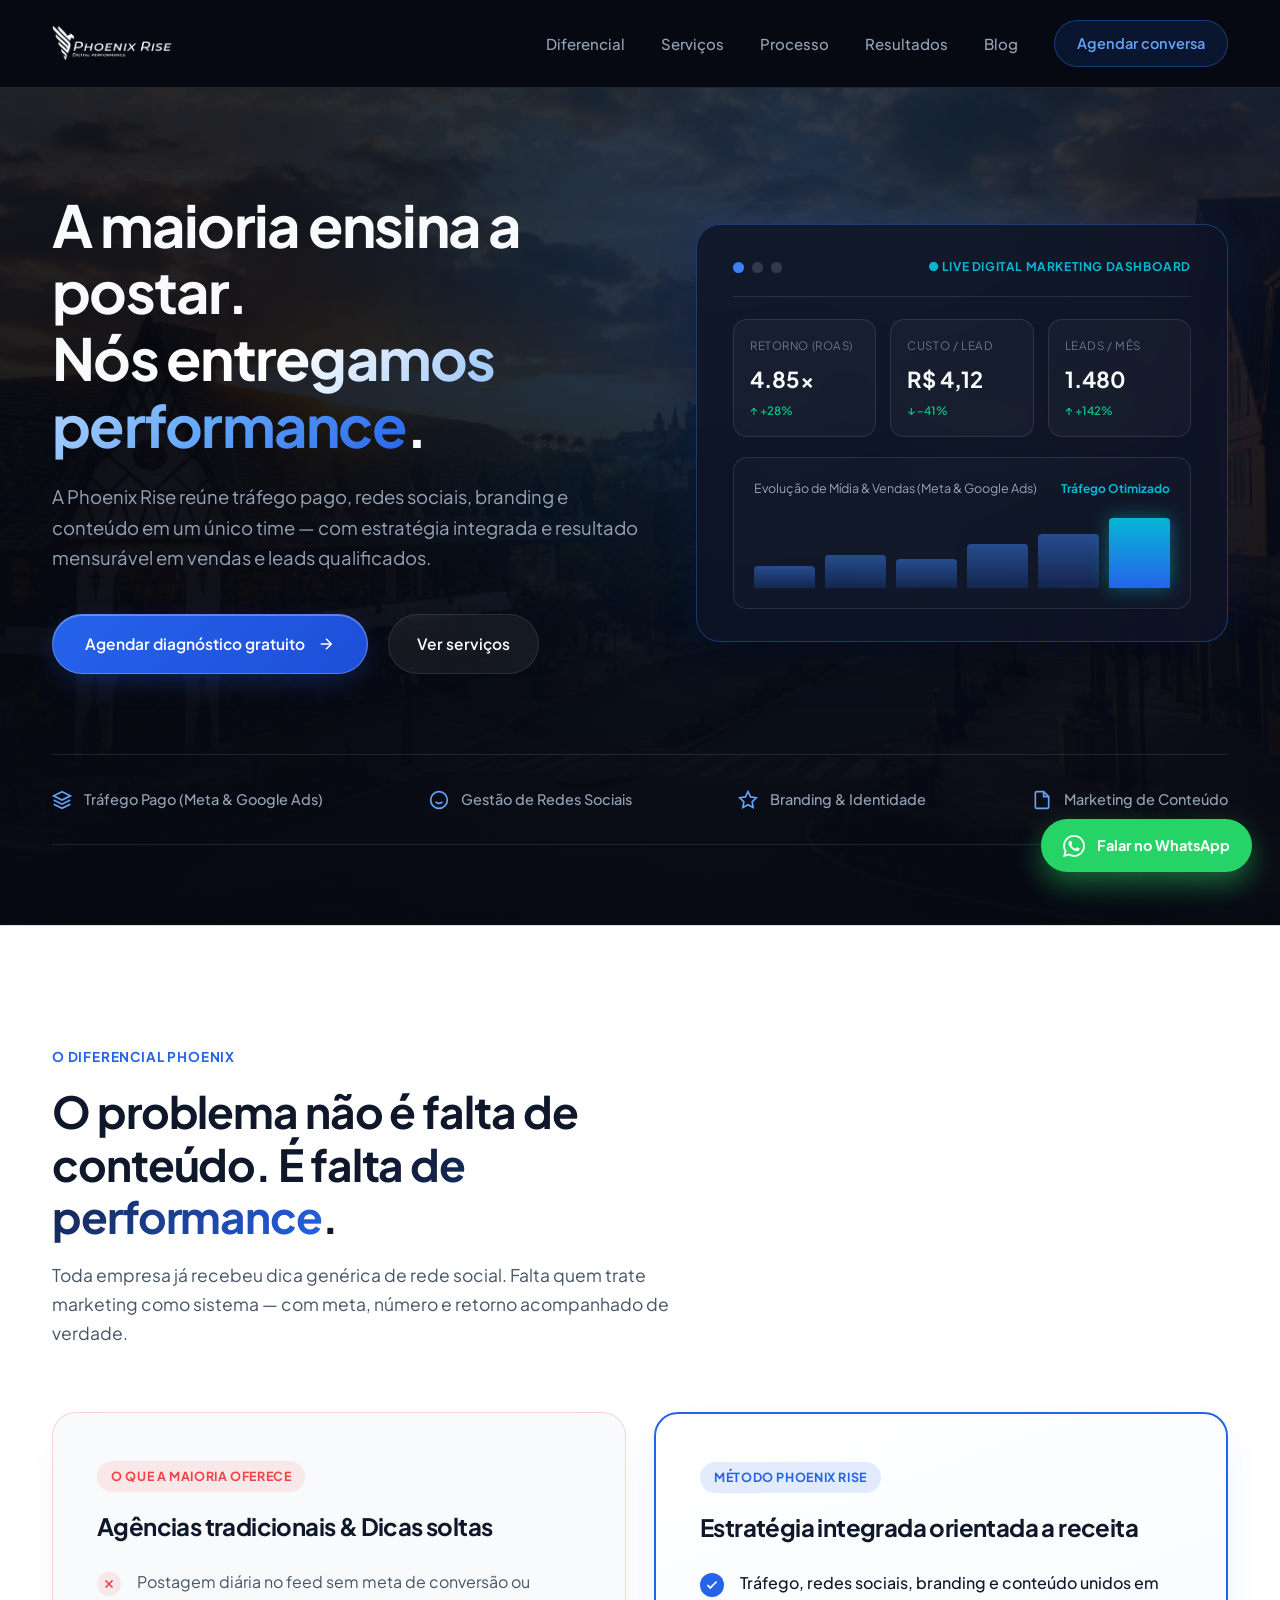
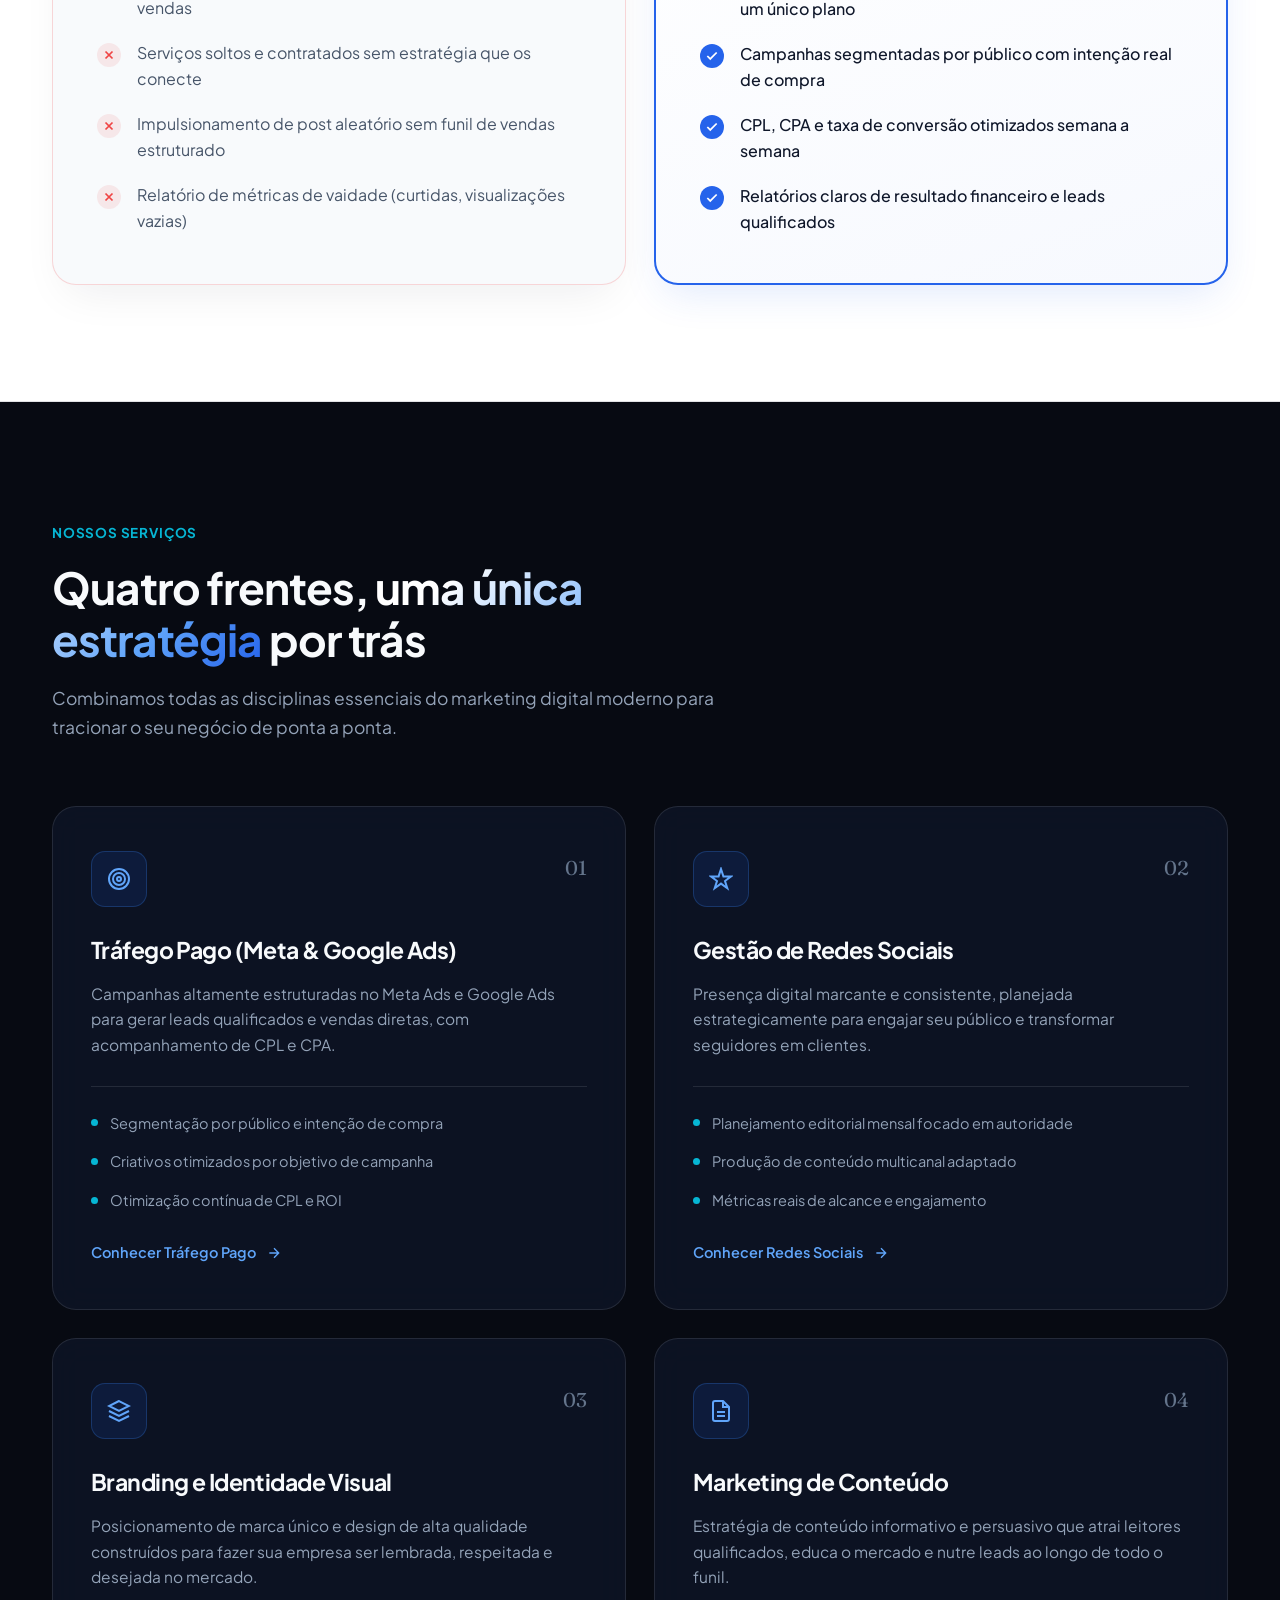
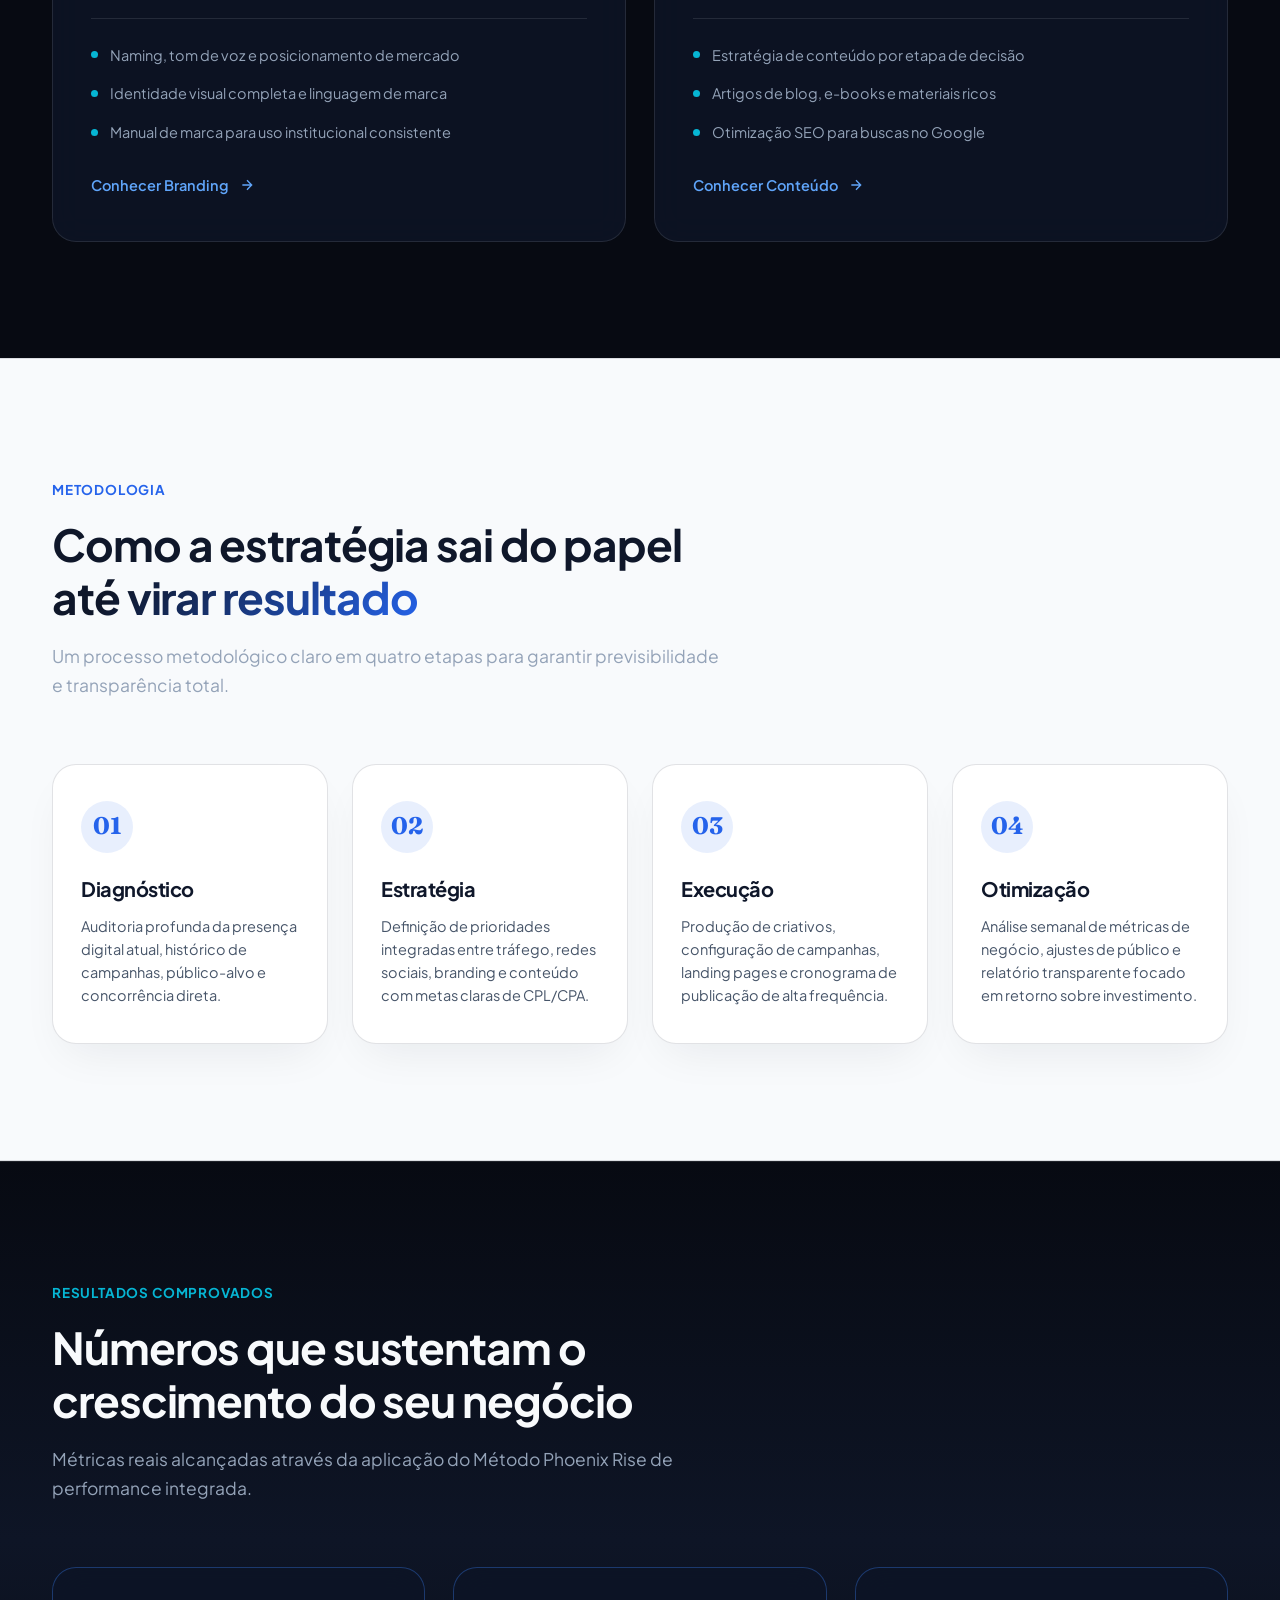
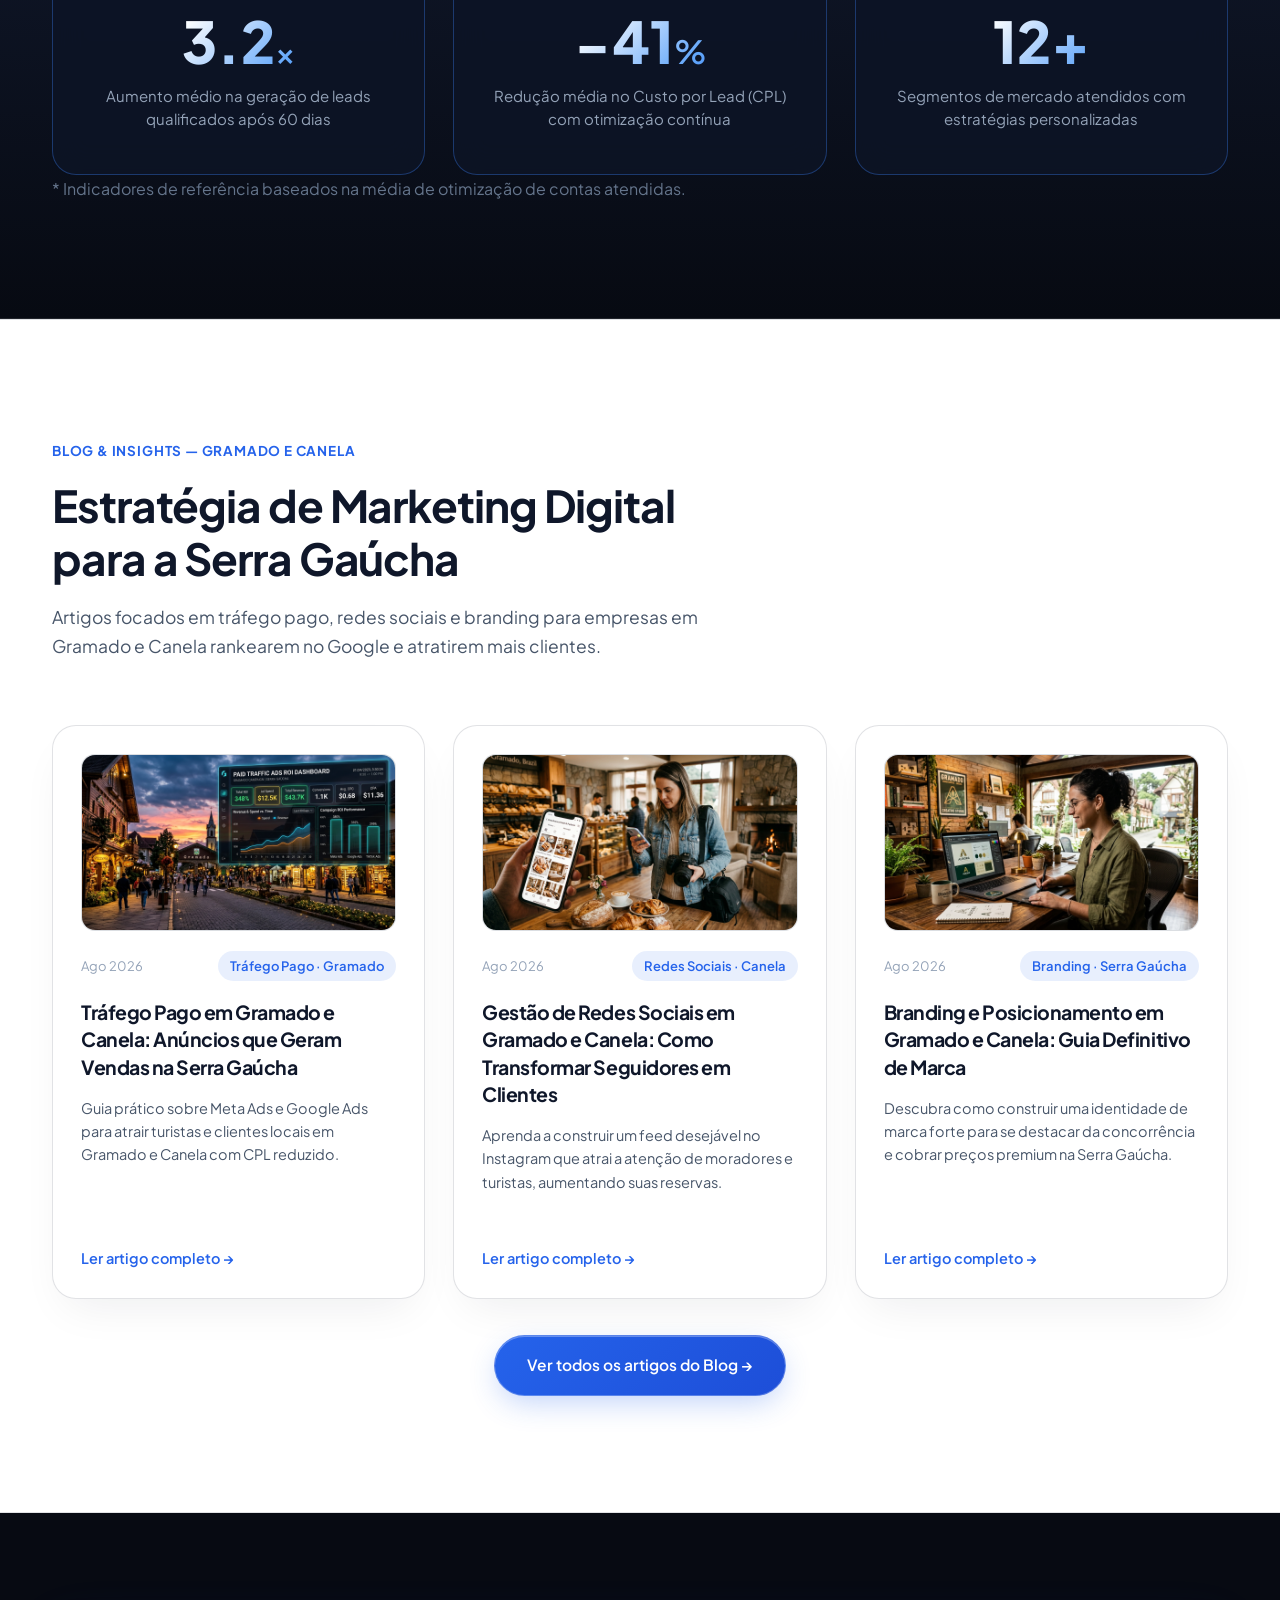
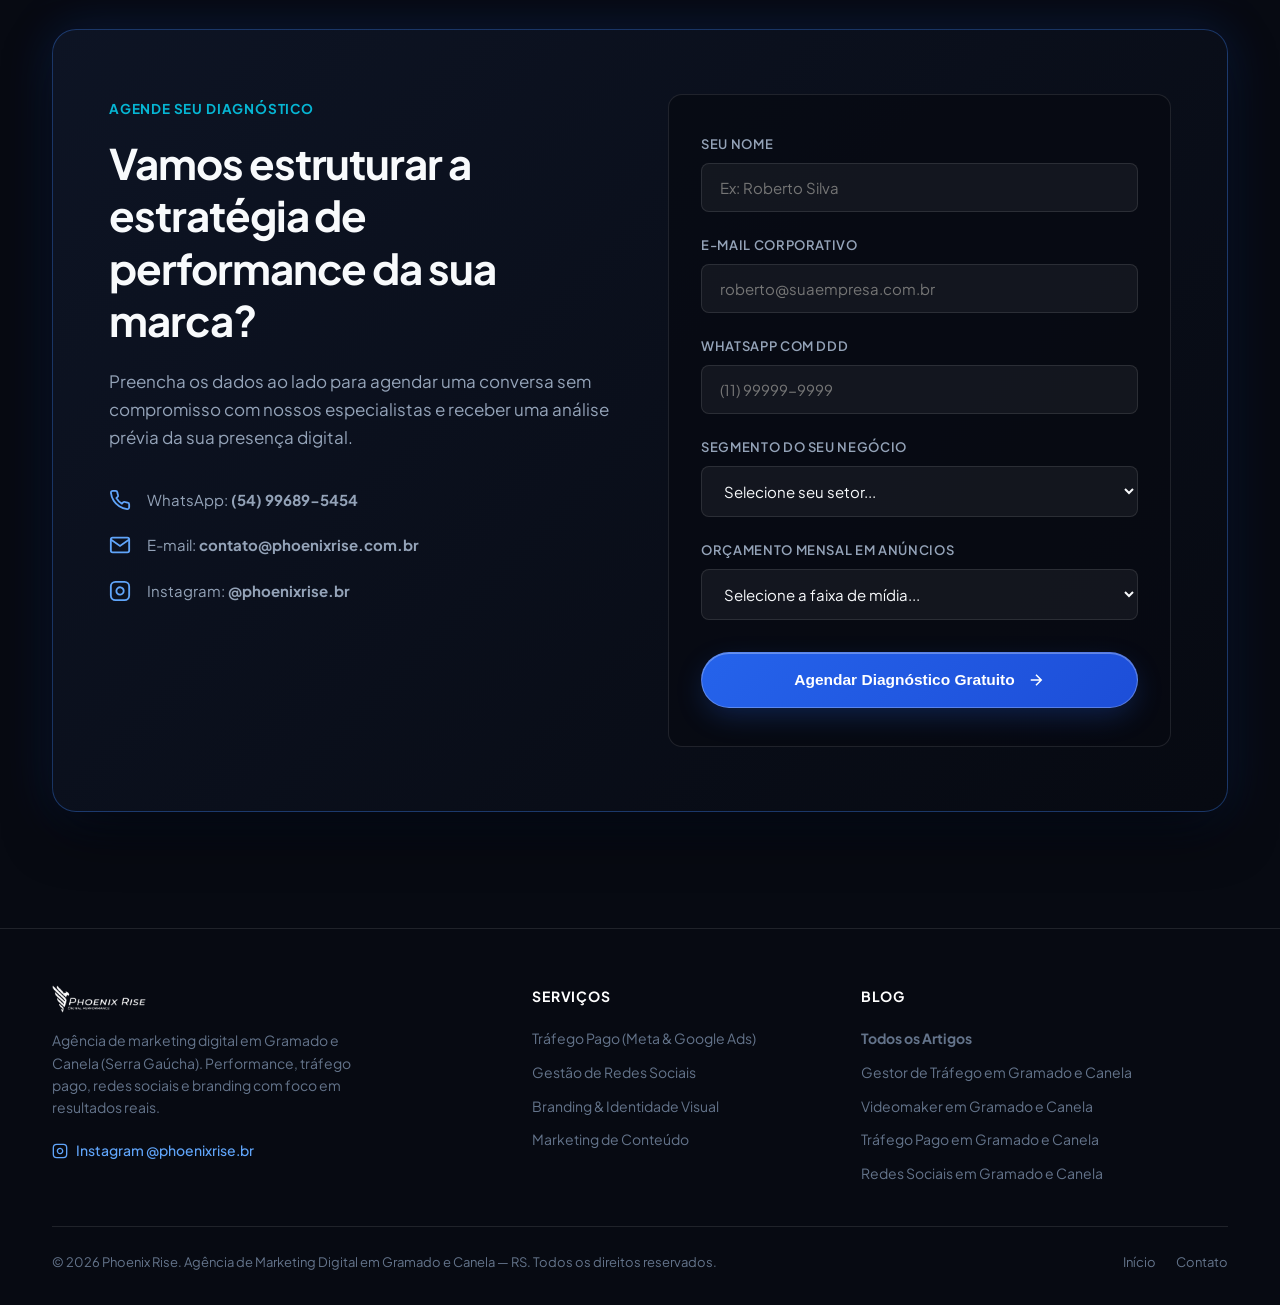
==== commit ac656a3d: "SEO: otimização de links internos, dados estruturados JSON-LD e sitemap" ====
--- a/index.html
+++ b/index.html
@@ -35,10 +35,14 @@
 <script type="application/ld+json">
 {
   "@context": "https://schema.org",
-  "@type": "MarketingAgency",
-  "name": "Phoenix Rise — Agência de Marketing Digital em Gramado e Canela",
+  "@type": ["MarketingAgency", "LocalBusiness"],
+  "name": "Phoenix Rise",
+  "legalName": "Phoenix Rise — Agência de Marketing Digital",
   "url": "https://www.phoenixrise.com.br/",
-  "description": "Agência de marketing digital especializada em tráfego pago, gestão de redes sociais, branding e conteúdo em Gramado, Canela e Serra Gaúcha.",
+  "logo": "https://www.phoenixrise.com.br/assets/logo-white.png",
+  "image": "https://www.phoenixrise.com.br/assets/bg-hero-region.jpg",
+  "description": "Agência de marketing digital em Gramado e Canela (Serra Gaúcha). Especialistas em tráfego pago (Meta Ads e Google Ads), gestão de redes sociais, branding e conteúdo com foco em vendas e leads qualificados.",
+  "telephone": "+55-54-99689-5454",
   "address": {
     "@type": "PostalAddress",
     "addressLocality": "Gramado",
@@ -51,8 +55,16 @@
     { "@type": "AdministrativeArea", "name": "Serra Gaúcha" },
     { "@type": "Country", "name": "Brasil" }
   ],
-  "sameAs": ["https://www.instagram.com/phoenixrise.br/"],
-  "knowsAbout": ["Tráfego Pago Gramado", "Meta Ads Canela", "Google Ads Serra Gaúcha", "Social Media Gramado", "Branding Canela"]
+  "sameAs": [
+    "https://www.instagram.com/phoenixrise.br/"
+  ],
+  "knowsAbout": [
+    "Tráfego Pago Gramado",
+    "Meta Ads Canela",
+    "Google Ads Serra Gaúcha",
+    "Social Media Gramado",
+    "Branding Canela"
+  ]
 }
 </script>
 </head>
@@ -65,15 +77,15 @@
 <!-- HEADER NAVBAR -->
 <header>
   <nav>
-    <a href="index.html" class="brand">
-      <img src="assets/logo-white.png" alt="Phoenix Rise — Digital Performance">
+    <a href="/" class="brand">
+      <img src="/assets/logo-white.png" alt="Phoenix Rise — Digital Performance">
     </a>
     <div class="nav-links">
       <a href="#diferencial">Diferencial</a>
       <a href="#servicos">Serviços</a>
       <a href="#processo">Processo</a>
       <a href="#resultados">Resultados</a>
-      <a href="blog/index.html">Blog</a>
+      <a href="/blog/index.html">Blog</a>
       <a href="#contato" class="nav-cta">Agendar conversa</a>
     </div>
     <button class="nav-toggle" aria-label="Abrir Menu">☰</button>
@@ -246,7 +258,7 @@
               </div>
               <div class="service-num">01</div>
             </div>
-            <h3><a href="servicos/trafego-pago.html">Tráfego Pago (Meta & Google Ads)</a></h3>
+            <h3><a href="/servicos/trafego-pago.html">Tráfego Pago (Meta & Google Ads)</a></h3>
             <p>Campanhas altamente estruturadas no Meta Ads e Google Ads para gerar leads qualificados e vendas diretas, com acompanhamento de CPL e CPA.</p>
             <ul class="service-feats-dark">
               <li>Segmentação por público e intenção de compra</li>
@@ -254,7 +266,7 @@
               <li>Otimização contínua de CPL e ROI</li>
             </ul>
           </div>
-          <a href="servicos/trafego-pago.html" class="service-link-blue">
+          <a href="/servicos/trafego-pago.html" class="service-link-blue">
             <span>Conhecer Tráfego Pago</span>
             <svg width="16" height="16" viewBox="0 0 24 24" fill="none" stroke="currentColor" stroke-width="2"><path d="M5 12h14M12 5l7 7-7 7"/></svg>
           </a>
@@ -269,7 +281,7 @@
               </div>
               <div class="service-num">02</div>
             </div>
-            <h3><a href="servicos/gestao-redes-sociais.html">Gestão de Redes Sociais</a></h3>
+            <h3><a href="/servicos/gestao-redes-sociais.html">Gestão de Redes Sociais</a></h3>
             <p>Presença digital marcante e consistente, planejada estrategicamente para engajar seu público e transformar seguidores em clientes.</p>
             <ul class="service-feats-dark">
               <li>Planejamento editorial mensal focado em autoridade</li>
@@ -277,7 +289,7 @@
               <li>Métricas reais de alcance e engajamento</li>
             </ul>
           </div>
-          <a href="servicos/gestao-redes-sociais.html" class="service-link-blue">
+          <a href="/servicos/gestao-redes-sociais.html" class="service-link-blue">
             <span>Conhecer Redes Sociais</span>
             <svg width="16" height="16" viewBox="0 0 24 24" fill="none" stroke="currentColor" stroke-width="2"><path d="M5 12h14M12 5l7 7-7 7"/></svg>
           </a>
@@ -292,7 +304,7 @@
               </div>
               <div class="service-num">03</div>
             </div>
-            <h3><a href="servicos/branding-identidade-visual.html">Branding e Identidade Visual</a></h3>
+            <h3><a href="/servicos/branding-identidade-visual.html">Branding e Identidade Visual</a></h3>
             <p>Posicionamento de marca único e design de alta qualidade construídos para fazer sua empresa ser lembrada, respeitada e desejada no mercado.</p>
             <ul class="service-feats-dark">
               <li>Naming, tom de voz e posicionamento de mercado</li>
@@ -300,7 +312,7 @@
               <li>Manual de marca para uso institucional consistente</li>
             </ul>
           </div>
-          <a href="servicos/branding-identidade-visual.html" class="service-link-blue">
+          <a href="/servicos/branding-identidade-visual.html" class="service-link-blue">
             <span>Conhecer Branding</span>
             <svg width="16" height="16" viewBox="0 0 24 24" fill="none" stroke="currentColor" stroke-width="2"><path d="M5 12h14M12 5l7 7-7 7"/></svg>
           </a>
@@ -315,7 +327,7 @@
               </div>
               <div class="service-num">04</div>
             </div>
-            <h3><a href="servicos/marketing-de-conteudo.html">Marketing de Conteúdo</a></h3>
+            <h3><a href="/servicos/marketing-de-conteudo.html">Marketing de Conteúdo</a></h3>
             <p>Estratégia de conteúdo informativo e persuasivo que atrai leitores qualificados, educa o mercado e nutre leads ao longo de todo o funil.</p>
             <ul class="service-feats-dark">
               <li>Estratégia de conteúdo por etapa de decisão</li>
@@ -323,7 +335,7 @@
               <li>Otimização SEO para buscas no Google</li>
             </ul>
           </div>
-          <a href="servicos/marketing-de-conteudo.html" class="service-link-blue">
+          <a href="/servicos/marketing-de-conteudo.html" class="service-link-blue">
             <span>Conhecer Conteúdo</span>
             <svg width="16" height="16" viewBox="0 0 24 24" fill="none" stroke="currentColor" stroke-width="2"><path d="M5 12h14M12 5l7 7-7 7"/></svg>
           </a>
@@ -406,47 +418,51 @@
         <article class="blog-card-light">
           <div>
             <div class="blog-thumb-wrap">
-              <img src="assets/thumb-trafego-gramado.jpg" alt="Tráfego Pago em Gramado e Canela">
+              <img src="/assets/thumb-trafego-gramado.jpg" alt="Tráfego Pago em Gramado e Canela">
             </div>
             <div class="blog-meta-light">
               <span>Ago 2026</span>
               <span class="blog-tag-blue">Tráfego Pago · Gramado</span>
             </div>
-            <h3><a href="blog/trafego-pago-gramado-canela.html">Tráfego Pago em Gramado e Canela: Anúncios que Geram Vendas na Serra Gaúcha</a></h3>
+            <h3><a href="/blog/trafego-pago-gramado-canela.html">Tráfego Pago em Gramado e Canela: Anúncios que Geram Vendas na Serra Gaúcha</a></h3>
             <p>Guia prático sobre Meta Ads e Google Ads para atrair turistas e clientes locais em Gramado e Canela com CPL reduzido.</p>
           </div>
-          <a href="blog/trafego-pago-gramado-canela.html" class="service-link-blue" style="color:var(--blue-primary);">Ler artigo completo →</a>
+          <a href="/blog/trafego-pago-gramado-canela.html" class="service-link-blue" style="color:var(--blue-primary);">Ler artigo completo →</a>
         </article>
 
         <article class="blog-card-light">
           <div>
             <div class="blog-thumb-wrap">
-              <img src="assets/thumb-social-gramado.jpg" alt="Gestão de Redes Sociais em Gramado e Canela">
+              <img src="/assets/thumb-social-gramado.jpg" alt="Gestão de Redes Sociais em Gramado e Canela">
             </div>
             <div class="blog-meta-light">
               <span>Ago 2026</span>
               <span class="blog-tag-blue">Redes Sociais · Canela</span>
             </div>
-            <h3><a href="blog/gestao-redes-sociais-gramado-canela.html">Gestão de Redes Sociais em Gramado e Canela: Como Transformar Seguidores em Clientes</a></h3>
+            <h3><a href="/blog/gestao-redes-sociais-gramado-canela.html">Gestão de Redes Sociais em Gramado e Canela: Como Transformar Seguidores em Clientes</a></h3>
             <p>Aprenda a construir um feed desejável no Instagram que atrai a atenção de moradores e turistas, aumentando suas reservas.</p>
           </div>
-          <a href="blog/gestao-redes-sociais-gramado-canela.html" class="service-link-blue" style="color:var(--blue-primary);">Ler artigo completo →</a>
+          <a href="/blog/gestao-redes-sociais-gramado-canela.html" class="service-link-blue" style="color:var(--blue-primary);">Ler artigo completo →</a>
         </article>
 
         <article class="blog-card-light">
           <div>
             <div class="blog-thumb-wrap">
-              <img src="assets/thumb-branding-gramado.jpg" alt="Branding e Marketing Digital em Gramado e Canela">
+              <img src="/assets/thumb-branding-gramado.jpg" alt="Branding e Marketing Digital em Gramado e Canela">
             </div>
             <div class="blog-meta-light">
               <span>Ago 2026</span>
               <span class="blog-tag-blue">Branding · Serra Gaúcha</span>
             </div>
-            <h3><a href="blog/branding-marketing-digital-gramado-canela.html">Branding e Posicionamento em Gramado e Canela: Guia Definitivo de Marca</a></h3>
+            <h3><a href="/blog/branding-marketing-digital-gramado-canela.html">Branding e Posicionamento em Gramado e Canela: Guia Definitivo de Marca</a></h3>
             <p>Descubra como construir uma identidade de marca forte para se destacar da concorrência e cobrar preços premium na Serra Gaúcha.</p>
           </div>
-          <a href="blog/branding-marketing-digital-gramado-canela.html" class="service-link-blue" style="color:var(--blue-primary);">Ler artigo completo →</a>
+          <a href="/blog/branding-marketing-digital-gramado-canela.html" class="service-link-blue" style="color:var(--blue-primary);">Ler artigo completo →</a>
         </article>
+      </div>
+
+      <div style="text-align:center; margin-top:36px;">
+        <a href="/blog/index.html" class="btn-primary" style="display:inline-flex;">Ver todos os artigos do Blog →</a>
       </div>
     </div>
   </section>
@@ -539,19 +555,47 @@
 
 <!-- FOOTER -->
 <footer>
-  <div class="wrap footer-row">
-    <div class="brand">
-      <img src="assets/logo-white.png" alt="Phoenix Rise — Digital Performance">
-    </div>
-    <div class="footer-links">
-      <a href="#servicos">Serviços</a>
-      <a href="blog/index.html">Blog</a>
-      <a href="https://www.instagram.com/phoenixrise.br/" target="_blank" rel="noopener" class="social-link">
-        <svg width="16" height="16" viewBox="0 0 24 24" fill="none" stroke="currentColor" stroke-width="2"><rect x="2" y="2" width="20" height="20" rx="5"/><path d="M16 11.37A4 4 0 1112.63 8 4 4 0 0116 11.37z"/><line x1="17.5" y1="6.5" x2="17.51" y2="6.5"/></svg>
-        Instagram
-      </a>
-    </div>
-    <span>© 2026 Phoenix Rise. Agência de Marketing Digital. Todos os direitos reservados.</span>
+  <div class="wrap">
+    <div class="footer-grid">
+      <div class="footer-col footer-brand-col">
+        <a href="/" class="brand">
+          <img src="/assets/logo-white.png" alt="Phoenix Rise — Digital Performance">
+        </a>
+        <p class="footer-desc">Agência de marketing digital em Gramado e Canela (Serra Gaúcha). Performance, tráfego pago, redes sociais e branding com foco em resultados reais.</p>
+        <div class="footer-social">
+          <a href="https://www.instagram.com/phoenixrise.br/" target="_blank" rel="noopener" class="social-link">
+            <svg width="16" height="16" viewBox="0 0 24 24" fill="none" stroke="currentColor" stroke-width="2"><rect x="2" y="2" width="20" height="20" rx="5"/><path d="M16 11.37A4 4 0 1112.63 8 4 4 0 0116 11.37z"/><line x1="17.5" y1="6.5" x2="17.51" y2="6.5"/></svg>
+            Instagram @phoenixrise.br
+          </a>
+        </div>
+      </div>
+      <div class="footer-col">
+        <h4 class="footer-title">Serviços</h4>
+        <ul class="footer-nav">
+          <li><a href="/servicos/trafego-pago.html">Tráfego Pago (Meta & Google Ads)</a></li>
+          <li><a href="/servicos/gestao-redes-sociais.html">Gestão de Redes Sociais</a></li>
+          <li><a href="/servicos/branding-identidade-visual.html">Branding & Identidade Visual</a></li>
+          <li><a href="/servicos/marketing-de-conteudo.html">Marketing de Conteúdo</a></li>
+        </ul>
+      </div>
+      <div class="footer-col">
+        <h4 class="footer-title">Blog</h4>
+        <ul class="footer-nav">
+          <li><a href="/blog/index.html"><strong>Todos os Artigos</strong></a></li>
+          <li><a href="/blog/gestor-de-trafego-gramado-canela.html">Gestor de Tráfego em Gramado e Canela</a></li>
+          <li><a href="/blog/videomaker-gramado-canela.html">Videomaker em Gramado e Canela</a></li>
+          <li><a href="/blog/trafego-pago-gramado-canela.html">Tráfego Pago em Gramado e Canela</a></li>
+          <li><a href="/blog/gestao-redes-sociais-gramado-canela.html">Redes Sociais em Gramado e Canela</a></li>
+        </ul>
+      </div>
+    </div>
+    <div class="footer-bottom">
+      <span>© 2026 Phoenix Rise. Agência de Marketing Digital em Gramado e Canela — RS. Todos os direitos reservados.</span>
+      <div class="footer-bottom-links">
+        <a href="/">Início</a>
+        <a href="/#contato">Contato</a>
+      </div>
+    </div>
   </div>
 </footer>
 
--- a/style.css
+++ b/style.css
@@ -1350,28 +1350,218 @@
 /* ---------- FOOTER ---------- */
 footer {
   border-top: 1px solid var(--border-glass-dark);
-  padding: 48px 0;
+  padding: 56px 0 32px;
   background: var(--bg-black);
 }
 
-.footer-row {
+.footer-grid {
+  display: grid;
+  grid-template-columns: 2fr 1.3fr 1.7fr;
+  gap: 48px;
+  margin-bottom: 40px;
+}
+
+.footer-col {
+  display: flex;
+  flex-direction: column;
+}
+
+.footer-brand-col .brand img {
+  height: 28px;
+  width: auto;
+}
+
+.footer-desc {
+  color: var(--text-on-dark-dim);
+  font-size: 14px;
+  line-height: 1.6;
+  margin: 16px 0 20px;
+  max-width: 320px;
+}
+
+.footer-social .social-link {
+  display: inline-flex;
+  align-items: center;
+  gap: 8px;
+  color: var(--blue-bright);
+  font-size: 14px;
+  font-weight: 500;
+  text-decoration: none;
+  transition: opacity 0.2s;
+}
+
+.footer-social .social-link:hover {
+  opacity: 0.8;
+}
+
+.footer-title {
+  font-size: 14px;
+  font-weight: 700;
+  color: #fff;
+  margin-bottom: 18px;
+  text-transform: uppercase;
+  letter-spacing: 0.06em;
+}
+
+.footer-nav {
+  list-style: none;
+  padding: 0;
+  margin: 0;
+  display: flex;
+  flex-direction: column;
+  gap: 10px;
+  font-size: 14px;
+}
+
+.footer-nav a {
+  color: var(--text-on-dark-dim);
+  text-decoration: none;
+  transition: color 0.2s, transform 0.2s;
+  display: inline-block;
+}
+
+.footer-nav a:hover {
+  color: var(--blue-bright);
+  transform: translateX(2px);
+}
+
+.footer-bottom {
+  border-top: 1px solid var(--border-glass-dark);
+  padding-top: 24px;
   display: flex;
   justify-content: space-between;
   align-items: center;
-  font-size: 14px;
+  font-size: 13px;
   color: var(--text-on-dark-dim);
   flex-wrap: wrap;
-  gap: 24px;
-}
-
-.footer-links {
-  display: flex;
-  align-items: center;
-  gap: 28px;
-}
-
-.footer-links a:hover {
+  gap: 16px;
+}
+
+.footer-bottom-links {
+  display: flex;
+  gap: 20px;
+}
+
+.footer-bottom-links a {
+  color: var(--text-on-dark-dim);
+  text-decoration: none;
+  transition: color 0.2s;
+}
+
+.footer-bottom-links a:hover {
   color: var(--blue-bright);
+}
+
+@media (max-width: 860px) {
+  .footer-grid {
+    grid-template-columns: 1fr;
+    gap: 32px;
+  }
+}
+
+/* ---------- RELATED POSTS & SERVICE CTA IN ARTICLES ---------- */
+.article-related-section {
+  margin-top: 48px;
+  padding-top: 36px;
+  border-top: 1px solid var(--border-glass-dark);
+}
+
+.article-related-title {
+  font-size: 20px;
+  font-weight: 700;
+  margin-bottom: 20px;
+  color: #fff;
+}
+
+.article-related-list {
+  list-style: none;
+  padding: 0;
+  margin: 0 0 32px 0;
+  display: flex;
+  flex-direction: column;
+  gap: 12px;
+}
+
+.article-related-list li a {
+  color: var(--blue-cyan);
+  text-decoration: none;
+  font-size: 15px;
+  font-weight: 500;
+  display: inline-flex;
+  align-items: center;
+  gap: 8px;
+  transition: color 0.2s, transform 0.2s;
+}
+
+.article-related-list li a:hover {
+  color: #fff;
+  transform: translateX(4px);
+}
+
+.article-service-cta {
+  background: rgba(37, 99, 235, 0.08);
+  border: 1px solid rgba(59, 130, 246, 0.25);
+  border-radius: var(--radius-lg);
+  padding: 24px 28px;
+  display: flex;
+  justify-content: space-between;
+  align-items: center;
+  flex-wrap: wrap;
+  gap: 20px;
+}
+
+.article-service-cta h4 {
+  font-size: 17px;
+  font-weight: 700;
+  color: #fff;
+  margin-bottom: 4px;
+}
+
+.article-service-cta p {
+  color: var(--text-on-dark-dim);
+  font-size: 14px;
+  margin: 0;
+}
+
+/* ---------- RELATED BLOG ARTICLES IN SERVICE PAGES ---------- */
+.service-related-box {
+  margin-top: 48px;
+  padding: 28px;
+  background: rgba(255, 255, 255, 0.02);
+  border: 1px solid var(--border-glass-dark);
+  border-radius: var(--radius-lg);
+}
+
+.service-related-box h3 {
+  font-size: 18px;
+  font-weight: 700;
+  color: #fff;
+  margin-bottom: 16px;
+}
+
+.service-related-list {
+  list-style: none;
+  padding: 0;
+  margin: 0;
+  display: flex;
+  flex-direction: column;
+  gap: 12px;
+}
+
+.service-related-list li a {
+  color: var(--blue-cyan);
+  text-decoration: none;
+  font-size: 15px;
+  font-weight: 500;
+  display: inline-flex;
+  align-items: center;
+  gap: 8px;
+  transition: color 0.2s, transform 0.2s;
+}
+
+.service-related-list li a:hover {
+  color: #fff;
+  transform: translateX(4px);
 }
 
 /* ---------- RESPONSIVE BREAKPOINTS ---------- */
